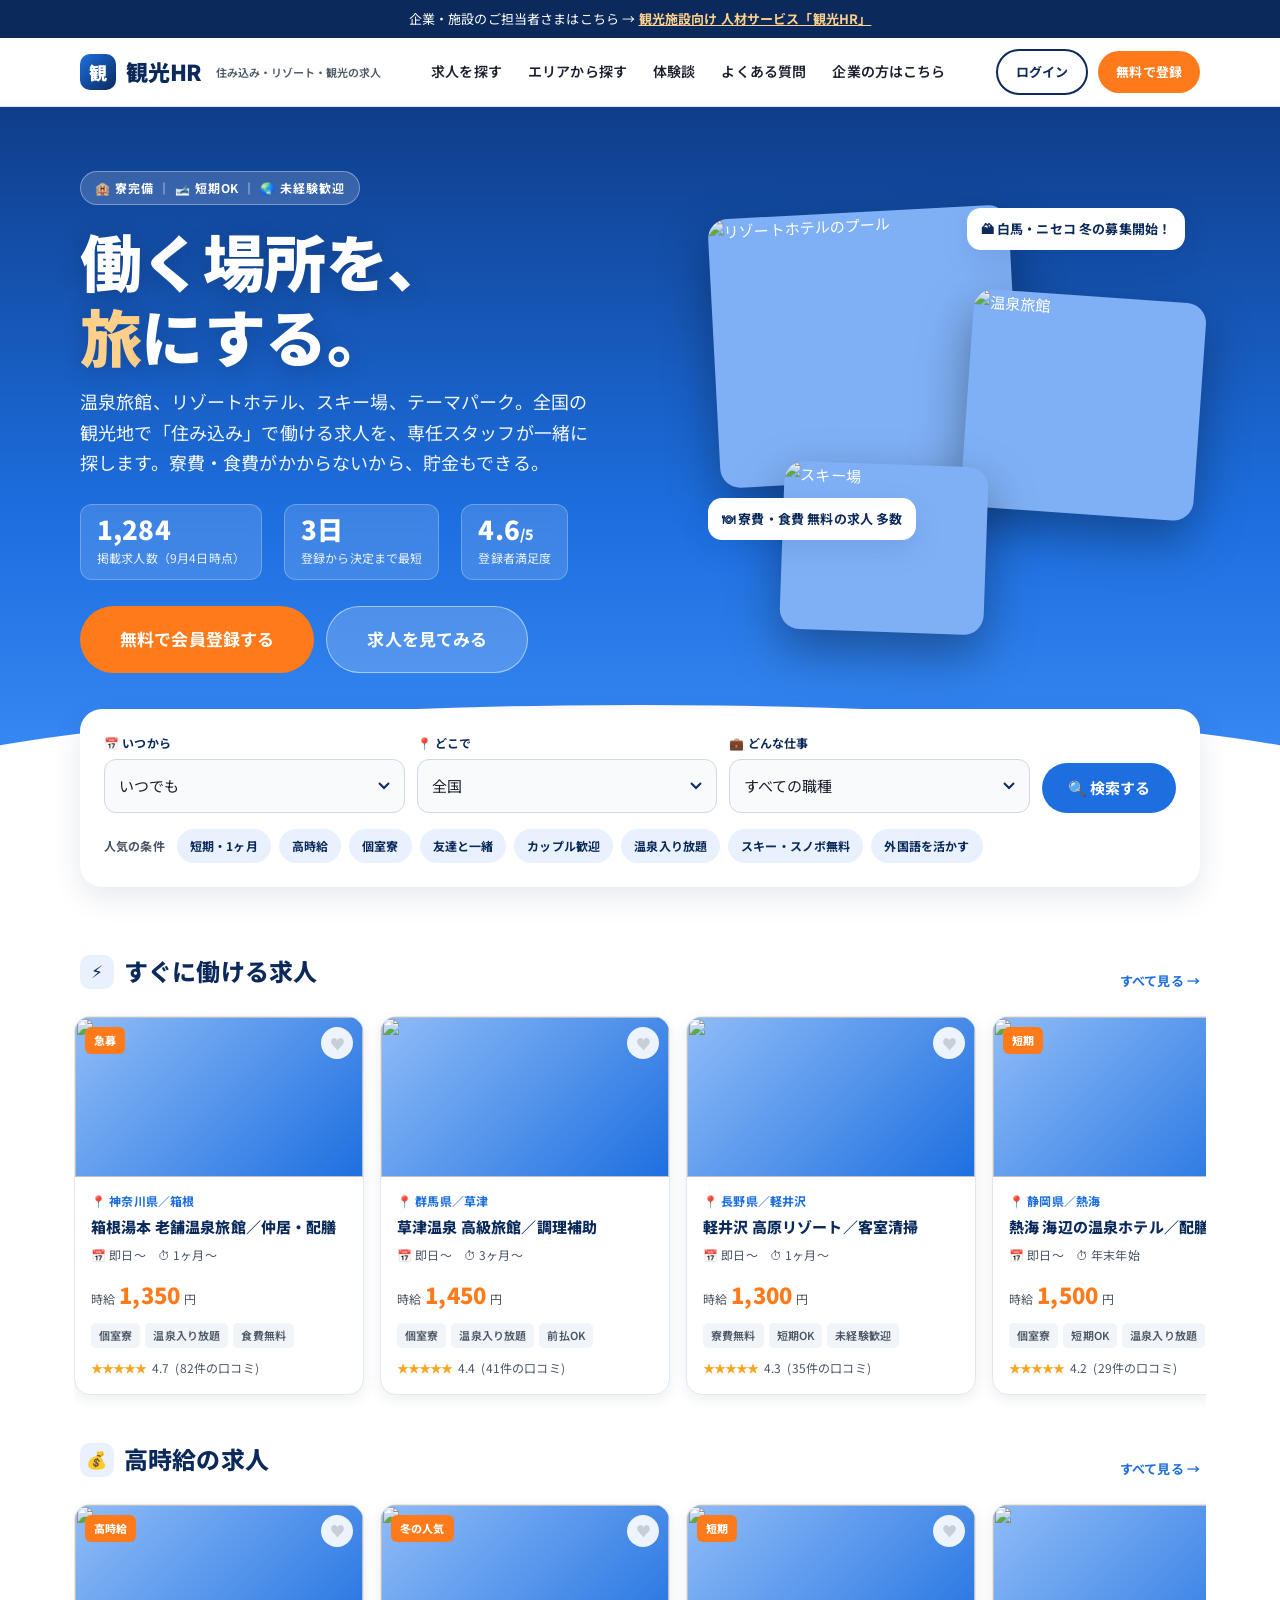
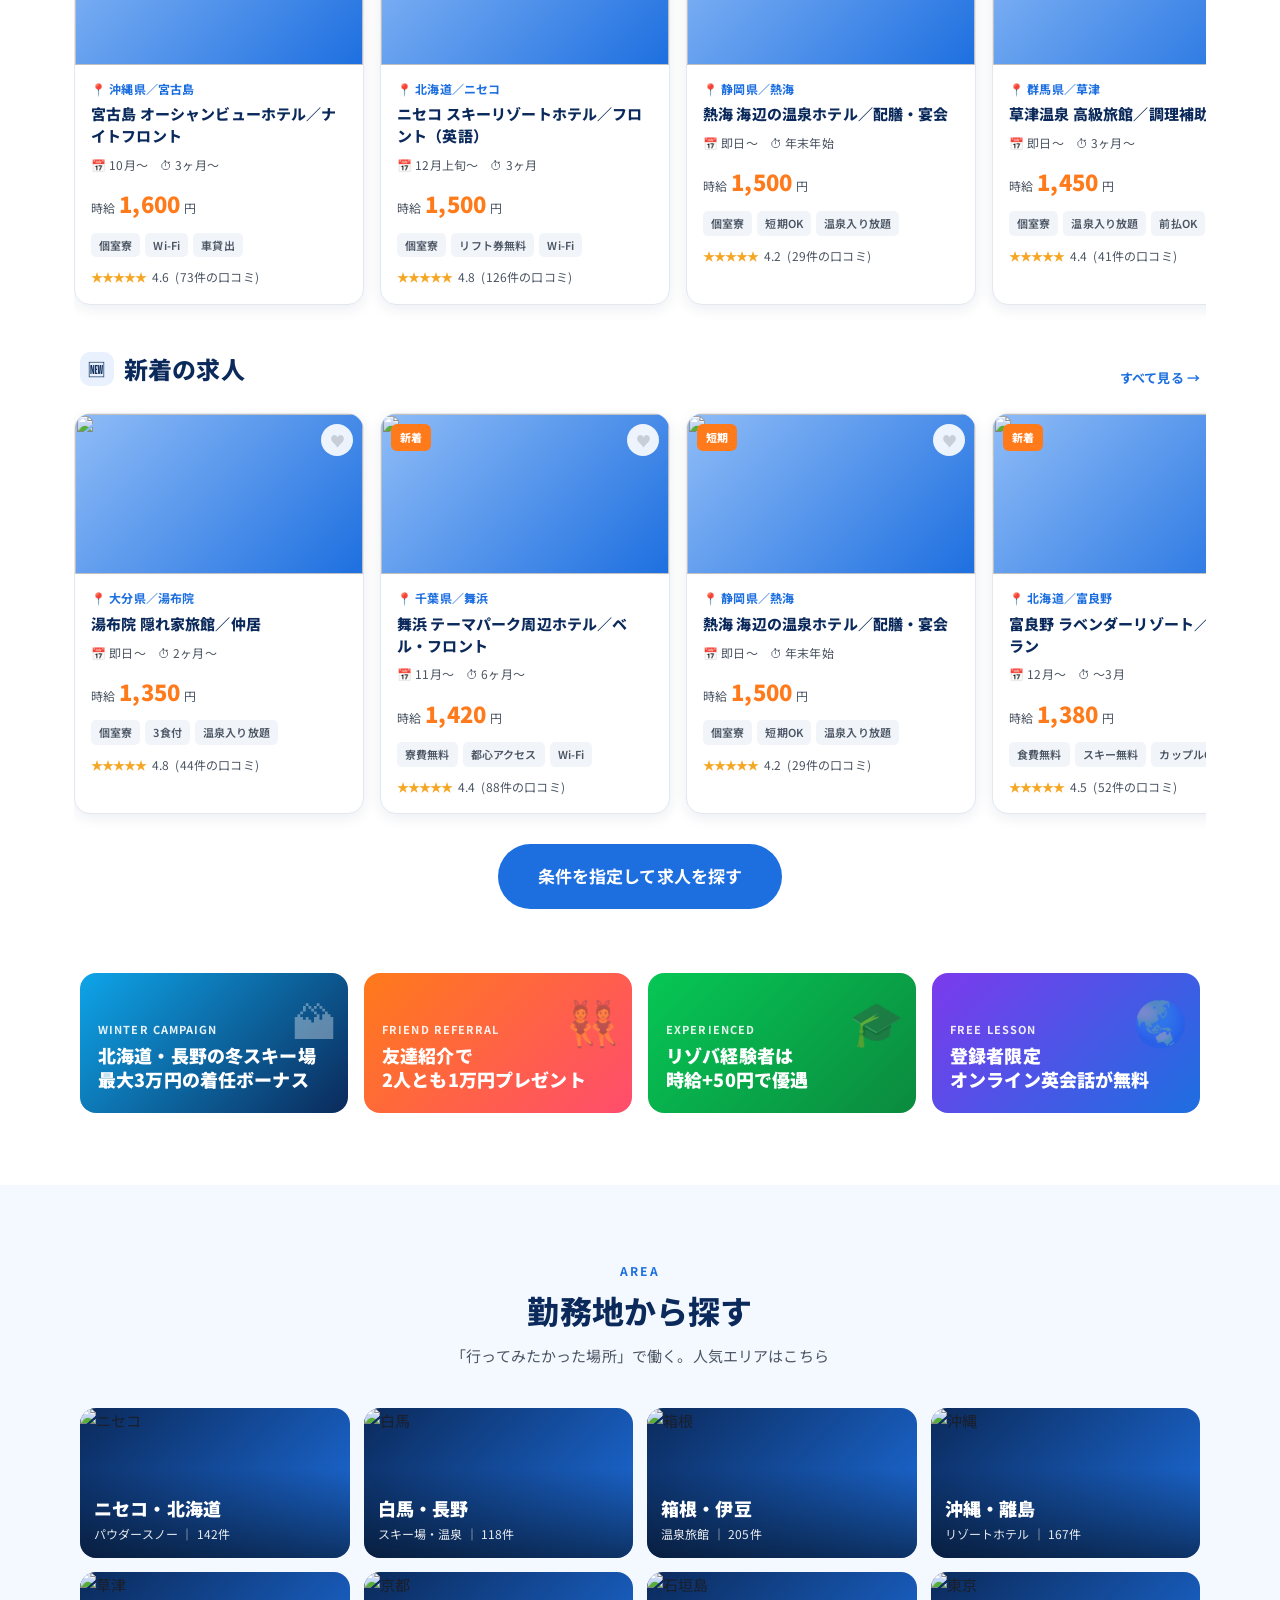
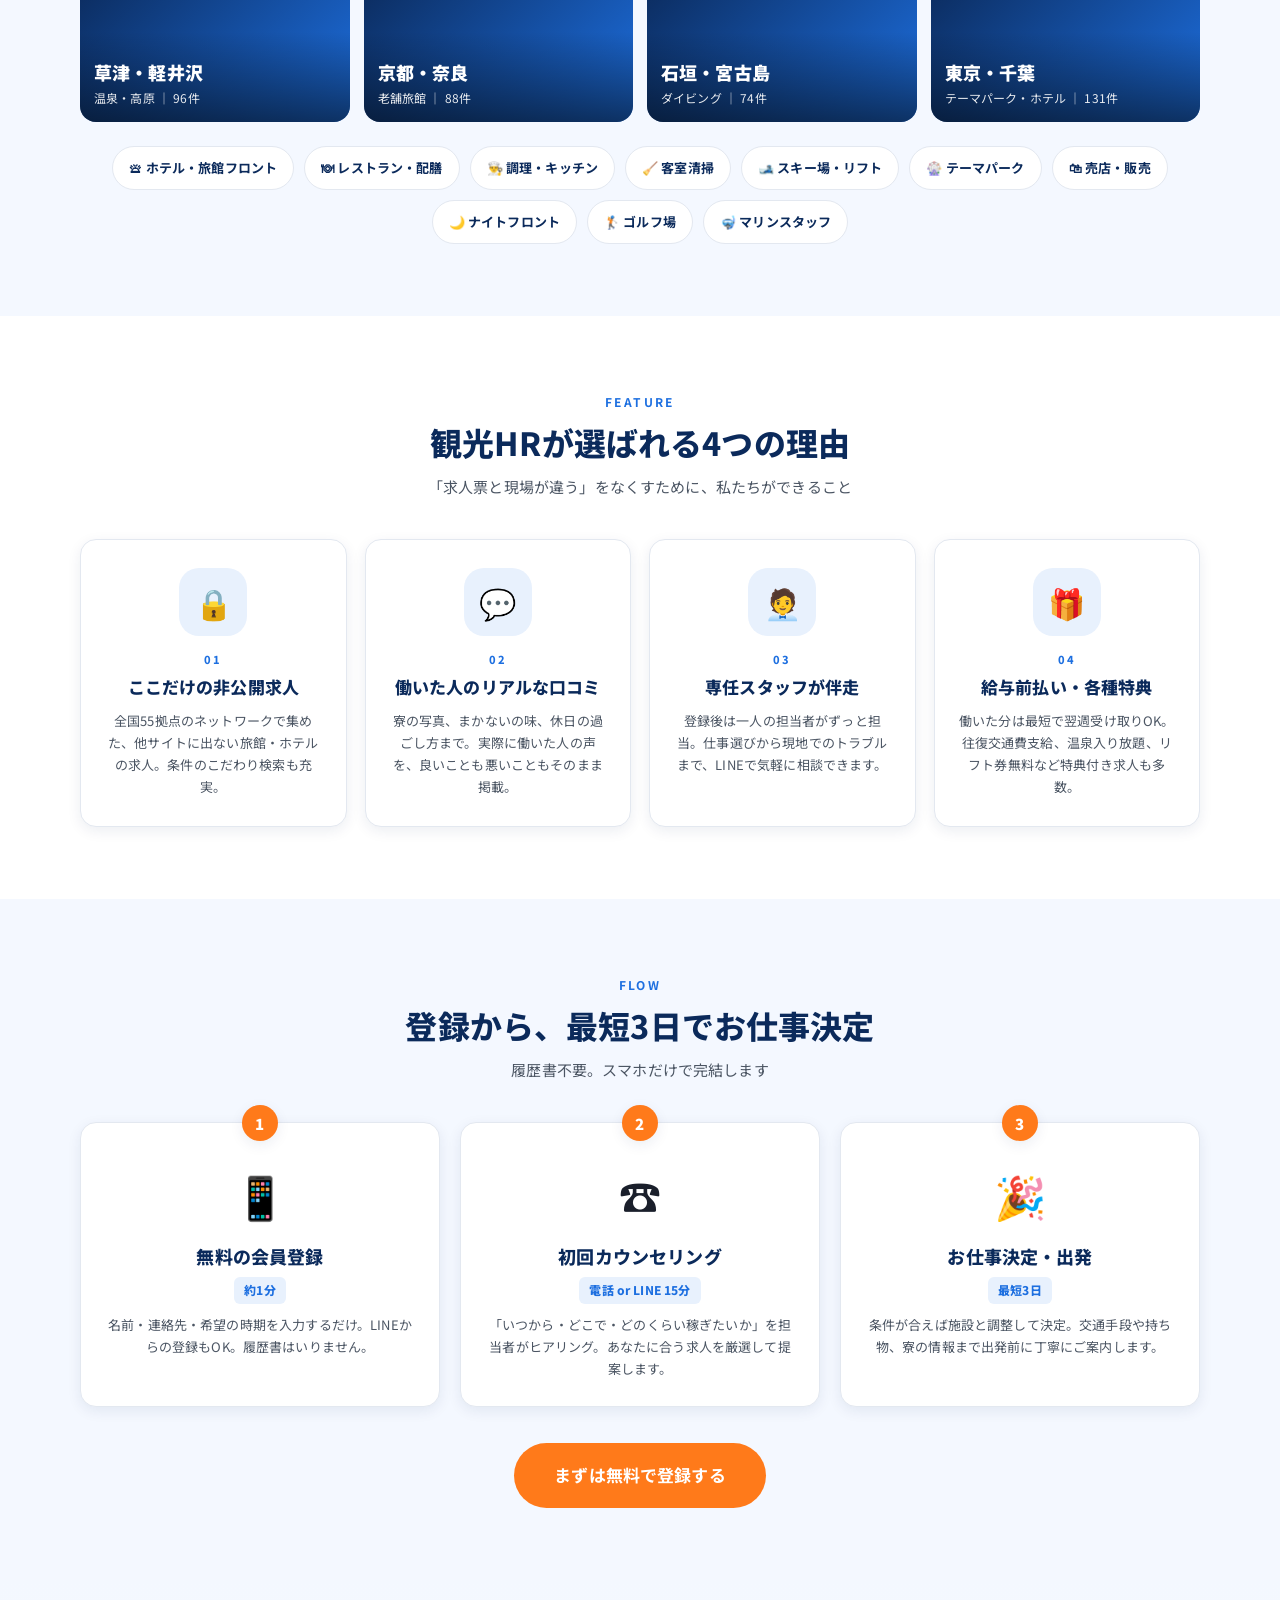
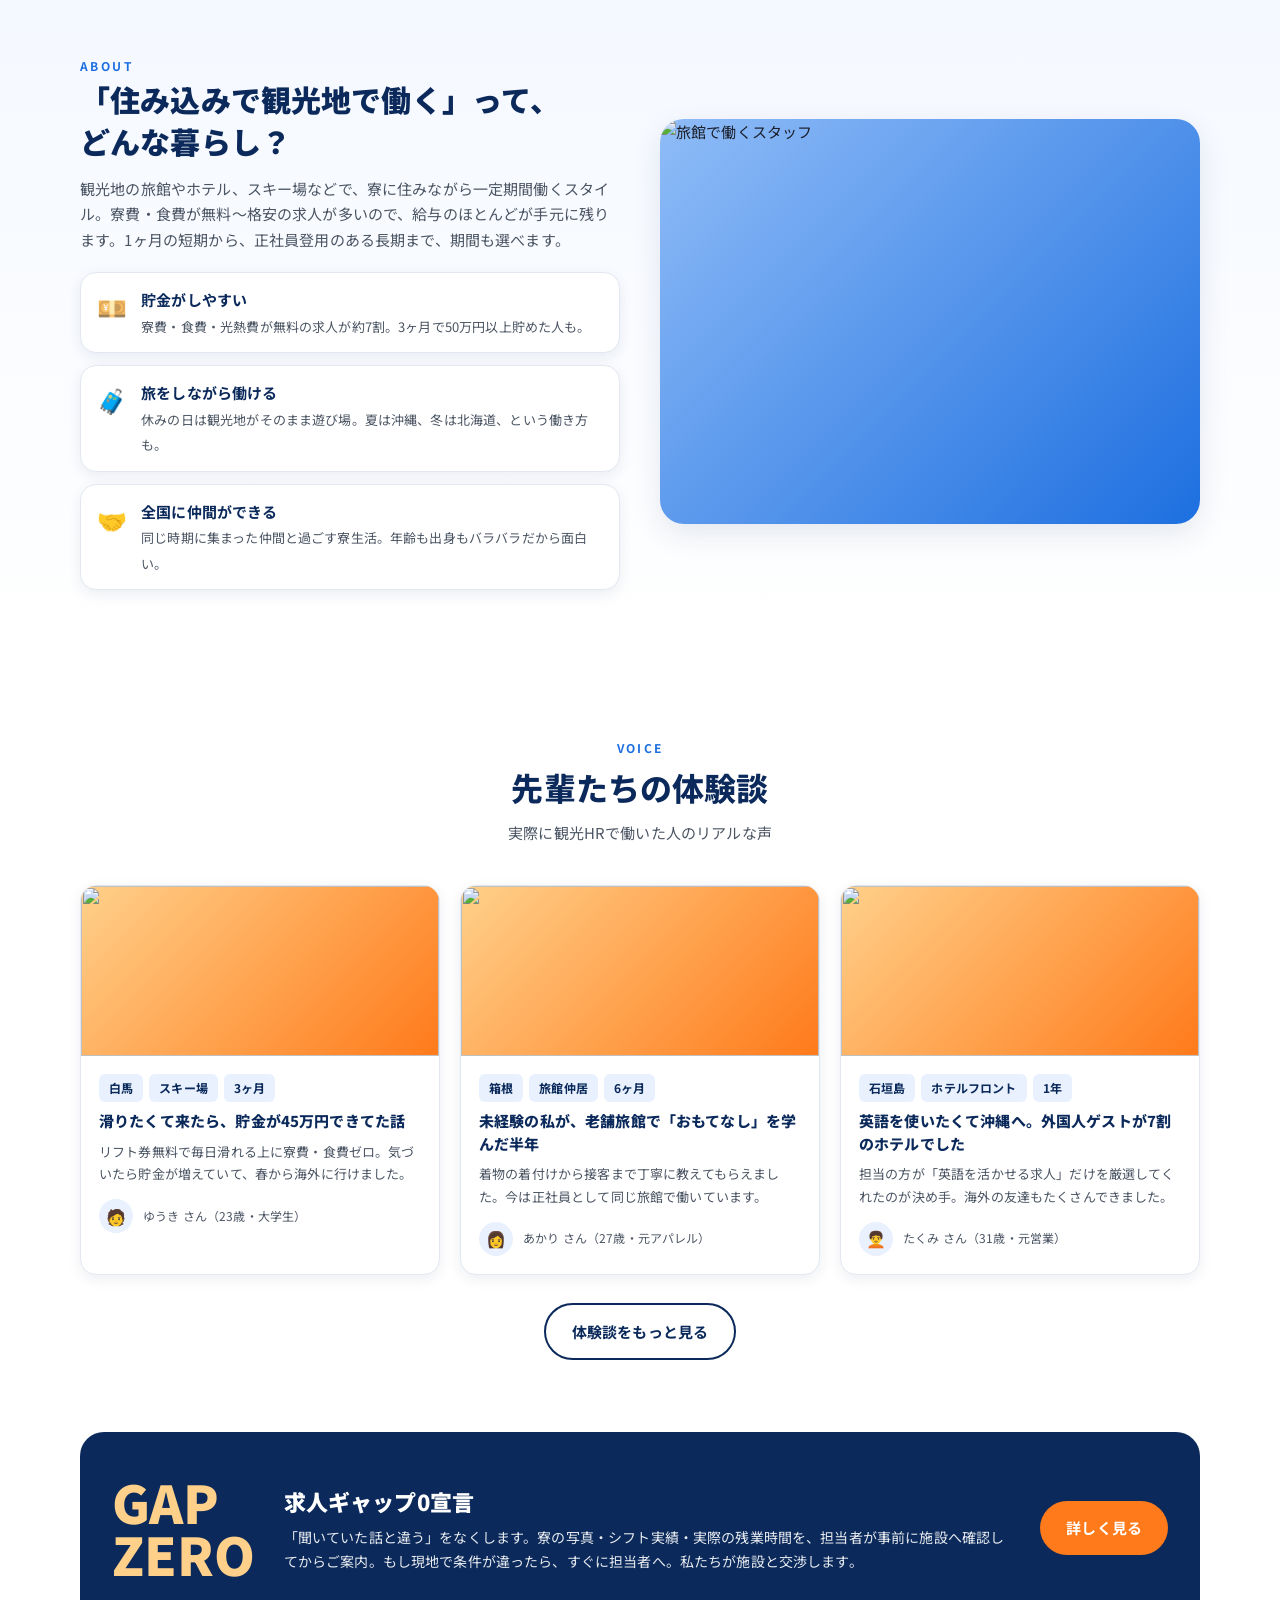
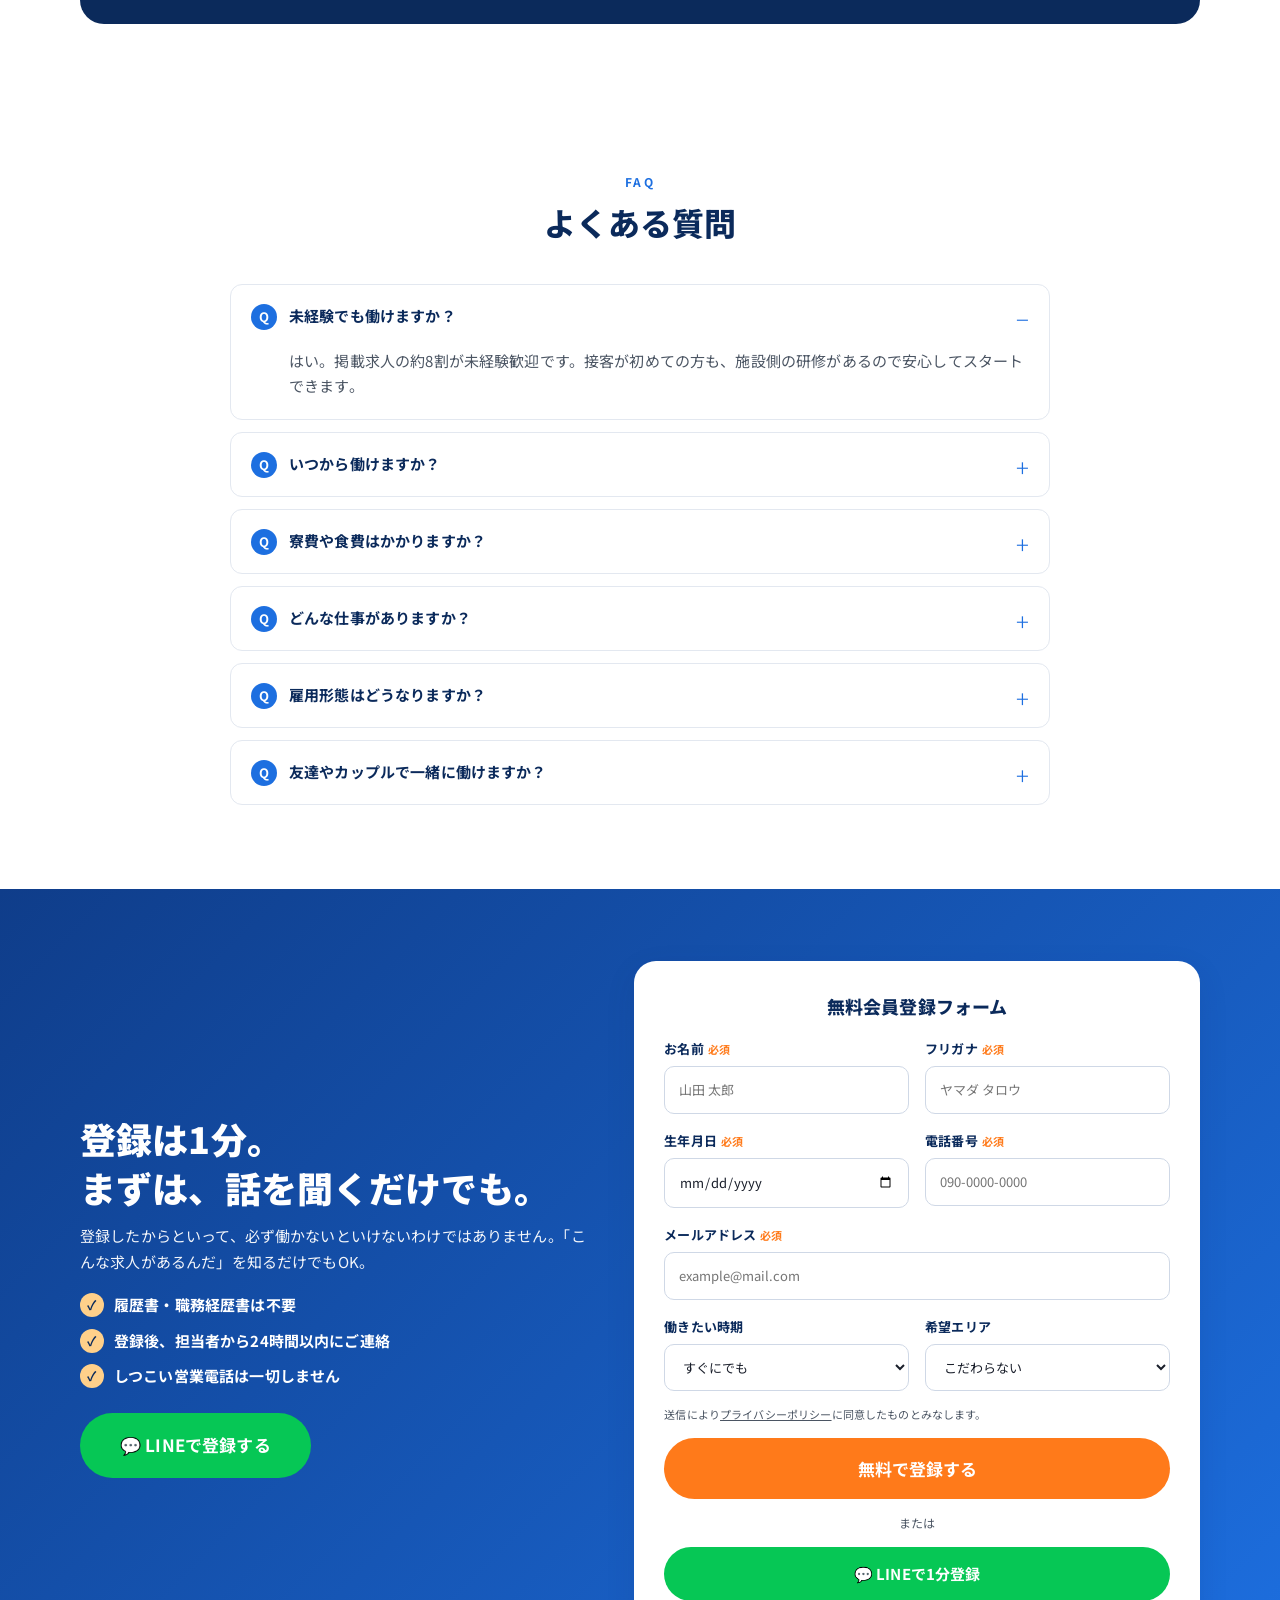
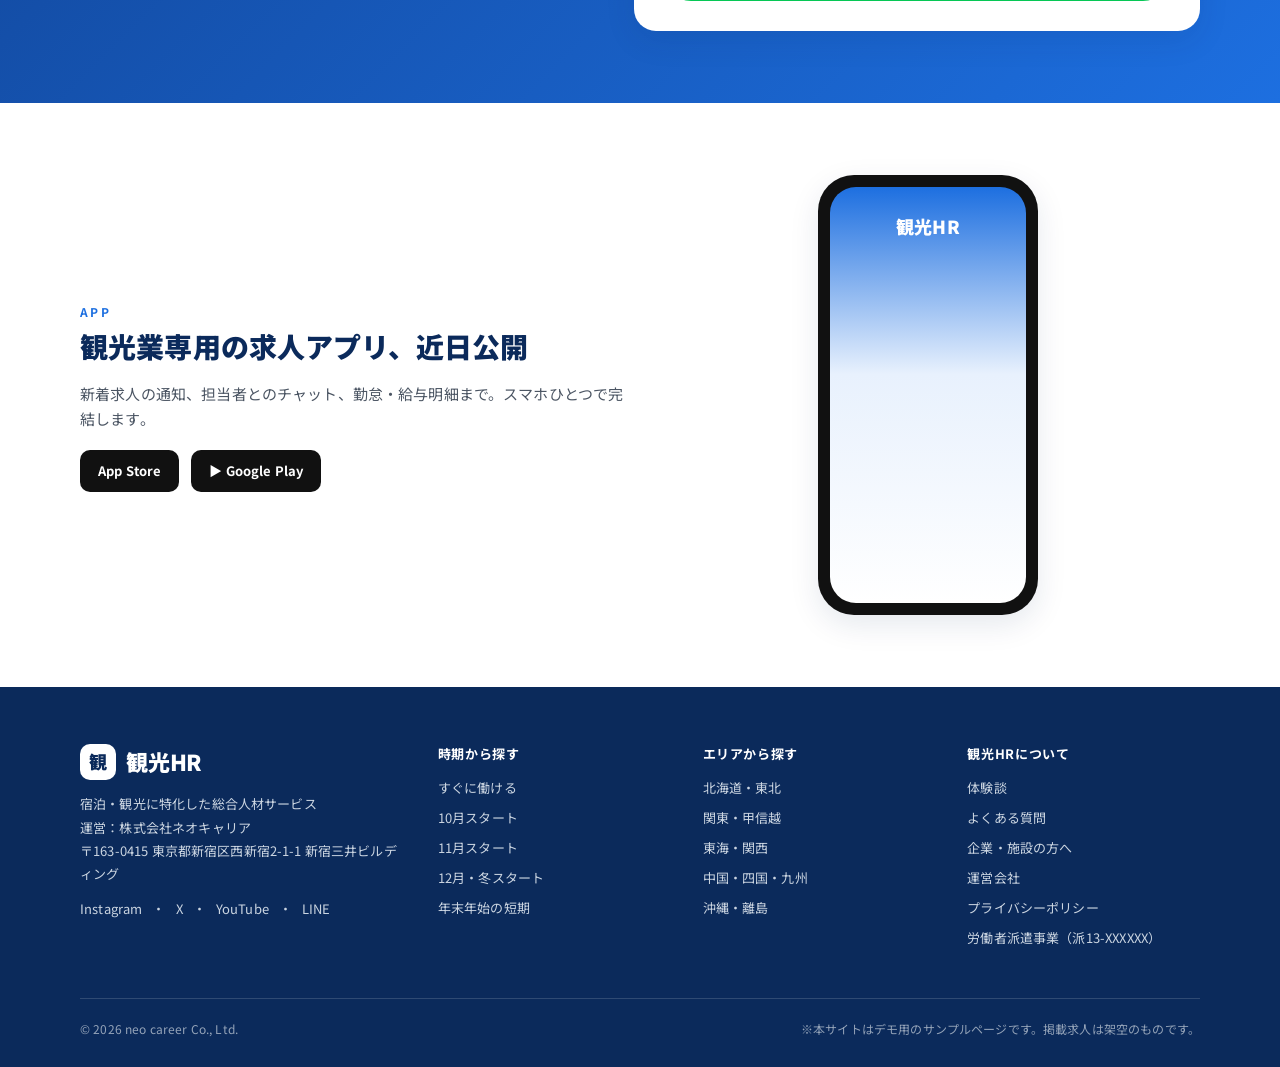
==== index.html @ 0face1d3 "観光HR デモサイト: 求職者向けトップ + 企業向けサービスLP" ====
<!DOCTYPE html>
<html lang="ja">
<head>
<meta charset="utf-8">
<meta name="viewport" content="width=device-width,initial-scale=1">
<title>観光HR｜住み込み・リゾート・観光業の求人サイト</title>
<meta name="description" content="温泉旅館・リゾートホテル・スキー場・テーマパークなど、全国の観光業の求人を掲載。寮完備・短期OK・未経験歓迎。登録から最短3日でお仕事決定。">
<meta property="og:title" content="観光HR｜住み込み・リゾート・観光業の求人サイト">
<meta property="og:description" content="働く場所を、旅にする。全国の温泉・リゾート・観光地の求人を寮付きで。">
<link rel="icon" href="data:image/svg+xml,%3Csvg xmlns='http://www.w3.org/2000/svg' viewBox='0 0 64 64'%3E%3Crect width='64' height='64' rx='14' fill='%231d6fe0'/%3E%3Ctext x='32' y='44' font-size='34' text-anchor='middle' fill='white' font-family='sans-serif' font-weight='700'%3E観%3C/text%3E%3C/svg%3E">
<link rel="preconnect" href="https://fonts.googleapis.com"><link rel="preconnect" href="https://fonts.gstatic.com" crossorigin>
<link href="https://fonts.googleapis.com/css2?family=Noto+Sans+JP:wght@400;500;700;900&display=swap" rel="stylesheet">
<link rel="stylesheet" href="assets/common.css">
<style>
/* hero */
.hero{position:relative;overflow:hidden;background:linear-gradient(180deg,#0f3d8a 0%,#1d6fe0 60%,#3b8cf5 100%);color:#fff;padding:64px 0 120px}
.hero::before{content:"";position:absolute;inset:0;background:url("https://images.unsplash.com/photo-1542640244-7e672d6cef4e?auto=format&fit=crop&w=1800&q=70") center/cover;opacity:.32;mix-blend-mode:luminosity}
.hero::after{content:"";position:absolute;left:0;right:0;bottom:-2px;height:90px;background:#fff;clip-path:ellipse(60% 100% at 50% 100%)}
.hero .wrap{position:relative;z-index:1;display:grid;grid-template-columns:1.1fr .9fr;gap:40px;align-items:center}
@media(max-width:900px){.hero .wrap{grid-template-columns:1fr}.hero{padding:40px 0 100px}}
@media(max-width:520px){.hero .kicker{font-size:11px;white-space:normal;line-height:1.5}.hero-stats{gap:10px}.hero-stats div{flex:1 1 auto;padding:8px 12px}.hero-stats b{font-size:20px}}
.hero .kicker{display:inline-flex;align-items:center;gap:8px;background:rgba(255,255,255,.16);border:1px solid rgba(255,255,255,.35);padding:6px 14px;border-radius:999px;font-size:12px;font-weight:700;letter-spacing:.08em}
.hero h1{font-size:clamp(34px,5.4vw,62px);font-weight:900;line-height:1.2;margin:18px 0 14px;letter-spacing:-.01em;text-shadow:0 4px 24px rgba(0,0,0,.2)}
.hero h1 em{font-style:normal;color:#ffd08a}
.hero .lead{font-size:clamp(15px,1.6vw,18px);opacity:.95;max-width:520px}
.hero-stats{display:flex;gap:22px;margin-top:26px;flex-wrap:wrap}
.hero-stats div{background:rgba(255,255,255,.14);backdrop-filter:blur(6px);border-radius:12px;padding:10px 16px;border:1px solid rgba(255,255,255,.25)}
.hero-stats b{font-size:26px;font-weight:900;display:block;line-height:1.1}
.hero-stats small{font-size:12px;opacity:.9}
.hero-photos{position:relative;height:420px}
@media(max-width:900px){.hero-photos{display:none}}
.hero-photos img{position:absolute;border-radius:20px;object-fit:cover;box-shadow:0 20px 50px rgba(0,0,0,.35);background:#7fb0f5}
.hero-photos .p1{width:62%;height:64%;left:0;top:0;transform:rotate(-3deg)}
.hero-photos .p2{width:48%;height:52%;right:0;top:20%;transform:rotate(4deg)}
.hero-photos .p3{width:42%;height:40%;left:14%;bottom:0;transform:rotate(2deg)}
.hero-photos .bubble{position:absolute;background:#fff;color:var(--navy);border-radius:14px;padding:10px 14px;font-weight:700;font-size:13px;box-shadow:var(--shadow)}
.hero-photos .b1{left:52%;top:-4px}.hero-photos .b2{left:-6px;bottom:22%}
/* search */
.search{position:relative;z-index:2;margin-top:-84px}
.search-box{background:#fff;border-radius:22px;box-shadow:var(--shadow);padding:24px}
.search-row{display:grid;grid-template-columns:1fr 1fr 1fr auto;gap:12px}
@media(max-width:800px){.search-row{grid-template-columns:1fr 1fr}}
@media(max-width:520px){.search-row{grid-template-columns:1fr}}
.sf{display:flex;flex-direction:column;gap:6px}
.sf label{font-size:12px;font-weight:700;color:var(--navy);display:flex;align-items:center;gap:6px}
.sf select{font:inherit;padding:13px 40px 13px 14px;border:1px solid #cfd8e6;border-radius:12px;background:#f8fafc url("data:image/svg+xml,%3Csvg xmlns='http://www.w3.org/2000/svg' width='12' height='8'%3E%3Cpath d='M1 1l5 5 5-5' stroke='%230b2a5b' stroke-width='2' fill='none'/%3E%3C/svg%3E") no-repeat right 14px center;appearance:none;color:var(--ink)}
.search-row .btn{align-self:end;height:50px}
.chips{display:flex;flex-wrap:wrap;gap:8px;margin-top:16px;align-items:center}
.chips span{font-size:12px;color:var(--ink-2);font-weight:700;margin-right:4px}
.chip{padding:7px 13px;border-radius:999px;background:var(--sky);color:var(--navy);font-size:12px;font-weight:700;transition:.15s}
.chip:hover{background:var(--blue);color:#fff}
/* job rows */
.jobs-sec{padding:64px 0 24px}
.row-head{display:flex;align-items:flex-end;justify-content:space-between;margin-bottom:18px;gap:12px}
.row-head h2{font-size:clamp(19px,2.4vw,24px);font-weight:800;color:var(--navy);display:flex;align-items:center;gap:10px}
.row-head h2 i{width:34px;height:34px;border-radius:10px;display:grid;place-items:center;font-style:normal;font-size:17px;background:var(--sky)}
.row-head a{font-size:13px;font-weight:700;color:var(--blue)}
.scroller{display:flex;gap:16px;overflow-x:auto;scroll-snap-type:x mandatory;padding:6px 6px 22px;margin:0 -6px;scrollbar-width:thin}
.job{flex:0 0 290px;scroll-snap-align:start;background:#fff;border-radius:16px;overflow:hidden;box-shadow:var(--shadow-sm);border:1px solid var(--line);transition:transform .2s,box-shadow .2s;position:relative}
.job:hover{transform:translateY(-4px);box-shadow:var(--shadow)}
.job .ph{height:160px;background:linear-gradient(135deg,#8fbcf7,#1d6fe0);position:relative}
.job .ph img{width:100%;height:100%;object-fit:cover}
.job .badge{position:absolute;left:10px;top:10px;background:var(--orange);color:#fff;font-size:11px;font-weight:800;padding:4px 9px;border-radius:6px}
.job .fav{position:absolute;right:10px;top:10px;width:32px;height:32px;border-radius:50%;background:rgba(255,255,255,.9);display:grid;place-items:center;font-size:15px;color:#c8ced8}
.job .fav.on{color:#ff4d6d}
.job .body{padding:14px 16px 16px}
.job .loc{font-size:12px;color:var(--blue);font-weight:700}
.job h3{font-size:15px;font-weight:800;line-height:1.45;margin:4px 0 8px;color:var(--navy);display:-webkit-box;-webkit-line-clamp:2;-webkit-box-orient:vertical;overflow:hidden}
.job .meta{display:flex;flex-wrap:wrap;gap:6px 12px;font-size:12px;color:var(--ink-2)}
.job .wage{display:flex;align-items:baseline;gap:4px;margin-top:10px}
.job .wage b{font-size:22px;color:var(--orange);font-weight:900}
.job .wage small{font-size:12px;color:var(--ink-2)}
.job .perks{display:flex;gap:5px;flex-wrap:wrap;margin-top:10px}
.job .perks span{font-size:11px;padding:3px 8px;border-radius:5px;background:#f1f5f9;color:var(--ink-2);font-weight:600}
.job .rate{display:flex;align-items:center;gap:6px;font-size:12px;margin-top:10px;color:var(--ink-2)}
.job .rate b{color:#f5a623;letter-spacing:-1px}
/* campaign */
.camps{display:grid;grid-template-columns:repeat(4,1fr);gap:16px}
@media(max-width:900px){.camps{grid-template-columns:repeat(2,1fr)}}
.camp{border-radius:16px;padding:22px 18px;color:#fff;min-height:140px;display:flex;flex-direction:column;justify-content:flex-end;position:relative;overflow:hidden}
.camp small{font-size:11px;font-weight:700;opacity:.9;letter-spacing:.1em}
.camp b{font-size:18px;font-weight:900;line-height:1.35;margin-top:4px}
.camp .ico{position:absolute;right:12px;top:10px;font-size:44px;opacity:.35}
/* areas */
.areas{display:grid;grid-template-columns:repeat(4,1fr);gap:14px}
@media(max-width:900px){.areas{grid-template-columns:repeat(2,1fr)}}
.area{position:relative;height:150px;border-radius:16px;overflow:hidden;background:linear-gradient(135deg,#0b2a5b,#1d6fe0)}
.area img{width:100%;height:100%;object-fit:cover;transition:transform .4s}
.area:hover img{transform:scale(1.06)}
.area div{position:absolute;inset:0;background:linear-gradient(0deg,rgba(0,0,0,.55),transparent 60%);color:#fff;padding:14px;display:flex;flex-direction:column;justify-content:flex-end}
.area b{font-size:18px;font-weight:900}
.area small{font-size:12px;opacity:.9}
.jobtypes{display:flex;flex-wrap:wrap;gap:10px;justify-content:center;margin-top:24px}
.jobtypes a{padding:10px 16px;border:1px solid var(--line);border-radius:999px;font-size:13px;font-weight:700;background:#fff;color:var(--navy)}
.jobtypes a:hover{border-color:var(--blue);color:var(--blue)}
/* features */
.features{display:grid;grid-template-columns:repeat(4,1fr);gap:18px}
@media(max-width:900px){.features{grid-template-columns:repeat(2,1fr)}}
@media(max-width:520px){.features{grid-template-columns:1fr}}
.feat{padding:28px 22px;text-align:center}
.feat .ic{width:68px;height:68px;border-radius:20px;background:var(--sky);display:grid;place-items:center;font-size:30px;margin:0 auto 14px}
.feat .num{font-size:11px;font-weight:800;color:var(--blue);letter-spacing:.2em}
.feat h3{font-size:17px;font-weight:800;color:var(--navy);margin:4px 0 8px}
.feat p{font-size:13px;color:var(--ink-2)}
/* flow */
.flow{display:grid;grid-template-columns:repeat(3,1fr);gap:20px;position:relative}
@media(max-width:800px){.flow{grid-template-columns:1fr}}
.step{padding:30px 24px 26px;position:relative;text-align:center}
.step .n{position:absolute;left:50%;top:-18px;transform:translateX(-50%);width:36px;height:36px;border-radius:50%;background:var(--orange);color:#fff;font-weight:900;display:grid;place-items:center;font-size:15px;box-shadow:var(--shadow-sm)}
.step .ic{font-size:42px;margin:6px 0 10px}
.step h3{font-size:18px;font-weight:800;color:var(--navy)}
.step .dur{display:inline-block;margin:6px 0 10px;background:var(--sky);color:var(--blue);font-size:12px;font-weight:800;padding:3px 10px;border-radius:6px}
.step p{font-size:13px;color:var(--ink-2)}
/* about */
.about{background:linear-gradient(180deg,var(--sky-2),#fff)}
.about-grid{display:grid;grid-template-columns:1fr 1fr;gap:40px;align-items:center}
@media(max-width:800px){.about-grid{grid-template-columns:1fr}}
.about-grid h2{font-size:clamp(22px,3vw,30px);font-weight:900;color:var(--navy);line-height:1.4}
.about-grid p{margin-top:14px;color:var(--ink-2)}
.merits{display:grid;gap:12px;margin-top:20px}
.merit{display:flex;gap:14px;align-items:flex-start;padding:14px 16px}
.merit .ic{font-size:24px;flex:0 0 auto}
.merit b{display:block;color:var(--navy);font-size:15px}
.merit span{font-size:13px;color:var(--ink-2)}
.about-img{border-radius:24px;overflow:hidden;box-shadow:var(--shadow);background:linear-gradient(135deg,#8fbcf7,#1d6fe0);aspect-ratio:4/3}
.about-img img{width:100%;height:100%;object-fit:cover}
/* voices */
.voices{display:grid;grid-template-columns:repeat(3,1fr);gap:20px}
@media(max-width:900px){.voices{grid-template-columns:1fr}}
.voice{overflow:hidden}
.voice .ph{height:170px;background:linear-gradient(135deg,#ffd08a,#ff7a1a)}
.voice .ph img{width:100%;height:100%;object-fit:cover}
.voice .body{padding:18px}
.voice .tags{display:flex;gap:6px;margin-bottom:8px}
.voice h3{font-size:15px;font-weight:800;color:var(--navy);line-height:1.5}
.voice p{font-size:13px;color:var(--ink-2);margin-top:8px}
.voice .who{display:flex;align-items:center;gap:10px;margin-top:14px;font-size:12px;color:var(--ink-2)}
.voice .who i{width:34px;height:34px;border-radius:50%;background:var(--sky);display:grid;place-items:center;font-style:normal;font-size:16px}
/* gap zero */
.pledge{background:var(--navy);color:#fff;border-radius:24px;padding:44px 32px;display:grid;grid-template-columns:auto 1fr auto;gap:28px;align-items:center}
@media(max-width:800px){.pledge{grid-template-columns:1fr;text-align:center}}
.pledge .big{font-size:52px;font-weight:900;line-height:1;color:#ffd08a}
.pledge h3{font-size:22px;font-weight:900}
.pledge p{opacity:.9;font-size:14px;margin-top:6px}
/* register */
.register{background:linear-gradient(135deg,#0f3d8a,#1d6fe0);color:#fff}
.reg-grid{display:grid;grid-template-columns:1fr 1.1fr;gap:40px;align-items:center}
@media(max-width:900px){.reg-grid{grid-template-columns:1fr}}
.reg-grid h2{font-size:clamp(24px,3.4vw,36px);font-weight:900;line-height:1.35}
.reg-grid .pts{margin-top:18px;display:grid;gap:10px}
.reg-grid .pts li{display:flex;gap:10px;align-items:center;font-weight:700}
.reg-grid .pts li::before{content:"✓";width:24px;height:24px;border-radius:50%;background:#ffd08a;color:var(--navy);display:grid;place-items:center;font-size:13px;flex:0 0 auto}
.reg-card{background:#fff;color:var(--ink);border-radius:22px;padding:30px;box-shadow:var(--shadow)}
.reg-card h3{color:var(--navy);font-size:18px;font-weight:800;margin-bottom:16px;text-align:center}
.reg-card .or{text-align:center;font-size:12px;color:var(--ink-2);margin:14px 0}
/* app */
.appdl{display:grid;grid-template-columns:1fr 1fr;gap:32px;align-items:center}
@media(max-width:800px){.appdl{grid-template-columns:1fr;text-align:center}}
.appdl h2{font-size:clamp(20px,2.6vw,28px);font-weight:900;color:var(--navy)}
.appdl .stores{display:flex;gap:12px;margin-top:18px;flex-wrap:wrap}
@media(max-width:800px){.appdl .stores{justify-content:center}}
.store{display:inline-flex;align-items:center;gap:8px;background:#111;color:#fff;padding:10px 18px;border-radius:10px;font-size:13px;font-weight:700}
.phone{width:220px;height:440px;border-radius:36px;background:#111;margin-inline:auto;padding:12px;box-shadow:var(--shadow)}
.phone div{height:100%;border-radius:26px;background:linear-gradient(180deg,#1d6fe0,#e8f1fd 45%,#fff);position:relative;overflow:hidden}
.phone div::after{content:"観光HR";position:absolute;top:24px;left:0;right:0;text-align:center;color:#fff;font-weight:900;font-size:18px}
/* fixed cta */
.fixed-cta{position:fixed;left:0;right:0;bottom:0;z-index:40;background:rgba(255,255,255,.95);backdrop-filter:blur(8px);border-top:1px solid var(--line);padding:10px 16px;display:none;gap:10px}
.fixed-cta .btn{flex:1;padding:12px}
@media(max-width:900px){.fixed-cta{display:flex}body{padding-bottom:64px}}
</style>
</head>
<body>

<div class="switch-bar">企業・施設のご担当者さまはこちら → <a href="business/">観光施設向け 人材サービス「観光HR」</a></div>

<header class="header">
  <div class="wrap">
    <a class="logo" href="./"><span class="mark">観</span>観光HR<small>住み込み・リゾート・観光の求人</small></a>
    <nav class="nav" id="nav">
      <a href="#jobs">求人を探す</a>
      <a href="#areas">エリアから探す</a>
      <a href="#voices">体験談</a>
      <a href="#faq">よくある質問</a>
      <a href="business/">企業の方はこちら</a>
    </nav>
    <div class="header-cta">
      <a class="btn btn-outline btn-sm hide-m" href="#register">ログイン</a>
      <a class="btn btn-primary btn-sm" href="#register">無料で登録</a>
      <button class="menu-btn" id="menuBtn" aria-label="メニュー"><span></span><span></span><span></span></button>
    </div>
  </div>
</header>

<section class="hero">
  <div class="wrap">
    <div>
      <span class="kicker">🏨 寮完備 ｜ 🎿 短期OK ｜ 🌏 未経験歓迎</span>
      <h1>働く場所を、<br><em>旅</em>にする。</h1>
      <p class="lead">温泉旅館、リゾートホテル、スキー場、テーマパーク。全国の観光地で「住み込み」で働ける求人を、専任スタッフが一緒に探します。寮費・食費がかからないから、貯金もできる。</p>
      <div class="hero-stats">
        <div><b id="jobCount">1,284</b><small>掲載求人数（9月4日時点）</small></div>
        <div><b>3日</b><small>登録から決定まで最短</small></div>
        <div><b>4.6<span style="font-size:14px">/5</span></b><small>登録者満足度</small></div>
      </div>
      <div style="margin-top:26px;display:flex;gap:12px;flex-wrap:wrap">
        <a class="btn btn-primary btn-lg" href="#register">無料で会員登録する</a>
        <a class="btn btn-lg" style="background:rgba(255,255,255,.18);color:#fff;border:1px solid rgba(255,255,255,.5)" href="#jobs">求人を見てみる</a>
      </div>
    </div>
    <div class="hero-photos">
      <img class="p1" src="https://images.unsplash.com/photo-1540541338287-41700207dee6?auto=format&fit=crop&w=800&q=70" alt="リゾートホテルのプール">
      <img class="p2" src="https://images.unsplash.com/photo-1545389336-cf090694435e?auto=format&fit=crop&w=600&q=70" alt="温泉旅館">
      <img class="p3" src="https://images.unsplash.com/photo-1551524559-8af4e6624178?auto=format&fit=crop&w=600&q=70" alt="スキー場">
      <div class="bubble b1">🏔 白馬・ニセコ 冬の募集開始！</div>
      <div class="bubble b2">🍽 寮費・食費 無料の求人 多数</div>
    </div>
  </div>
</section>

<section class="search" id="jobs">
  <div class="wrap">
    <div class="search-box">
      <div class="search-row">
        <div class="sf"><label>📅 いつから</label>
          <select id="qWhen"><option>いつでも</option><option>すぐに働きたい</option><option>10月スタート</option><option>11月スタート</option><option>12月スタート（冬）</option><option>年末年始だけ</option></select></div>
        <div class="sf"><label>📍 どこで</label>
          <select id="qWhere"><option>全国</option><option>北海道</option><option>東北</option><option>関東</option><option>甲信越・北陸</option><option>東海</option><option>関西</option><option>中国・四国</option><option>九州・沖縄</option></select></div>
        <div class="sf"><label>💼 どんな仕事</label>
          <select id="qType"><option>すべての職種</option><option>ホテル・旅館フロント</option><option>レストラン・配膳</option><option>調理・キッチン</option><option>客室清掃</option><option>スキー場・リフト</option><option>テーマパーク</option><option>売店・販売</option><option>ナイトフロント</option></select></div>
        <button class="btn btn-blue" id="searchBtn">🔍 検索する</button>
      </div>
      <div class="chips"><span>人気の条件</span>
        <a class="chip" href="#immediate">短期・1ヶ月</a><a class="chip" href="#highpay">高時給</a><a class="chip" href="#jobs">個室寮</a><a class="chip" href="#jobs">友達と一緒</a><a class="chip" href="#jobs">カップル歓迎</a><a class="chip" href="#jobs">温泉入り放題</a><a class="chip" href="#jobs">スキー・スノボ無料</a><a class="chip" href="#jobs">外国語を活かす</a>
      </div>
    </div>
  </div>
</section>

<section class="jobs-sec">
  <div class="wrap">
    <div id="immediate">
      <div class="row-head"><h2><i>⚡</i>すぐに働ける求人</h2><a href="#register">すべて見る →</a></div>
      <div class="scroller" data-row="soon"></div>
    </div>
    <div id="highpay" style="margin-top:22px">
      <div class="row-head"><h2><i>💰</i>高時給の求人</h2><a href="#register">すべて見る →</a></div>
      <div class="scroller" data-row="high"></div>
    </div>
    <div style="margin-top:22px">
      <div class="row-head"><h2><i>🆕</i>新着の求人</h2><a href="#register">すべて見る →</a></div>
      <div class="scroller" data-row="new"></div>
    </div>
    <p style="text-align:center;margin-top:8px"><a class="btn btn-blue btn-lg" href="#register">条件を指定して求人を探す</a></p>
  </div>
</section>

<section class="sec" style="padding-top:40px">
  <div class="wrap">
    <div class="camps">
      <a class="camp rv" href="#register" style="background:linear-gradient(135deg,#0ea5e9,#0b2a5b)"><span class="ico">🏔</span><small>WINTER CAMPAIGN</small><b>北海道・長野の冬スキー場<br>最大3万円の着任ボーナス</b></a>
      <a class="camp rv" href="#register" style="background:linear-gradient(135deg,#ff7a1a,#ff4d6d)"><span class="ico">👯</span><small>FRIEND REFERRAL</small><b>友達紹介で<br>2人とも1万円プレゼント</b></a>
      <a class="camp rv" href="#register" style="background:linear-gradient(135deg,#06c755,#0b8a3e)"><span class="ico">🎓</span><small>EXPERIENCED</small><b>リゾバ経験者は<br>時給+50円で優遇</b></a>
      <a class="camp rv" href="#register" style="background:linear-gradient(135deg,#7c3aed,#1d6fe0)"><span class="ico">🌏</span><small>FREE LESSON</small><b>登録者限定<br>オンライン英会話が無料</b></a>
    </div>
  </div>
</section>

<section class="sec" id="areas" style="background:var(--sky-2)">
  <div class="wrap">
    <div class="sec-head rv"><span class="en">Area</span><h2>勤務地から探す</h2><p>「行ってみたかった場所」で働く。人気エリアはこちら</p></div>
    <div class="areas">
      <a class="area rv" href="#register"><img src="https://images.unsplash.com/photo-1548783307-f63adc3f200b?auto=format&fit=crop&w=600&q=60" alt="ニセコ"><div><b>ニセコ・北海道</b><small>パウダースノー ｜ 142件</small></div></a>
      <a class="area rv" href="#register"><img src="https://images.unsplash.com/photo-1551524559-8af4e6624178?auto=format&fit=crop&w=600&q=60" alt="白馬"><div><b>白馬・長野</b><small>スキー場・温泉 ｜ 118件</small></div></a>
      <a class="area rv" href="#register"><img src="https://images.unsplash.com/photo-1490806843957-31f4c9a91c65?auto=format&fit=crop&w=600&q=60" alt="箱根"><div><b>箱根・伊豆</b><small>温泉旅館 ｜ 205件</small></div></a>
      <a class="area rv" href="#register"><img src="https://images.unsplash.com/photo-1542640244-7e672d6cef4e?auto=format&fit=crop&w=600&q=60" alt="沖縄"><div><b>沖縄・離島</b><small>リゾートホテル ｜ 167件</small></div></a>
      <a class="area rv" href="#register"><img src="https://images.unsplash.com/photo-1545389336-cf090694435e?auto=format&fit=crop&w=600&q=60" alt="草津"><div><b>草津・軽井沢</b><small>温泉・高原 ｜ 96件</small></div></a>
      <a class="area rv" href="#register"><img src="https://images.unsplash.com/photo-1493976040374-85c8e12f0c0e?auto=format&fit=crop&w=600&q=60" alt="京都"><div><b>京都・奈良</b><small>老舗旅館 ｜ 88件</small></div></a>
      <a class="area rv" href="#register"><img src="https://images.unsplash.com/photo-1526481280693-3bfa7568e0f3?auto=format&fit=crop&w=600&q=60" alt="石垣島"><div><b>石垣・宮古島</b><small>ダイビング ｜ 74件</small></div></a>
      <a class="area rv" href="#register"><img src="https://images.unsplash.com/photo-1480796927426-f609979314bd?auto=format&fit=crop&w=600&q=60" alt="東京"><div><b>東京・千葉</b><small>テーマパーク・ホテル ｜ 131件</small></div></a>
    </div>
    <div class="jobtypes rv">
      <a href="#register">🛎 ホテル・旅館フロント</a><a href="#register">🍽 レストラン・配膳</a><a href="#register">👨‍🍳 調理・キッチン</a><a href="#register">🧹 客室清掃</a><a href="#register">🎿 スキー場・リフト</a><a href="#register">🎡 テーマパーク</a><a href="#register">🛍 売店・販売</a><a href="#register">🌙 ナイトフロント</a><a href="#register">🏌️ ゴルフ場</a><a href="#register">🤿 マリンスタッフ</a>
    </div>
  </div>
</section>

<section class="sec">
  <div class="wrap">
    <div class="sec-head rv"><span class="en">Feature</span><h2>観光HRが選ばれる4つの理由</h2><p>「求人票と現場が違う」をなくすために、私たちができること</p></div>
    <div class="features">
      <div class="feat card rv"><div class="ic">🔒</div><div class="num">01</div><h3>ここだけの非公開求人</h3><p>全国55拠点のネットワークで集めた、他サイトに出ない旅館・ホテルの求人。条件のこだわり検索も充実。</p></div>
      <div class="feat card rv"><div class="ic">💬</div><div class="num">02</div><h3>働いた人のリアルな口コミ</h3><p>寮の写真、まかないの味、休日の過ごし方まで。実際に働いた人の声を、良いことも悪いこともそのまま掲載。</p></div>
      <div class="feat card rv"><div class="ic">🧑‍💼</div><div class="num">03</div><h3>専任スタッフが伴走</h3><p>登録後は一人の担当者がずっと担当。仕事選びから現地でのトラブルまで、LINEで気軽に相談できます。</p></div>
      <div class="feat card rv"><div class="ic">🎁</div><div class="num">04</div><h3>給与前払い・各種特典</h3><p>働いた分は最短で翌週受け取りOK。往復交通費支給、温泉入り放題、リフト券無料など特典付き求人も多数。</p></div>
    </div>
  </div>
</section>

<section class="sec" style="background:var(--sky-2)">
  <div class="wrap">
    <div class="sec-head rv"><span class="en">Flow</span><h2>登録から、最短3日でお仕事決定</h2><p>履歴書不要。スマホだけで完結します</p></div>
    <div class="flow">
      <div class="step card rv"><div class="n">1</div><div class="ic">📱</div><h3>無料の会員登録</h3><div class="dur">約1分</div><p>名前・連絡先・希望の時期を入力するだけ。LINEからの登録もOK。履歴書はいりません。</p></div>
      <div class="step card rv"><div class="n">2</div><div class="ic">☎️</div><h3>初回カウンセリング</h3><div class="dur">電話 or LINE 15分</div><p>「いつから・どこで・どのくらい稼ぎたいか」を担当者がヒアリング。あなたに合う求人を厳選して提案します。</p></div>
      <div class="step card rv"><div class="n">3</div><div class="ic">🎉</div><h3>お仕事決定・出発</h3><div class="dur">最短3日</div><p>条件が合えば施設と調整して決定。交通手段や持ち物、寮の情報まで出発前に丁寧にご案内します。</p></div>
    </div>
    <p style="text-align:center;margin-top:36px"><a class="btn btn-primary btn-lg" href="#register">まずは無料で登録する</a></p>
  </div>
</section>

<section class="sec about">
  <div class="wrap about-grid">
    <div class="rv">
      <span class="en" style="font-size:12px;font-weight:700;letter-spacing:.2em;color:var(--blue)">ABOUT</span>
      <h2>「住み込みで観光地で働く」って、<br>どんな暮らし？</h2>
      <p>観光地の旅館やホテル、スキー場などで、寮に住みながら一定期間働くスタイル。寮費・食費が無料〜格安の求人が多いので、給与のほとんどが手元に残ります。1ヶ月の短期から、正社員登用のある長期まで、期間も選べます。</p>
      <div class="merits">
        <div class="merit card"><span class="ic">💴</span><div><b>貯金がしやすい</b><span>寮費・食費・光熱費が無料の求人が約7割。3ヶ月で50万円以上貯めた人も。</span></div></div>
        <div class="merit card"><span class="ic">🧳</span><div><b>旅をしながら働ける</b><span>休みの日は観光地がそのまま遊び場。夏は沖縄、冬は北海道、という働き方も。</span></div></div>
        <div class="merit card"><span class="ic">🤝</span><div><b>全国に仲間ができる</b><span>同じ時期に集まった仲間と過ごす寮生活。年齢も出身もバラバラだから面白い。</span></div></div>
      </div>
    </div>
    <div class="about-img rv"><img src="https://images.unsplash.com/photo-1528360983277-13d401cdc186?auto=format&fit=crop&w=900&q=70" alt="旅館で働くスタッフ"></div>
  </div>
</section>

<section class="sec" id="voices">
  <div class="wrap">
    <div class="sec-head rv"><span class="en">Voice</span><h2>先輩たちの体験談</h2><p>実際に観光HRで働いた人のリアルな声</p></div>
    <div class="voices">
      <article class="voice card rv"><div class="ph"><img src="https://images.unsplash.com/photo-1551524559-8af4e6624178?auto=format&fit=crop&w=600&q=60" alt=""></div><div class="body"><div class="tags"><span class="tag">白馬</span><span class="tag">スキー場</span><span class="tag">3ヶ月</span></div><h3>滑りたくて来たら、貯金が45万円できてた話</h3><p>リフト券無料で毎日滑れる上に寮費・食費ゼロ。気づいたら貯金が増えていて、春から海外に行けました。</p><div class="who"><i>🧑</i>ゆうき さん（23歳・大学生）</div></div></article>
      <article class="voice card rv"><div class="ph"><img src="https://images.unsplash.com/photo-1545389336-cf090694435e?auto=format&fit=crop&w=600&q=60" alt=""></div><div class="body"><div class="tags"><span class="tag">箱根</span><span class="tag">旅館仲居</span><span class="tag">6ヶ月</span></div><h3>未経験の私が、老舗旅館で「おもてなし」を学んだ半年</h3><p>着物の着付けから接客まで丁寧に教えてもらえました。今は正社員として同じ旅館で働いています。</p><div class="who"><i>👩</i>あかり さん（27歳・元アパレル）</div></div></article>
      <article class="voice card rv"><div class="ph"><img src="https://images.unsplash.com/photo-1542640244-7e672d6cef4e?auto=format&fit=crop&w=600&q=60" alt=""></div><div class="body"><div class="tags"><span class="tag">石垣島</span><span class="tag">ホテルフロント</span><span class="tag">1年</span></div><h3>英語を使いたくて沖縄へ。外国人ゲストが7割のホテルでした</h3><p>担当の方が「英語を活かせる求人」だけを厳選してくれたのが決め手。海外の友達もたくさんできました。</p><div class="who"><i>🧑‍🦱</i>たくみ さん（31歳・元営業）</div></div></article>
    </div>
    <p style="text-align:center;margin-top:28px"><a class="btn btn-outline" href="#register">体験談をもっと見る</a></p>
  </div>
</section>

<section class="sec" style="padding-top:0">
  <div class="wrap">
    <div class="pledge rv">
      <div class="big">GAP<br>ZERO</div>
      <div><h3>求人ギャップ0宣言</h3><p>「聞いていた話と違う」をなくします。寮の写真・シフト実績・実際の残業時間を、担当者が事前に施設へ確認してからご案内。もし現地で条件が違ったら、すぐに担当者へ。私たちが施設と交渉します。</p></div>
      <a class="btn btn-primary" href="#register">詳しく見る</a>
    </div>
  </div>
</section>

<section class="sec" id="faq">
  <div class="wrap">
    <div class="sec-head rv"><span class="en">FAQ</span><h2>よくある質問</h2></div>
    <div class="faq rv">
      <details open><summary>未経験でも働けますか？</summary><div class="a">はい。掲載求人の約8割が未経験歓迎です。接客が初めての方も、施設側の研修があるので安心してスタートできます。</div></details>
      <details><summary>いつから働けますか？</summary><div class="a">最短で登録から3日後に出発した方もいます。「◯月から」「年末年始だけ」など、ご希望の時期に合わせて求人をご案内します。</div></details>
      <details><summary>寮費や食費はかかりますか？</summary><div class="a">求人によりますが、寮費・食費・光熱費すべて無料の求人が約7割です。個室・Wi-Fi付きなど、寮の条件も検索できます。</div></details>
      <details><summary>どんな仕事がありますか？</summary><div class="a">ホテル・旅館のフロント、レストランの配膳、調理補助、客室清掃、スキー場のリフト係、テーマパークのスタッフ、売店・販売など。体を動かす仕事から、外国語を活かす仕事まで幅広くあります。</div></details>
      <details><summary>雇用形態はどうなりますか？</summary><div class="a">多くは観光HR（株式会社ネオキャリア）との派遣契約です。給与は当社からお支払いし、社会保険・雇用保険も条件に応じて加入できます。施設への直接雇用（正社員・契約社員）の紹介も可能です。</div></details>
      <details><summary>友達やカップルで一緒に働けますか？</summary><div class="a">可能です。「友達と一緒OK」「カップル歓迎」の条件で検索できます。同じ施設・同じ寮で働ける求人をご案内します。</div></details>
    </div>
  </div>
</section>

<section class="sec register" id="register">
  <div class="wrap reg-grid">
    <div class="rv">
      <h2>登録は1分。<br>まずは、話を聞くだけでも。</h2>
      <p style="margin-top:12px;opacity:.95">登録したからといって、必ず働かないといけないわけではありません。「こんな求人があるんだ」を知るだけでもOK。</p>
      <ul class="pts">
        <li>履歴書・職務経歴書は不要</li>
        <li>登録後、担当者から24時間以内にご連絡</li>
        <li>しつこい営業電話は一切しません</li>
      </ul>
      <div style="margin-top:24px"><a class="btn btn-line btn-lg" href="#register">💬 LINEで登録する</a></div>
    </div>
    <div class="reg-card rv">
      <form id="regForm">
        <h3>無料会員登録フォーム</h3>
        <div class="form-grid">
          <label class="field"><span>お名前<span class="req">必須</span></span><input required placeholder="山田 太郎"></label>
          <label class="field"><span>フリガナ<span class="req">必須</span></span><input required placeholder="ヤマダ タロウ"></label>
          <label class="field"><span>生年月日<span class="req">必須</span></span><input type="date" required></label>
          <label class="field"><span>電話番号<span class="req">必須</span></span><input type="tel" required placeholder="090-0000-0000"></label>
          <label class="field full"><span>メールアドレス<span class="req">必須</span></span><input type="email" required placeholder="example@mail.com"></label>
          <label class="field"><span>働きたい時期</span><select><option>すぐにでも</option><option>1ヶ月以内</option><option>2〜3ヶ月以内</option><option>未定</option></select></label>
          <label class="field"><span>希望エリア</span><select><option>こだわらない</option><option>北海道・東北</option><option>関東・甲信越</option><option>東海・関西</option><option>中国・四国・九州</option><option>沖縄・離島</option></select></label>
        </div>
        <p style="font-size:11px;color:var(--ink-2);margin:14px 0">送信により<a href="#" style="text-decoration:underline">プライバシーポリシー</a>に同意したものとみなします。</p>
        <button class="btn btn-primary btn-lg" style="width:100%" type="submit">無料で登録する</button>
        <div class="or">または</div>
        <a class="btn btn-line" style="width:100%" href="#register">💬 LINEで1分登録</a>
      </form>
      <div class="thanks" id="thanks">🎉 ご登録ありがとうございます！<small>担当者より24時間以内にご連絡します。<br>※このページはデモです。実際の送信は行われていません。</small></div>
    </div>
  </div>
</section>

<section class="sec">
  <div class="wrap appdl">
    <div class="rv">
      <span class="en" style="font-size:12px;font-weight:700;letter-spacing:.2em;color:var(--blue)">APP</span>
      <h2>観光業専用の求人アプリ、近日公開</h2>
      <p style="color:var(--ink-2);margin-top:10px">新着求人の通知、担当者とのチャット、勤怠・給与明細まで。スマホひとつで完結します。</p>
      <div class="stores"><span class="store"> App Store</span><span class="store">▶ Google Play</span></div>
    </div>
    <div class="phone rv"><div></div></div>
  </div>
</section>

<footer class="footer">
  <div class="wrap">
    <div class="footer-grid">
      <div><a class="logo" href="./"><span class="mark">観</span>観光HR</a><p style="margin-top:12px;line-height:1.8">宿泊・観光に特化した総合人材サービス<br>運営：株式会社ネオキャリア<br>〒163-0415 東京都新宿区西新宿2-1-1 新宿三井ビルディング</p>
        <p style="margin-top:12px;display:flex;gap:10px"><a href="#">Instagram</a>・<a href="#">X</a>・<a href="#">YouTube</a>・<a href="#">LINE</a></p></div>
      <div><h4>時期から探す</h4><ul><li><a href="#jobs">すぐに働ける</a></li><li><a href="#jobs">10月スタート</a></li><li><a href="#jobs">11月スタート</a></li><li><a href="#jobs">12月・冬スタート</a></li><li><a href="#jobs">年末年始の短期</a></li></ul></div>
      <div><h4>エリアから探す</h4><ul><li><a href="#areas">北海道・東北</a></li><li><a href="#areas">関東・甲信越</a></li><li><a href="#areas">東海・関西</a></li><li><a href="#areas">中国・四国・九州</a></li><li><a href="#areas">沖縄・離島</a></li></ul></div>
      <div><h4>観光HRについて</h4><ul><li><a href="#voices">体験談</a></li><li><a href="#faq">よくある質問</a></li><li><a href="business/">企業・施設の方へ</a></li><li><a href="#">運営会社</a></li><li><a href="#">プライバシーポリシー</a></li><li><a href="#">労働者派遣事業（派13-XXXXXX）</a></li></ul></div>
    </div>
    <div class="footer-bottom"><span>© 2026 neo career Co., Ltd.</span><span>※本サイトはデモ用のサンプルページです。掲載求人は架空のものです。</span></div>
  </div>
</footer>

<div class="fixed-cta"><a class="btn btn-line" href="#register">LINEで登録</a><a class="btn btn-primary" href="#register">無料で登録</a></div>

<script>
const IMGS=[
"https://images.unsplash.com/photo-1540541338287-41700207dee6?auto=format&fit=crop&w=600&q=60",
"https://images.unsplash.com/photo-1545389336-cf090694435e?auto=format&fit=crop&w=600&q=60",
"https://images.unsplash.com/photo-1551524559-8af4e6624178?auto=format&fit=crop&w=600&q=60",
"https://images.unsplash.com/photo-1542640244-7e672d6cef4e?auto=format&fit=crop&w=600&q=60",
"https://images.unsplash.com/photo-1548783307-f63adc3f200b?auto=format&fit=crop&w=600&q=60",
"https://images.unsplash.com/photo-1490806843957-31f4c9a91c65?auto=format&fit=crop&w=600&q=60",
"https://images.unsplash.com/photo-1528360983277-13d401cdc186?auto=format&fit=crop&w=600&q=60",
"https://images.unsplash.com/photo-1526481280693-3bfa7568e0f3?auto=format&fit=crop&w=600&q=60"];
const JOBS=[
 {n:"箱根湯本 老舗温泉旅館",loc:"神奈川県／箱根",t:"仲居・配膳",start:"即日",term:"1ヶ月〜",w:1350,perks:["個室寮","温泉入り放題","食費無料"],r:4.7,rc:82,img:1,badge:"急募"},
 {n:"ニセコ スキーリゾートホテル",loc:"北海道／ニセコ",t:"フロント（英語）",start:"12月上旬",term:"3ヶ月",w:1500,perks:["個室寮","リフト券無料","Wi-Fi"],r:4.8,rc:126,img:4,badge:"冬の人気"},
 {n:"石垣島 ビーチリゾート",loc:"沖縄県／石垣島",t:"レストラン",start:"10月",term:"2ヶ月〜",w:1250,perks:["寮費無料","3食付","マリン割引"],r:4.5,rc:64,img:3},
 {n:"白馬 ゲレンデ直結ロッジ",loc:"長野県／白馬",t:"リフト係・レンタル",start:"12月中旬",term:"〜3月末",w:1400,perks:["リフト券無料","友達OK","食費無料"],r:4.6,rc:98,img:2,badge:"着任ボーナス"},
 {n:"草津温泉 高級旅館",loc:"群馬県／草津",t:"調理補助",start:"即日",term:"3ヶ月〜",w:1450,perks:["個室寮","温泉入り放題","前払OK"],r:4.4,rc:41,img:5},
 {n:"京都 町家旅館",loc:"京都府／東山",t:"フロント・接客",start:"11月",term:"6ヶ月〜",w:1300,perks:["個室寮","Wi-Fi","正社員登用あり"],r:4.7,rc:57,img:6,badge:"新着"},
 {n:"軽井沢 高原リゾート",loc:"長野県／軽井沢",t:"客室清掃",start:"即日",term:"1ヶ月〜",w:1300,perks:["寮費無料","短期OK","未経験歓迎"],r:4.3,rc:35,img:0},
 {n:"宮古島 オーシャンビューホテル",loc:"沖縄県／宮古島",t:"ナイトフロント",start:"10月",term:"3ヶ月〜",w:1600,perks:["個室寮","Wi-Fi","車貸出"],r:4.6,rc:73,img:7,badge:"高時給"},
 {n:"富良野 ラベンダーリゾート",loc:"北海道／富良野",t:"レストラン",start:"12月",term:"〜3月",w:1380,perks:["食費無料","スキー無料","カップルOK"],r:4.5,rc:52,img:4,badge:"新着"},
 {n:"熱海 海辺の温泉ホテル",loc:"静岡県／熱海",t:"配膳・宴会",start:"即日",term:"年末年始",w:1500,perks:["個室寮","短期OK","温泉入り放題"],r:4.2,rc:29,img:1,badge:"短期"},
 {n:"舞浜 テーマパーク周辺ホテル",loc:"千葉県／舞浜",t:"ベル・フロント",start:"11月",term:"6ヶ月〜",w:1420,perks:["寮費無料","都心アクセス","Wi-Fi"],r:4.4,rc:88,img:0,badge:"新着"},
 {n:"湯布院 隠れ家旅館",loc:"大分県／湯布院",t:"仲居",start:"即日",term:"2ヶ月〜",w:1350,perks:["個室寮","3食付","温泉入り放題"],r:4.8,rc:44,img:5},
];
const card=j=>`<article class="job"><div class="ph"><img src="${IMGS[j.img]}" alt="" loading="lazy">${j.badge?`<span class="badge">${j.badge}</span>`:""}<button class="fav" aria-label="お気に入り">♥</button></div>
<div class="body"><div class="loc">📍 ${j.loc}</div><h3>${j.n}／${j.t}</h3><div class="meta"><span>📅 ${j.start}〜</span><span>⏱ ${j.term}</span></div>
<div class="wage"><small>時給</small><b>${j.w.toLocaleString()}</b><small>円</small></div>
<div class="perks">${j.perks.map(p=>`<span>${p}</span>`).join("")}</div>
<div class="rate"><b>★★★★★</b>${j.r} <span>(${j.rc}件の口コミ)</span></div></div></article>`;
const rows={soon:JOBS.filter(j=>j.start==="即日"),high:[...JOBS].sort((a,b)=>b.w-a.w).slice(0,6),new:[...JOBS].reverse().slice(0,7)};
document.querySelectorAll("[data-row]").forEach(el=>el.innerHTML=rows[el.dataset.row].map(card).join(""));
document.addEventListener("click",e=>{const f=e.target.closest(".fav");if(f){f.classList.toggle("on");e.preventDefault();}});
document.getElementById("searchBtn").onclick=()=>{document.getElementById("immediate").scrollIntoView({behavior:"smooth"});};
document.getElementById("menuBtn").onclick=()=>document.getElementById("nav").classList.toggle("open");
document.getElementById("nav").addEventListener("click",()=>document.getElementById("nav").classList.remove("open"));
document.getElementById("regForm").addEventListener("submit",e=>{e.preventDefault();e.target.style.display="none";document.getElementById("thanks").style.display="block";});
const io=new IntersectionObserver(es=>es.forEach(x=>{if(x.isIntersecting){x.target.classList.add("in");io.unobserve(x.target);}}),{threshold:.12});
document.querySelectorAll(".rv").forEach(el=>io.observe(el));
</script>
</body>
</html>
---- assets/common.css ----
:root{
  --navy:#0b2a5b;--navy-2:#123a7a;--blue:#1d6fe0;--blue-2:#3b8cf5;--sky:#e8f1fd;--sky-2:#f4f8ff;
  --orange:#ff7a1a;--orange-2:#ff9a4d;--green:#06c755;--ink:#1a1f2b;--ink-2:#4b5563;--line:#e3e8f0;--bg:#ffffff;
  --radius:16px;--shadow:0 10px 30px rgba(11,42,91,.10);--shadow-sm:0 4px 14px rgba(11,42,91,.08);
  --font:"Noto Sans JP","Hiragino Sans","Hiragino Kaku Gothic ProN","Yu Gothic UI",Meiryo,system-ui,sans-serif;
}
*{box-sizing:border-box;margin:0;padding:0}
html{scroll-behavior:smooth;-webkit-text-size-adjust:100%}
body{font-family:var(--font);color:var(--ink);background:var(--bg);line-height:1.7;font-size:15px;letter-spacing:.01em;overflow-x:hidden}
img{max-width:100%;display:block}
a{color:inherit;text-decoration:none}
button{font-family:inherit;cursor:pointer;border:0;background:none}
ul{list-style:none}
.wrap{width:min(1120px,100% - 40px);margin-inline:auto}
@media(max-width:640px){.wrap{width:min(1120px,100% - 32px)}}
.sec{padding:72px 0}
@media(max-width:640px){.sec{padding:52px 0}.btn{white-space:normal;text-align:center}.btn-lg{padding:16px 24px;font-size:15px}}
.wrap>*{min-width:0}
.sec-head{text-align:center;margin-bottom:40px}
.sec-head .en{display:inline-block;font-size:12px;font-weight:700;letter-spacing:.2em;color:var(--blue);text-transform:uppercase;margin-bottom:8px}
.sec-head h2{font-size:clamp(22px,3.2vw,32px);font-weight:800;line-height:1.35;color:var(--navy)}
.sec-head p{color:var(--ink-2);margin-top:10px}
.btn{display:inline-flex;align-items:center;justify-content:center;gap:8px;padding:14px 26px;border-radius:999px;font-weight:700;font-size:15px;transition:transform .15s,box-shadow .15s,background .15s;white-space:nowrap}
.btn:hover{transform:translateY(-2px);box-shadow:var(--shadow-sm)}
.btn-primary{background:var(--orange);color:#fff}
.btn-primary:hover{background:#f56d0c}
.btn-blue{background:var(--blue);color:#fff}
.btn-blue:hover{background:#1660c8}
.btn-outline{border:2px solid var(--navy);color:var(--navy);background:#fff}
.btn-line{background:var(--green);color:#fff}
.btn-lg{padding:18px 40px;font-size:17px}
.btn-sm{padding:10px 18px;font-size:13px}
.tag{display:inline-block;padding:4px 10px;border-radius:6px;font-size:12px;font-weight:700;background:var(--sky);color:var(--navy)}
.card{background:#fff;border-radius:var(--radius);box-shadow:var(--shadow-sm);border:1px solid var(--line)}
/* header */
.header{position:sticky;top:0;z-index:50;background:rgba(255,255,255,.92);backdrop-filter:blur(10px);border-bottom:1px solid var(--line)}
.header .wrap{display:flex;align-items:center;justify-content:space-between;height:68px;gap:16px}
.logo{display:flex;align-items:center;gap:10px;white-space:nowrap;flex:0 0 auto;font-weight:900;font-size:22px;color:var(--navy);letter-spacing:-.01em}
.logo .mark{width:36px;height:36px;border-radius:10px;background:linear-gradient(135deg,var(--blue),var(--navy));display:grid;place-items:center;color:#fff;font-size:18px}
.logo small{font-size:11px;font-weight:600;color:var(--ink-2);margin-left:4px;letter-spacing:0}
.nav{display:flex;gap:26px;font-size:14px;font-weight:600}
.nav a:hover{color:var(--blue)}
.header-cta{display:flex;gap:10px;align-items:center}
.menu-btn{display:none;width:44px;height:44px;border-radius:10px;place-items:center}
.menu-btn span{display:block;width:22px;height:2px;background:var(--navy);margin:5px auto;transition:.2s}
@media(max-width:1180px){.logo small{display:none}}
.nav a{white-space:nowrap}
@media(max-width:900px){
  .nav,.header-cta .hide-m{display:none}
  .menu-btn{display:grid}
  .nav.open{display:flex;flex-direction:column;position:absolute;left:0;right:0;top:68px;background:#fff;padding:18px 24px 24px;border-bottom:1px solid var(--line);box-shadow:var(--shadow);gap:14px}
}
/* footer */
.footer{background:var(--navy);color:#cbd5e1;padding:56px 0 28px;font-size:13px}
.footer-grid{display:grid;grid-template-columns:1.4fr 1fr 1fr 1fr;gap:32px;margin-bottom:40px}
@media(max-width:800px){.footer-grid{grid-template-columns:1fr 1fr}}
@media(max-width:480px){.footer-grid{grid-template-columns:1fr}}
.footer h4{color:#fff;font-size:13px;margin-bottom:12px;letter-spacing:.05em}
.footer li{margin-bottom:8px}
.footer a:hover{color:#fff}
.footer .logo{color:#fff}
.footer .logo .mark{background:#fff;color:var(--navy)}
.footer-bottom{border-top:1px solid rgba(255,255,255,.15);padding-top:20px;display:flex;justify-content:space-between;gap:12px;flex-wrap:wrap;font-size:12px;color:#94a3b8}
/* reveal */
.rv{opacity:0;transform:translateY(18px);transition:opacity .6s ease,transform .6s ease}
.rv.in{opacity:1;transform:none}
/* switch banner */
.switch-bar{background:var(--navy);color:#fff;font-size:13px;text-align:center;padding:8px 12px}
.switch-bar a{text-decoration:underline;font-weight:700;color:#ffd08a}
/* FAQ */
.faq{max-width:820px;margin-inline:auto}
.faq details{background:#fff;border:1px solid var(--line);border-radius:12px;margin-bottom:12px;overflow:hidden}
.faq summary{list-style:none;cursor:pointer;padding:18px 52px 18px 20px;font-weight:700;position:relative;color:var(--navy)}
.faq summary::-webkit-details-marker{display:none}
.faq summary::before{content:"Q";display:inline-grid;place-items:center;width:26px;height:26px;border-radius:50%;background:var(--blue);color:#fff;font-size:13px;margin-right:12px}
.faq summary::after{content:"+";position:absolute;right:20px;top:14px;font-size:24px;color:var(--blue);font-weight:300}
.faq details[open] summary::after{content:"−"}
.faq .a{padding:0 20px 20px 58px;color:var(--ink-2)}
/* form */
.form-grid{display:grid;grid-template-columns:1fr 1fr;gap:16px}
@media(max-width:640px){.form-grid{grid-template-columns:1fr}}
.field{display:flex;flex-direction:column;gap:6px;font-size:13px;font-weight:700;color:var(--navy)}
.field.full{grid-column:1/-1}
.field input,.field select,.field textarea{font:inherit;font-weight:400;padding:12px 14px;border:1px solid #cfd8e6;border-radius:10px;background:#fff;color:var(--ink);width:100%}
.field input:focus,.field select:focus,.field textarea:focus{outline:2px solid var(--blue);border-color:transparent}
.req{color:var(--orange);font-size:11px;margin-left:4px}
.thanks{display:none;text-align:center;padding:40px 20px;color:var(--navy);font-weight:700;font-size:18px}
.thanks small{display:block;font-weight:400;color:var(--ink-2);font-size:14px;margin-top:8px}
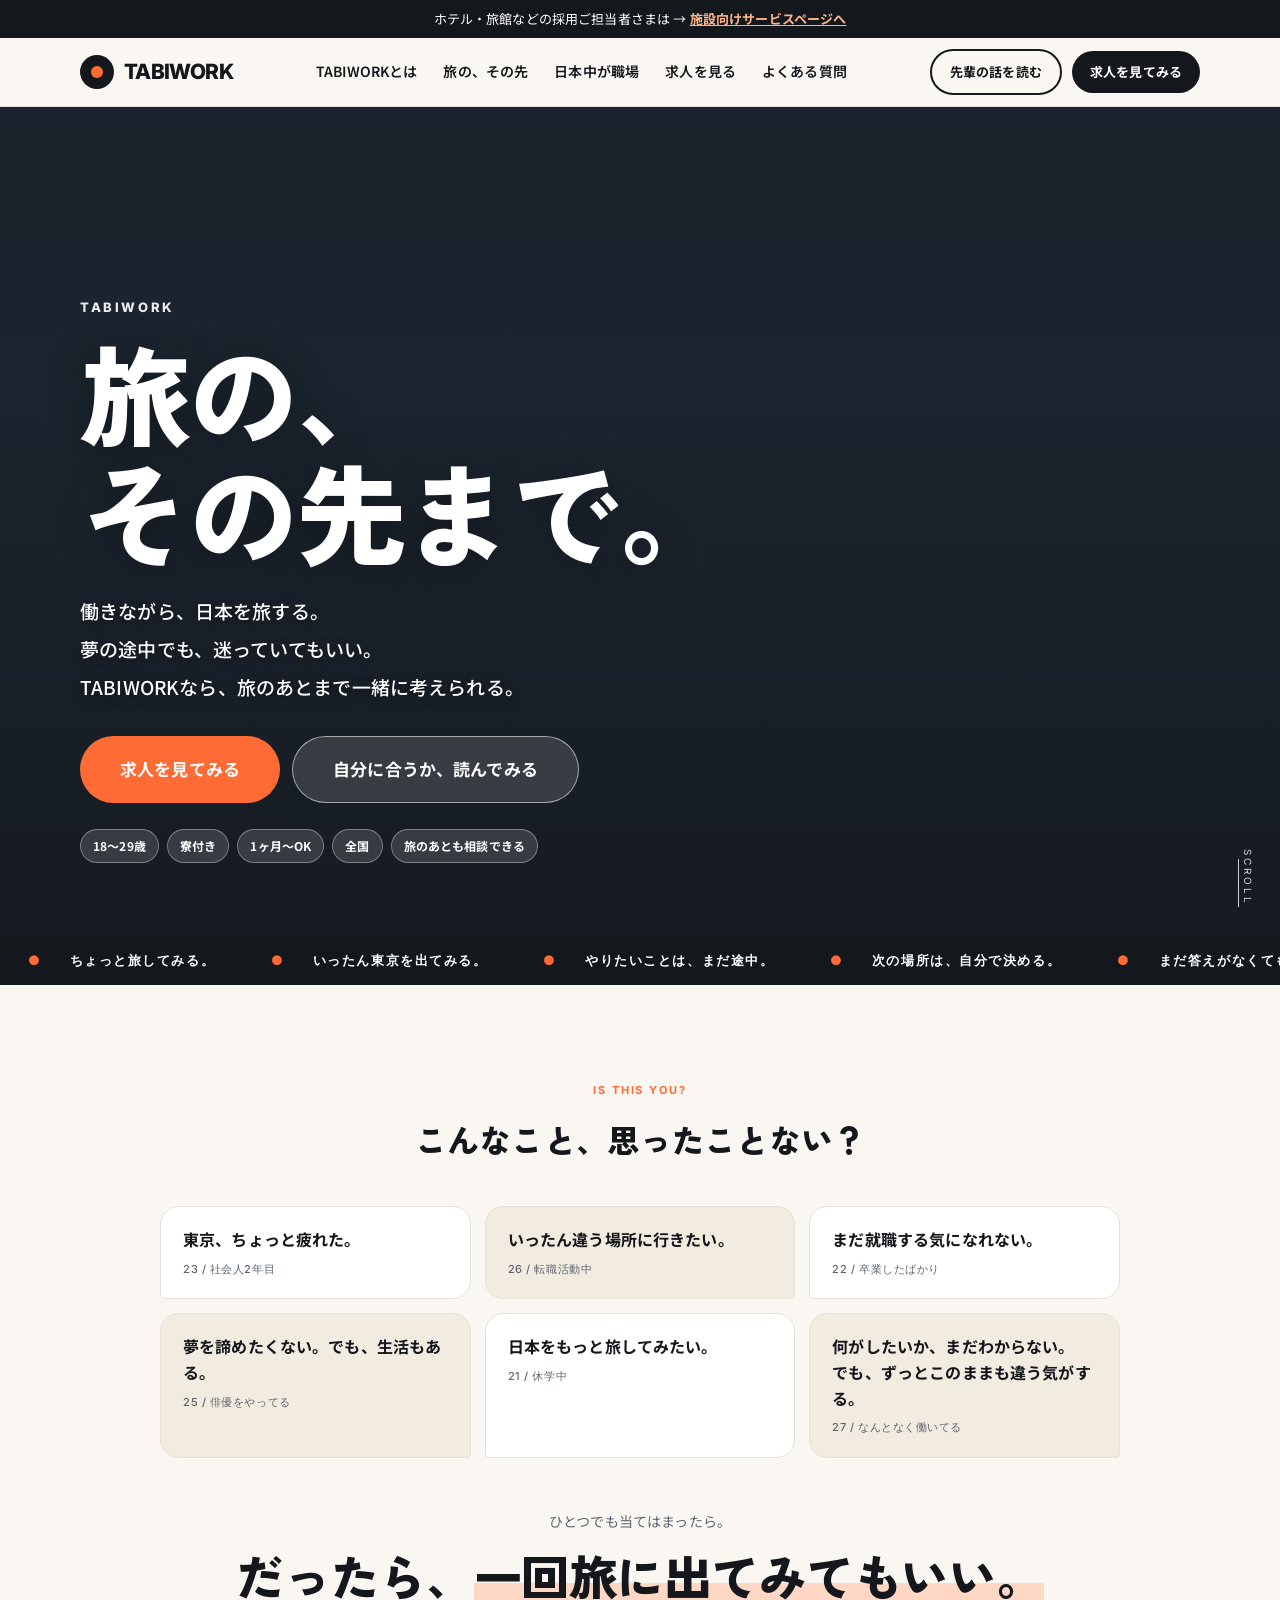
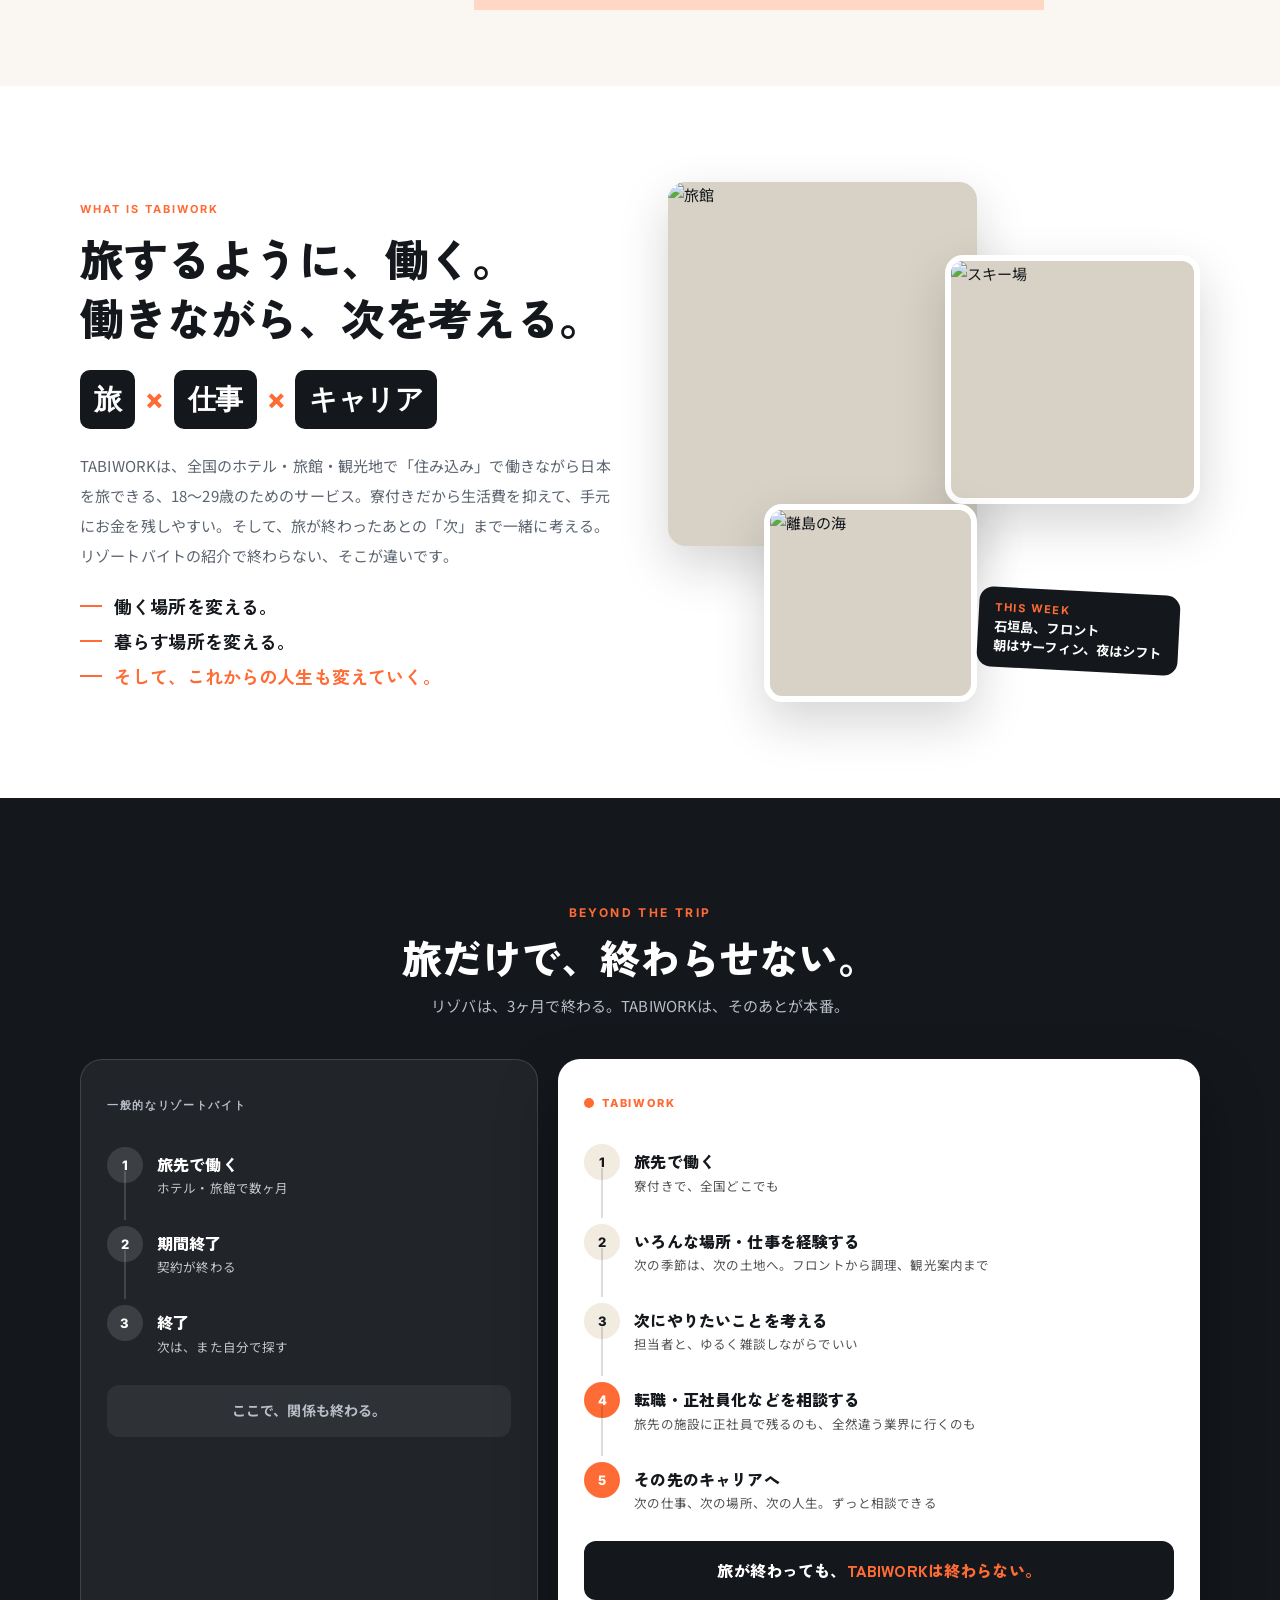
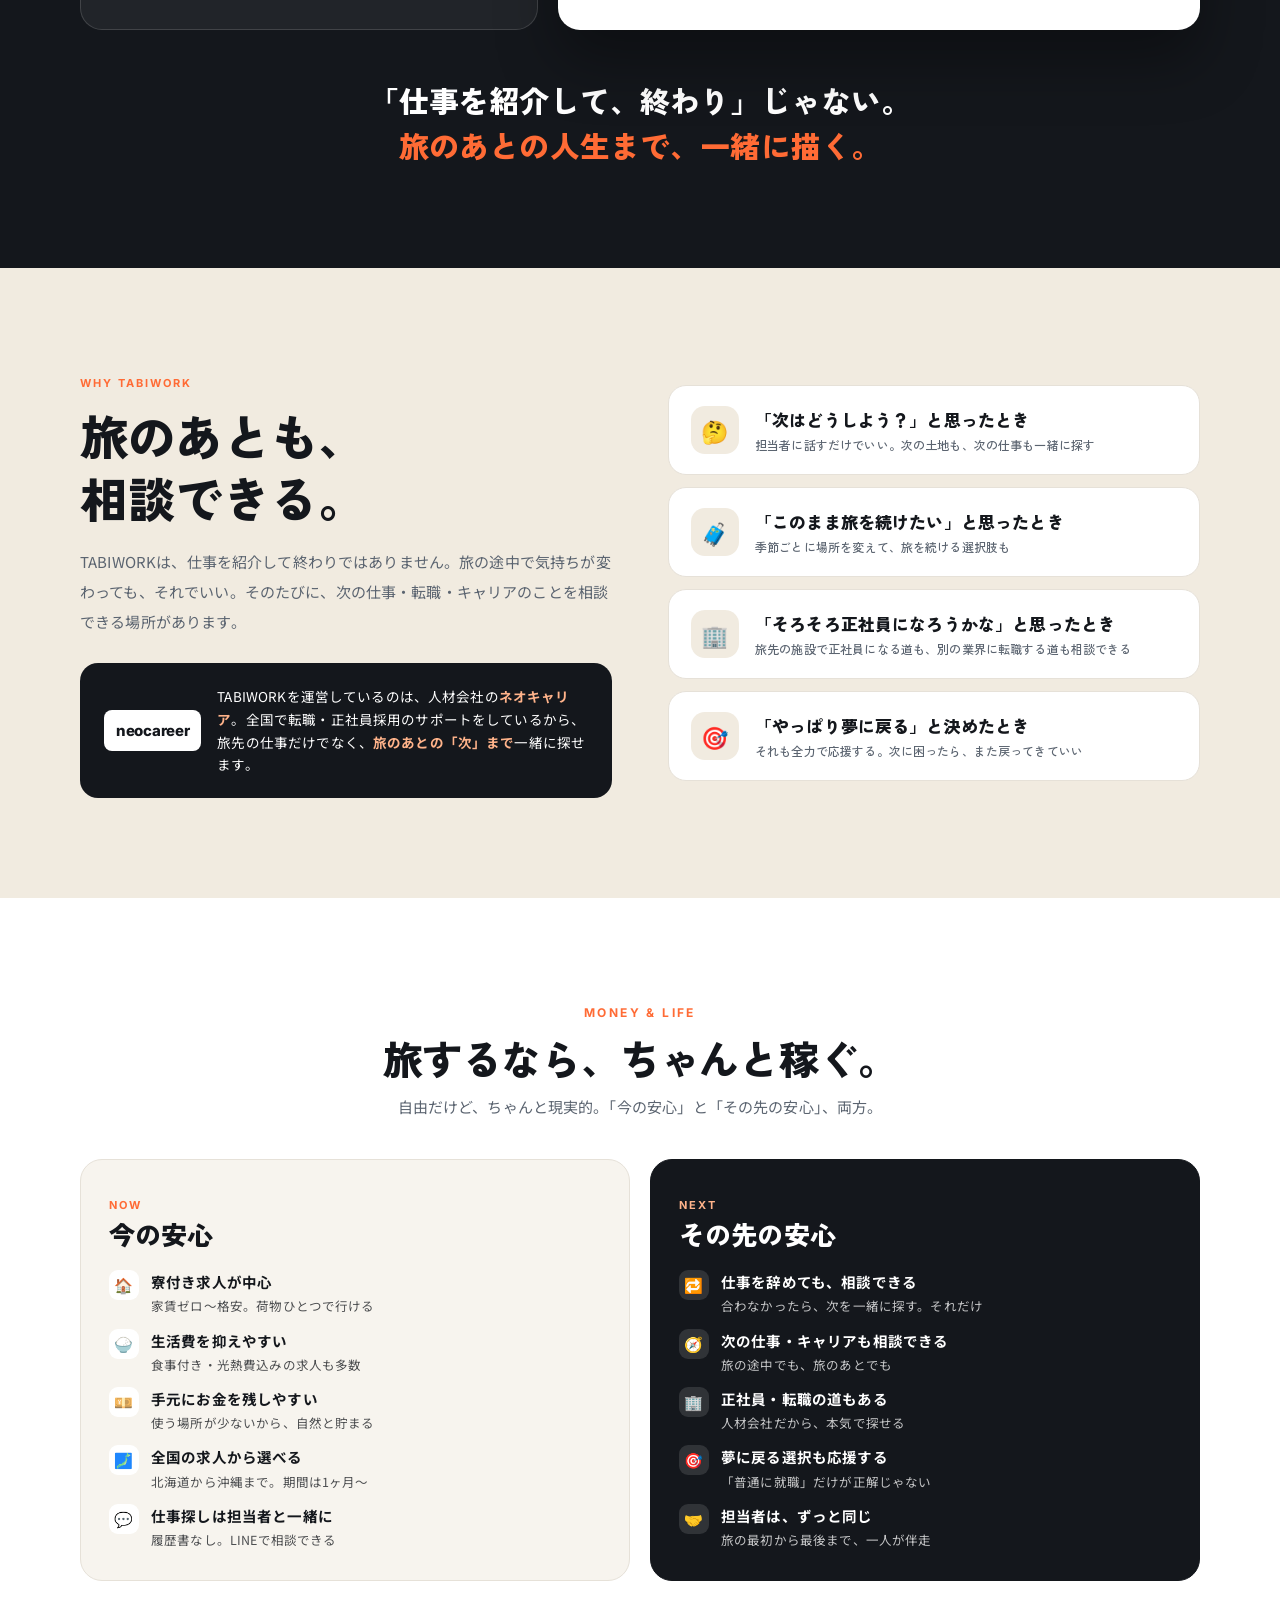
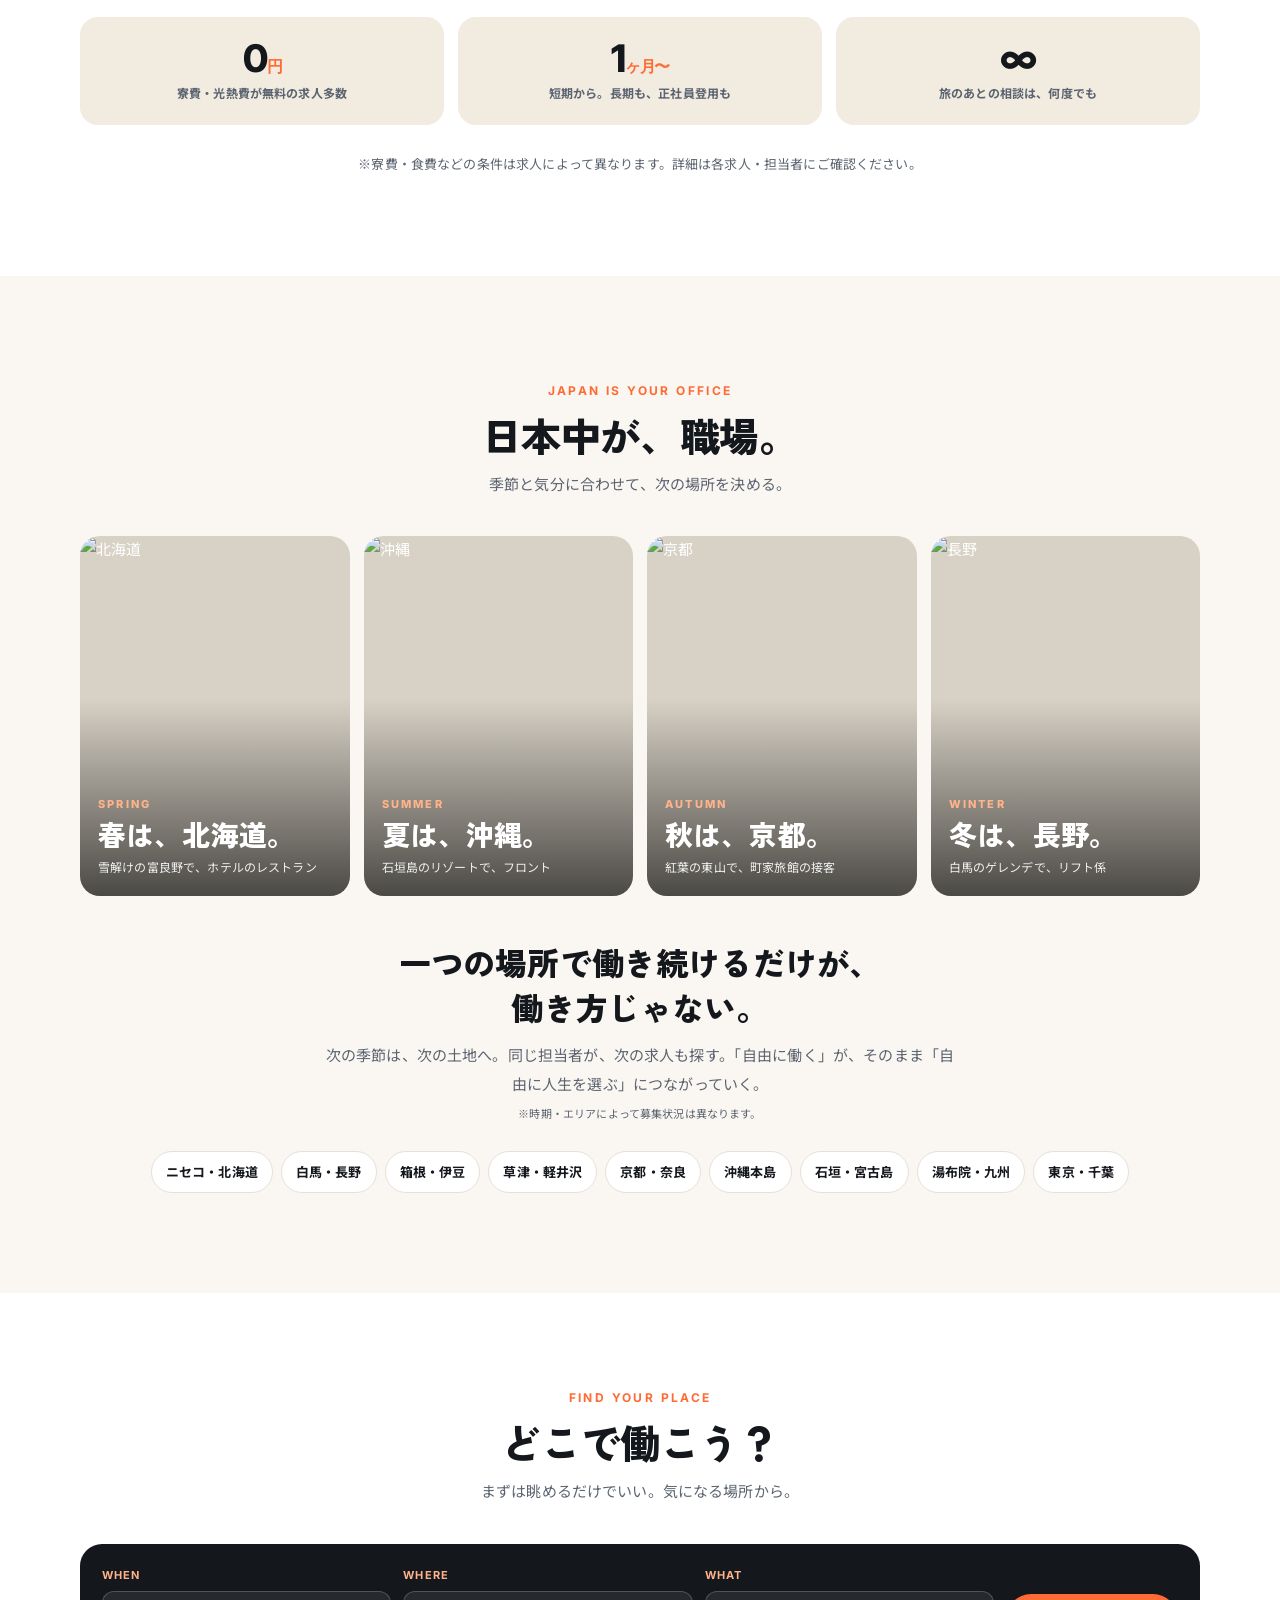
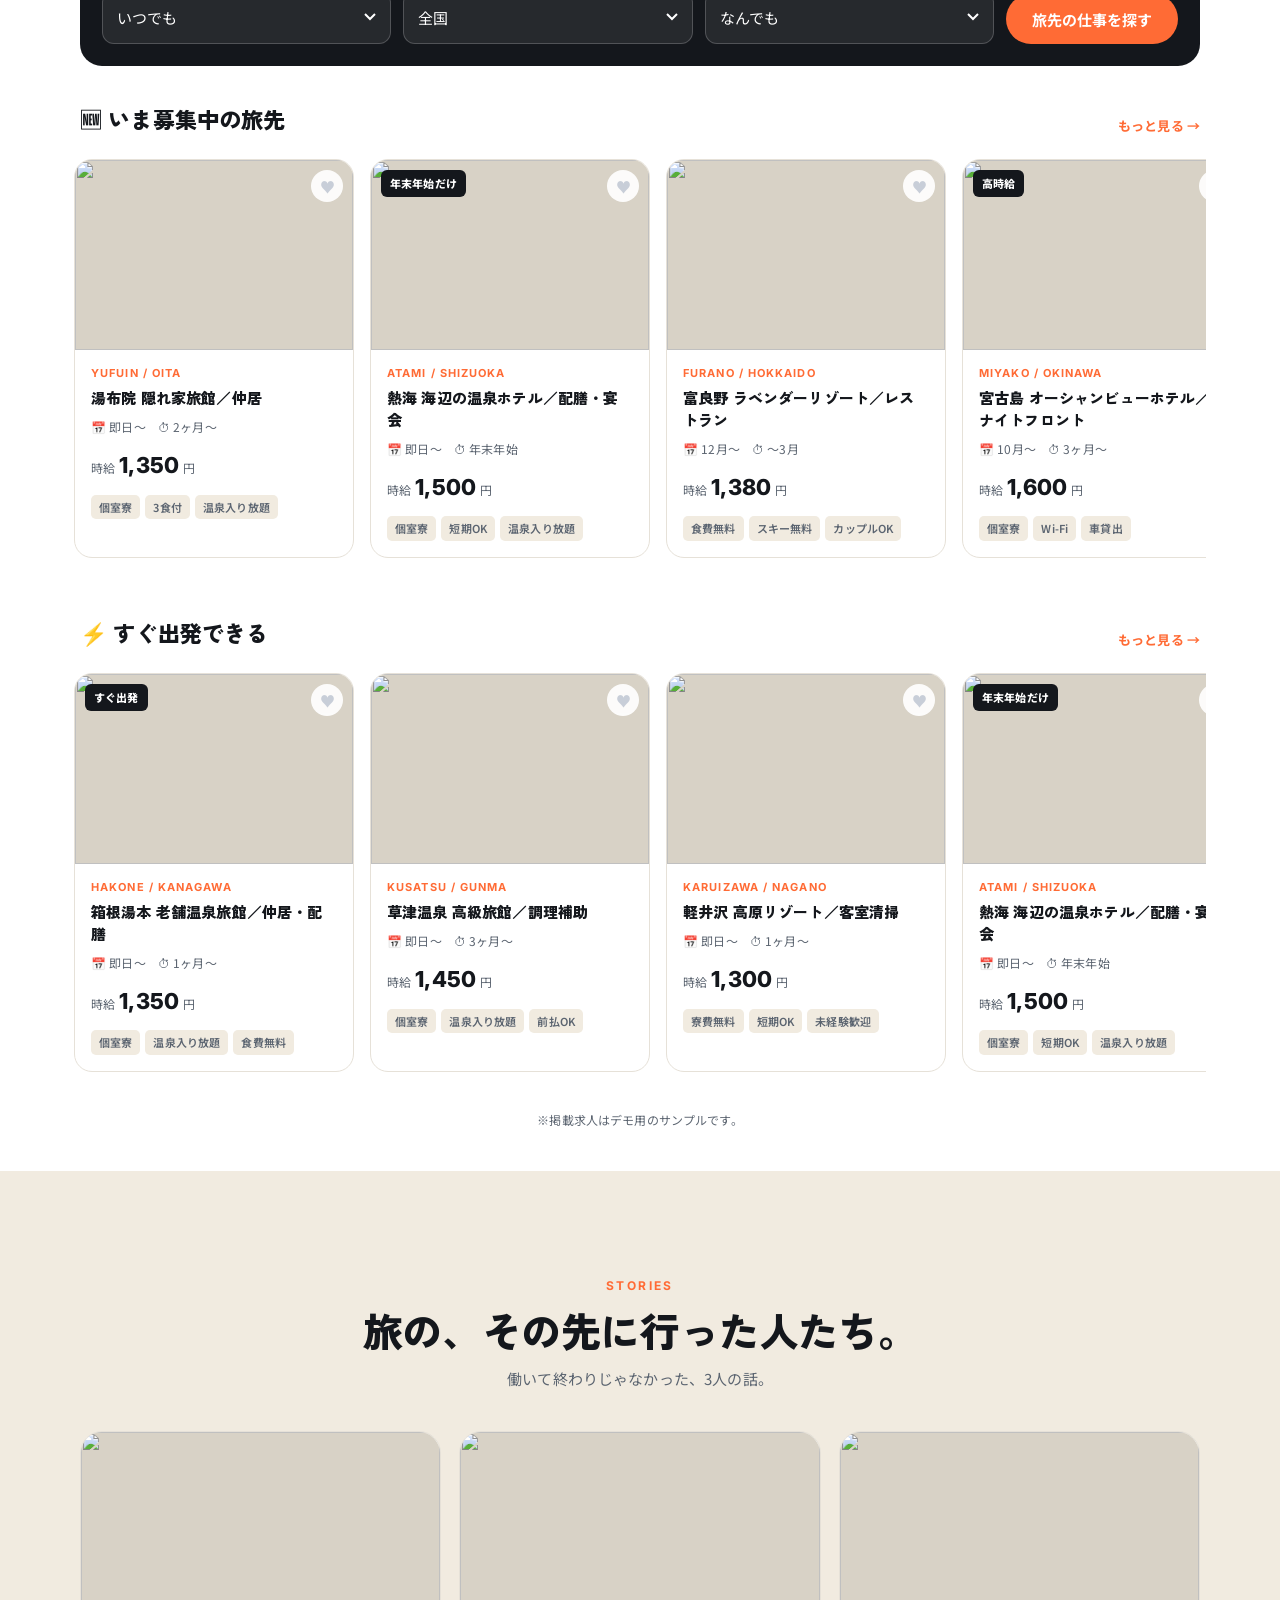
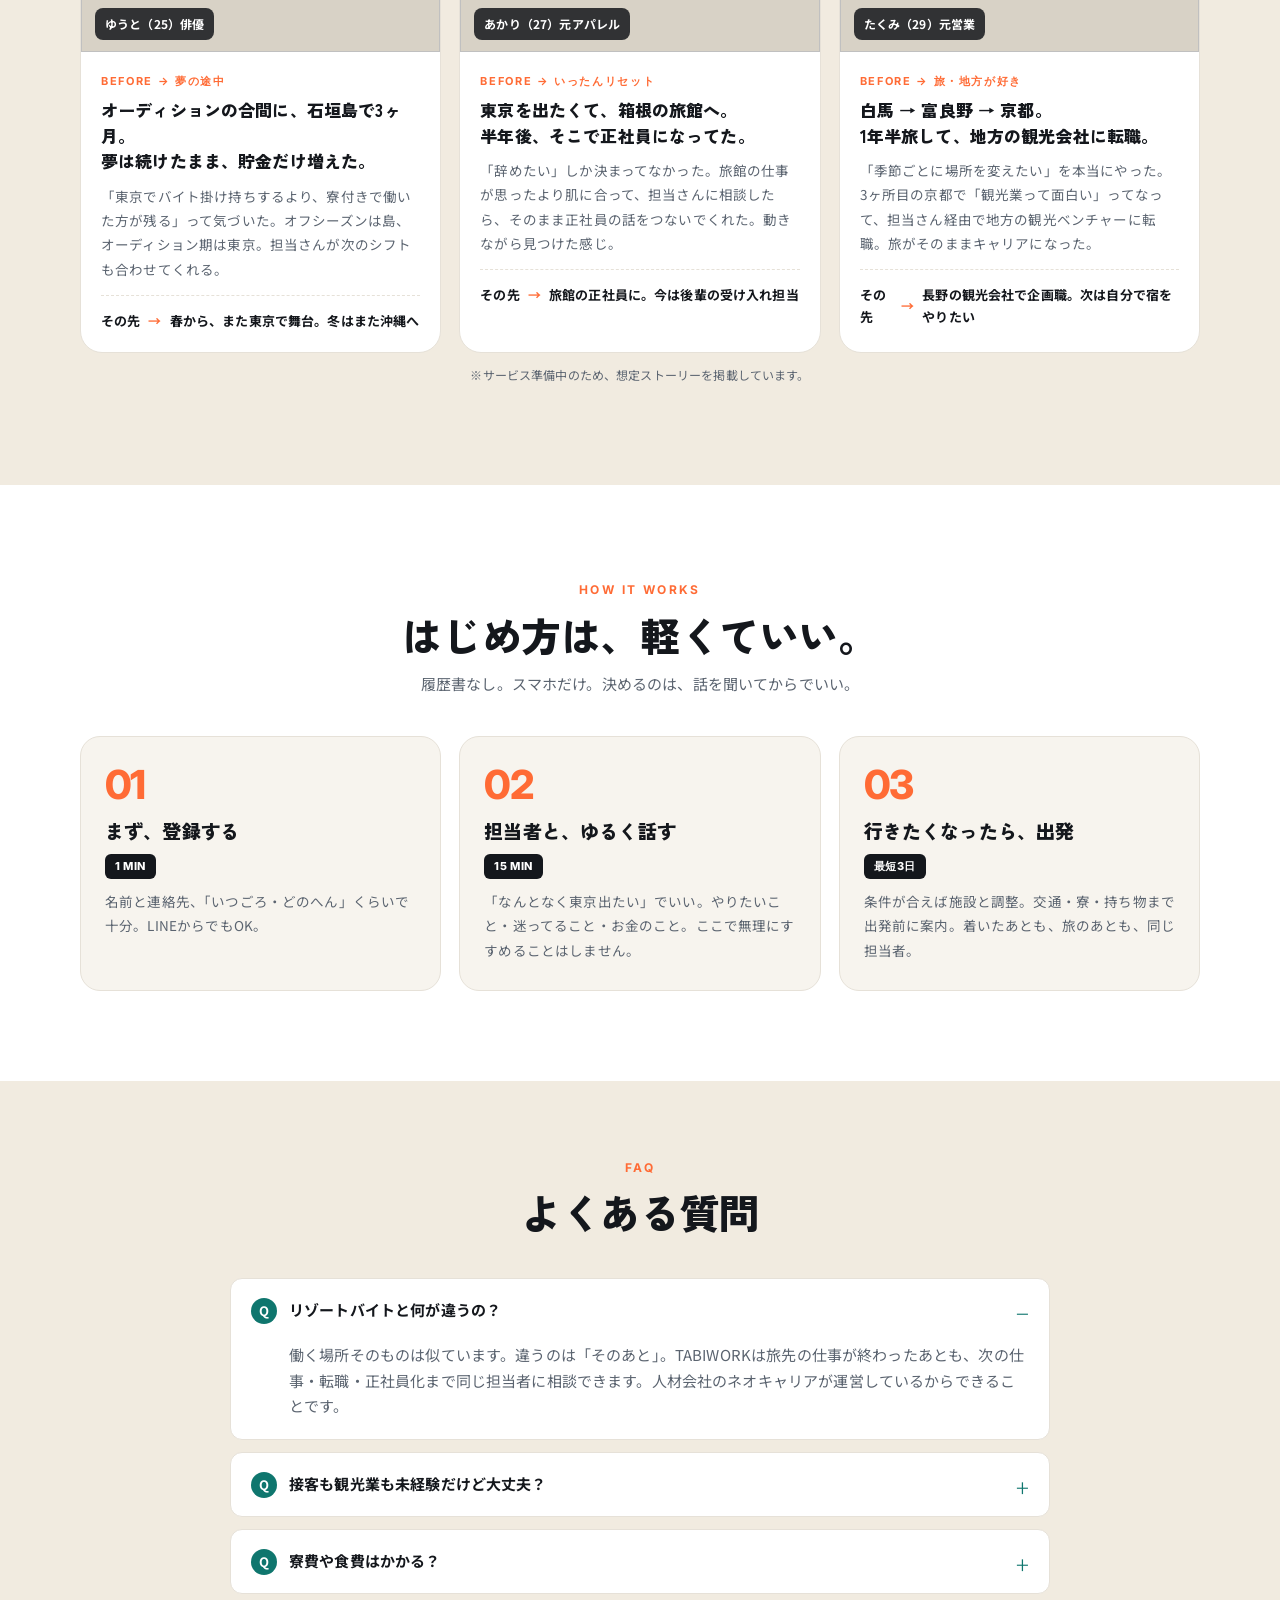
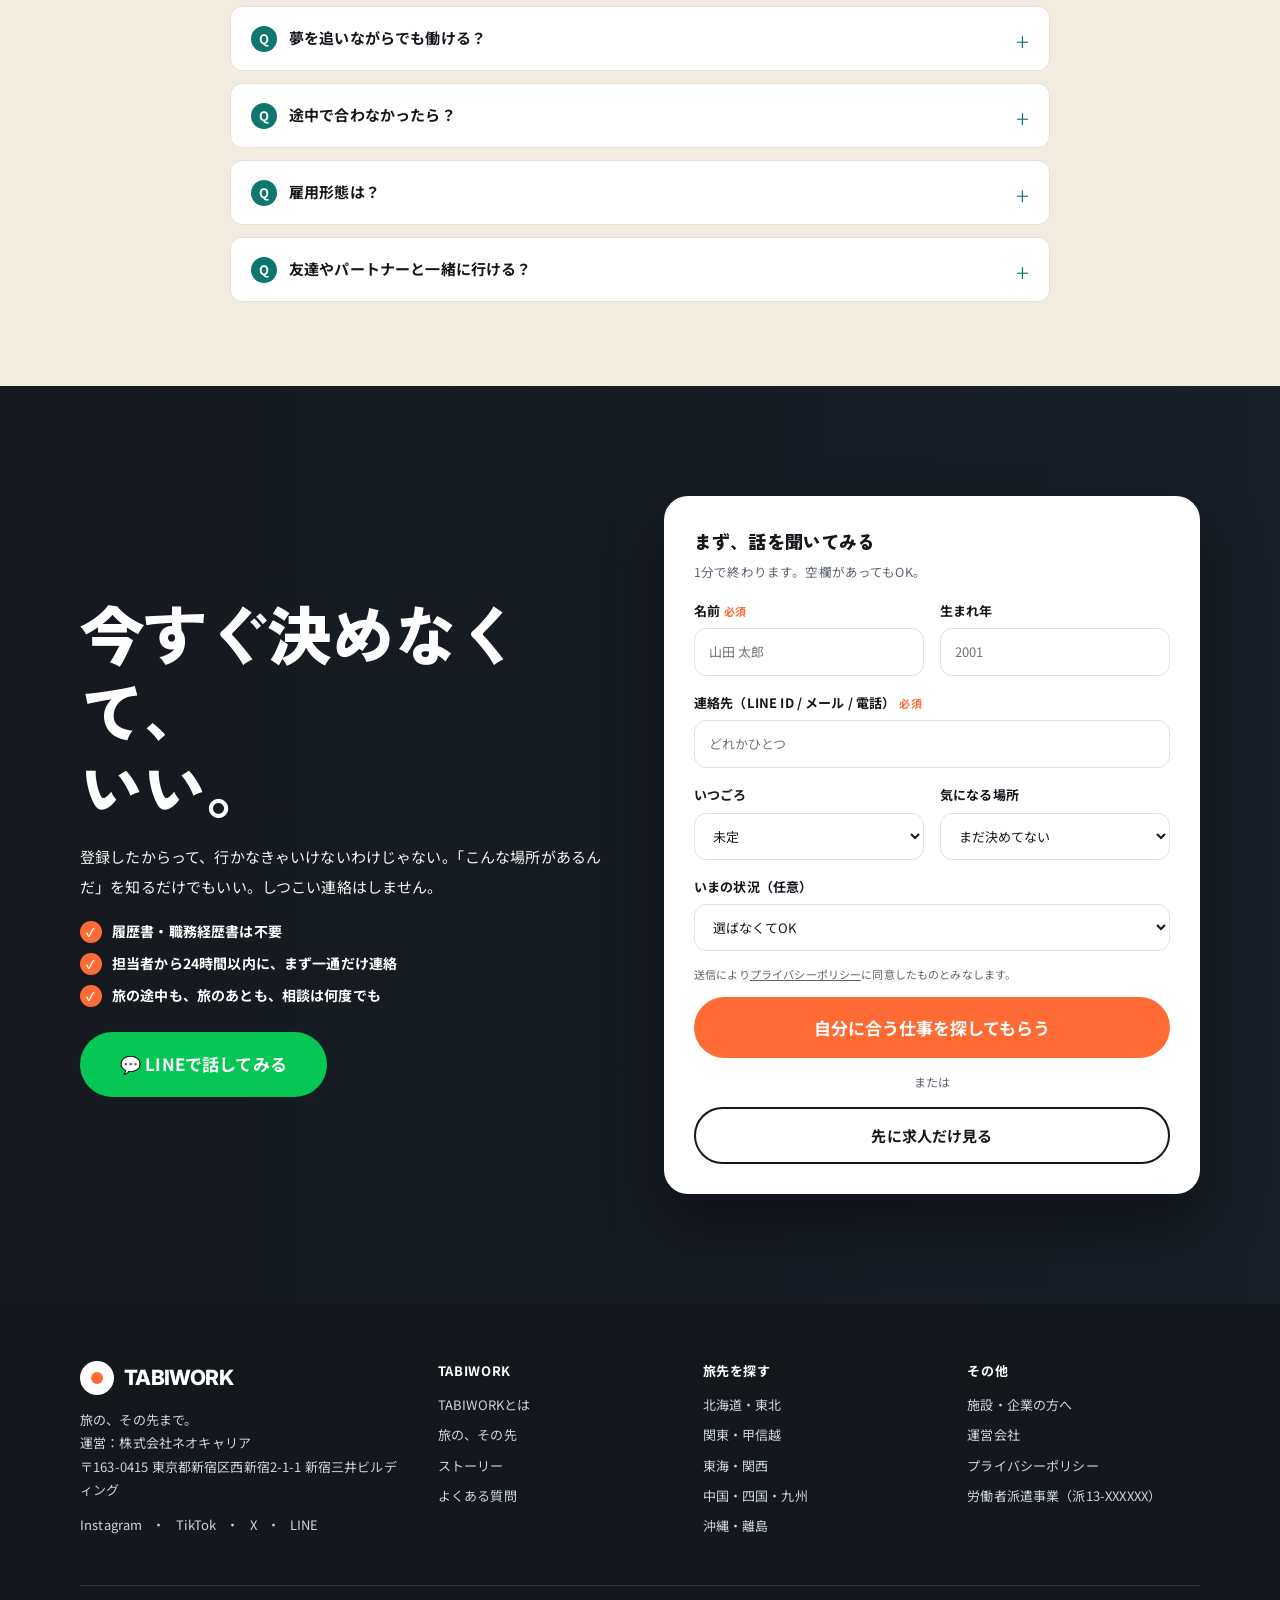
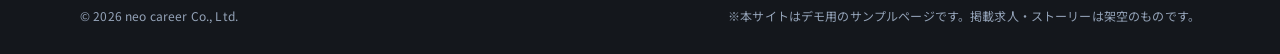
==== commit 71a5c436: "求職者向けLPをTABIWORKコンセプトで全面再設計 - タグライン「旅の、その先まで。」を中心にFV再設計 - 共感 / TABIWORKとは / リゾバ比較（旅だけで終わらせない）/ ネオキャリ" ====
--- a/index.html
+++ b/index.html
@@ -3,423 +3,574 @@
 <head>
 <meta charset="utf-8">
 <meta name="viewport" content="width=device-width,initial-scale=1">
-<title>観光HR｜住み込み・リゾート・観光業の求人サイト</title>
-<meta name="description" content="温泉旅館・リゾートホテル・スキー場・テーマパークなど、全国の観光業の求人を掲載。寮完備・短期OK・未経験歓迎。登録から最短3日でお仕事決定。">
-<meta property="og:title" content="観光HR｜住み込み・リゾート・観光業の求人サイト">
-<meta property="og:description" content="働く場所を、旅にする。全国の温泉・リゾート・観光地の求人を寮付きで。">
-<link rel="icon" href="data:image/svg+xml,%3Csvg xmlns='http://www.w3.org/2000/svg' viewBox='0 0 64 64'%3E%3Crect width='64' height='64' rx='14' fill='%231d6fe0'/%3E%3Ctext x='32' y='44' font-size='34' text-anchor='middle' fill='white' font-family='sans-serif' font-weight='700'%3E観%3C/text%3E%3C/svg%3E">
+<title>TABIWORK｜旅の、その先まで。</title>
+<meta name="description" content="働きながら、日本を旅する。夢の途中でも、迷っていてもいい。TABIWORKは、旅先の仕事から、その後のキャリアまで一緒に考える若者向けの旅×仕事サービス。寮付き求人・全国対応。">
+<meta property="og:title" content="TABIWORK｜旅の、その先まで。">
+<meta property="og:description" content="働きながら、日本を旅する。旅が終わったあとも、相談できる場所がある。">
+<meta property="og:type" content="website">
+<link rel="icon" href="data:image/svg+xml,%3Csvg xmlns='http://www.w3.org/2000/svg' viewBox='0 0 64 64'%3E%3Crect width='64' height='64' rx='14' fill='%2314171c'/%3E%3Ccircle cx='32' cy='30' r='12' fill='%23ff6b35'/%3E%3Crect x='14' y='44' width='36' height='6' rx='3' fill='white'/%3E%3C/svg%3E">
 <link rel="preconnect" href="https://fonts.googleapis.com"><link rel="preconnect" href="https://fonts.gstatic.com" crossorigin>
-<link href="https://fonts.googleapis.com/css2?family=Noto+Sans+JP:wght@400;500;700;900&display=swap" rel="stylesheet">
+<link href="https://fonts.googleapis.com/css2?family=Noto+Sans+JP:wght@400;500;700;900&family=Zen+Kaku+Gothic+New:wght@500;700;900&family=Inter:wght@500;700;800&display=swap" rel="stylesheet">
 <link rel="stylesheet" href="assets/common.css">
 <style>
-/* hero */
-.hero{position:relative;overflow:hidden;background:linear-gradient(180deg,#0f3d8a 0%,#1d6fe0 60%,#3b8cf5 100%);color:#fff;padding:64px 0 120px}
-.hero::before{content:"";position:absolute;inset:0;background:url("https://images.unsplash.com/photo-1542640244-7e672d6cef4e?auto=format&fit=crop&w=1800&q=70") center/cover;opacity:.32;mix-blend-mode:luminosity}
-.hero::after{content:"";position:absolute;left:0;right:0;bottom:-2px;height:90px;background:#fff;clip-path:ellipse(60% 100% at 50% 100%)}
-.hero .wrap{position:relative;z-index:1;display:grid;grid-template-columns:1.1fr .9fr;gap:40px;align-items:center}
-@media(max-width:900px){.hero .wrap{grid-template-columns:1fr}.hero{padding:40px 0 100px}}
-@media(max-width:520px){.hero .kicker{font-size:11px;white-space:normal;line-height:1.5}.hero-stats{gap:10px}.hero-stats div{flex:1 1 auto;padding:8px 12px}.hero-stats b{font-size:20px}}
-.hero .kicker{display:inline-flex;align-items:center;gap:8px;background:rgba(255,255,255,.16);border:1px solid rgba(255,255,255,.35);padding:6px 14px;border-radius:999px;font-size:12px;font-weight:700;letter-spacing:.08em}
-.hero h1{font-size:clamp(34px,5.4vw,62px);font-weight:900;line-height:1.2;margin:18px 0 14px;letter-spacing:-.01em;text-shadow:0 4px 24px rgba(0,0,0,.2)}
-.hero h1 em{font-style:normal;color:#ffd08a}
-.hero .lead{font-size:clamp(15px,1.6vw,18px);opacity:.95;max-width:520px}
-.hero-stats{display:flex;gap:22px;margin-top:26px;flex-wrap:wrap}
-.hero-stats div{background:rgba(255,255,255,.14);backdrop-filter:blur(6px);border-radius:12px;padding:10px 16px;border:1px solid rgba(255,255,255,.25)}
-.hero-stats b{font-size:26px;font-weight:900;display:block;line-height:1.1}
-.hero-stats small{font-size:12px;opacity:.9}
-.hero-photos{position:relative;height:420px}
-@media(max-width:900px){.hero-photos{display:none}}
-.hero-photos img{position:absolute;border-radius:20px;object-fit:cover;box-shadow:0 20px 50px rgba(0,0,0,.35);background:#7fb0f5}
-.hero-photos .p1{width:62%;height:64%;left:0;top:0;transform:rotate(-3deg)}
-.hero-photos .p2{width:48%;height:52%;right:0;top:20%;transform:rotate(4deg)}
-.hero-photos .p3{width:42%;height:40%;left:14%;bottom:0;transform:rotate(2deg)}
-.hero-photos .bubble{position:absolute;background:#fff;color:var(--navy);border-radius:14px;padding:10px 14px;font-weight:700;font-size:13px;box-shadow:var(--shadow)}
-.hero-photos .b1{left:52%;top:-4px}.hero-photos .b2{left:-6px;bottom:22%}
-/* search */
-.search{position:relative;z-index:2;margin-top:-84px}
-.search-box{background:#fff;border-radius:22px;box-shadow:var(--shadow);padding:24px}
-.search-row{display:grid;grid-template-columns:1fr 1fr 1fr auto;gap:12px}
-@media(max-width:800px){.search-row{grid-template-columns:1fr 1fr}}
-@media(max-width:520px){.search-row{grid-template-columns:1fr}}
-.sf{display:flex;flex-direction:column;gap:6px}
-.sf label{font-size:12px;font-weight:700;color:var(--navy);display:flex;align-items:center;gap:6px}
-.sf select{font:inherit;padding:13px 40px 13px 14px;border:1px solid #cfd8e6;border-radius:12px;background:#f8fafc url("data:image/svg+xml,%3Csvg xmlns='http://www.w3.org/2000/svg' width='12' height='8'%3E%3Cpath d='M1 1l5 5 5-5' stroke='%230b2a5b' stroke-width='2' fill='none'/%3E%3C/svg%3E") no-repeat right 14px center;appearance:none;color:var(--ink)}
-.search-row .btn{align-self:end;height:50px}
-.chips{display:flex;flex-wrap:wrap;gap:8px;margin-top:16px;align-items:center}
-.chips span{font-size:12px;color:var(--ink-2);font-weight:700;margin-right:4px}
-.chip{padding:7px 13px;border-radius:999px;background:var(--sky);color:var(--navy);font-size:12px;font-weight:700;transition:.15s}
-.chip:hover{background:var(--blue);color:#fff}
-/* job rows */
-.jobs-sec{padding:64px 0 24px}
-.row-head{display:flex;align-items:flex-end;justify-content:space-between;margin-bottom:18px;gap:12px}
-.row-head h2{font-size:clamp(19px,2.4vw,24px);font-weight:800;color:var(--navy);display:flex;align-items:center;gap:10px}
-.row-head h2 i{width:34px;height:34px;border-radius:10px;display:grid;place-items:center;font-style:normal;font-size:17px;background:var(--sky)}
-.row-head a{font-size:13px;font-weight:700;color:var(--blue)}
+/* ===== TABIWORK theme override ===== */
+:root{
+  --navy:#14171c;--blue:#0f766e;--sky:#eef3ef;--sky-2:#f7f4ee;--orange:#ff6b35;--green:#06c755;
+  --ink:#14171c;--ink-2:#5b6470;--line:#e6e1d8;--bg:#faf7f2;--paper:#faf7f2;--sun:#ff6b35;--teal:#0f766e;--sand:#f1ebe0;
+  --font:"Noto Sans JP","Hiragino Sans","Hiragino Kaku Gothic ProN","Yu Gothic UI",Meiryo,system-ui,sans-serif;
+  --disp:"Zen Kaku Gothic New","Noto Sans JP",sans-serif;--en:"Inter",system-ui,sans-serif;
+}
+body{background:var(--paper)}
+.header{background:rgba(250,247,242,.9)}
+.logo{font-family:var(--en);font-weight:800;letter-spacing:-.03em;font-size:21px}
+.logo .mark{background:var(--ink);border-radius:50%;width:34px;height:34px}
+.logo .mark i{width:12px;height:12px;border-radius:50%;background:var(--sun);display:block}
+.btn-primary{background:var(--ink);color:#fff}
+.btn-primary:hover{background:#000}
+.btn-sun{background:var(--sun);color:#fff}
+.btn-sun:hover{background:#f05a22}
+.btn-outline{border-color:var(--ink);color:var(--ink);background:transparent}
+.en{font-family:var(--en);letter-spacing:.18em;font-size:11px;font-weight:700;text-transform:uppercase;color:var(--sun)}
+.sec-head .en{color:var(--sun)}
+.sec-head h2{font-family:var(--disp);font-weight:900;font-size:clamp(26px,4vw,40px);letter-spacing:-.01em;line-height:1.3}
+h1,h2,h3{font-family:var(--disp)}
+.card{border-color:var(--line);box-shadow:0 6px 24px rgba(20,23,28,.06)}
+.footer{background:var(--ink)}
+.switch-bar{background:var(--ink)}
+.switch-bar a{color:#ffb38a}
+.fixed-cta{position:fixed;left:0;right:0;bottom:0;z-index:40;background:rgba(250,247,242,.95);backdrop-filter:blur(8px);border-top:1px solid var(--line);padding:10px 16px;display:none;gap:10px}
+.fixed-cta .btn{flex:1;padding:12px}
+@media(max-width:900px){.fixed-cta{display:flex}body{padding-bottom:64px}}
+
+/* ===== FV ===== */
+.fv{position:relative;min-height:92vh;display:flex;align-items:flex-end;color:#fff;overflow:hidden;background:#1c2530}
+.fv .bg{position:absolute;inset:0;background:url("https://images.unsplash.com/photo-1528360983277-13d401cdc186?auto=format&fit=crop&w=2000&q=75") center/cover;transform:scale(1.04);animation:kb 18s ease-in-out infinite alternate}
+@keyframes kb{to{transform:scale(1.12) translateY(-1.5%)}}
+.fv::after{content:"";position:absolute;inset:0;background:linear-gradient(180deg,rgba(20,23,28,.15) 0%,rgba(20,23,28,.05) 35%,rgba(20,23,28,.72) 100%)}
+.fv .wrap{position:relative;z-index:1;padding:120px 0 72px}
+.fv .brand{font-family:var(--en);font-weight:800;letter-spacing:.2em;font-size:13px;opacity:.9}
+.fv h1{font-size:clamp(46px,8.6vw,120px);font-weight:900;line-height:1.08;letter-spacing:-.02em;margin:14px 0 22px;text-shadow:0 6px 40px rgba(0,0,0,.35)}
+.fv .lead{font-size:clamp(15px,1.7vw,19px);line-height:2;max-width:560px;font-weight:500;text-shadow:0 2px 12px rgba(0,0,0,.4)}
+.fv .ctas{display:flex;gap:12px;margin-top:30px;flex-wrap:wrap}
+.fv .ctas .ghost{background:rgba(255,255,255,.14);color:#fff;border:1px solid rgba(255,255,255,.55);backdrop-filter:blur(6px)}
+.fv .scroll{position:absolute;right:24px;bottom:28px;z-index:1;font-family:var(--en);font-size:10px;letter-spacing:.3em;writing-mode:vertical-rl;opacity:.8}
+.fv .scroll::after{content:"";display:block;width:1px;height:48px;background:#fff;margin:10px auto 0;animation:dn 1.8s infinite}
+@keyframes dn{0%{transform:scaleY(0);transform-origin:top}50%{transform:scaleY(1);transform-origin:top}51%{transform-origin:bottom}100%{transform:scaleY(0);transform-origin:bottom}}
+.fv .tags{display:flex;gap:8px;flex-wrap:wrap;margin-top:26px}
+.fv .tags span{font-size:12px;font-weight:700;padding:6px 12px;border-radius:999px;background:rgba(255,255,255,.14);border:1px solid rgba(255,255,255,.35);backdrop-filter:blur(6px)}
+@media(max-width:640px){.diff .after br,.empathy .answer h2 br{display:none}.fv{min-height:88vh}.fv .wrap{padding:100px 0 64px}.fv .ctas .btn{width:100%}.fv .scroll{display:none}}
+
+/* ===== ticker ===== */
+.ticker{background:var(--ink);color:#fff;overflow:hidden;padding:14px 0;font-family:var(--en);font-weight:700;letter-spacing:.12em;font-size:13px;white-space:nowrap}
+.ticker div{display:inline-block;animation:tk 40s linear infinite}
+.ticker span{margin:0 28px}
+.ticker span i{color:var(--sun);font-style:normal;margin-right:28px}
+@keyframes tk{to{transform:translateX(-50%)}}
+
+/* ===== 共感 ===== */
+.empathy{padding:96px 0 80px}
+.empathy .lead-q{font-family:var(--disp);font-size:clamp(22px,3.2vw,32px);font-weight:900;text-align:center;margin-bottom:40px}
+.thoughts{display:grid;grid-template-columns:repeat(3,1fr);gap:14px;max-width:960px;margin-inline:auto}
+@media(max-width:800px){.thoughts{grid-template-columns:1fr 1fr}}
+@media(max-width:520px){.thoughts{grid-template-columns:1fr}}
+.thought{background:#fff;border:1px solid var(--line);border-radius:18px 18px 18px 4px;padding:20px 22px;font-size:16px;font-weight:700;line-height:1.6;position:relative;transition:transform .2s}
+.thought:nth-child(even){border-radius:18px 18px 4px 18px;background:var(--sand)}
+.thought:hover{transform:translateY(-3px) rotate(-.5deg)}
+.thought small{display:block;font-size:11px;color:var(--ink-2);font-weight:500;margin-top:8px;font-family:var(--en);letter-spacing:.05em}
+.empathy .answer{text-align:center;margin-top:52px}
+.empathy .answer p{font-size:14px;color:var(--ink-2);margin-bottom:10px}
+.empathy .answer h2{font-size:clamp(28px,4.6vw,48px);font-weight:900;line-height:1.3;letter-spacing:-.01em}
+.empathy .answer h2 em{font-style:normal;background:linear-gradient(transparent 62%,#ffd7c4 62%)}
+
+/* ===== TABIWORKとは ===== */
+.about{background:#fff;padding:96px 0}
+.about-grid{display:grid;grid-template-columns:1fr 1fr;gap:56px;align-items:center}
+@media(max-width:860px){.about-grid{grid-template-columns:1fr;gap:32px}}
+.about h2{font-size:clamp(28px,4vw,44px);font-weight:900;line-height:1.35;letter-spacing:-.01em}
+.about .three{display:flex;gap:10px;align-items:center;font-family:var(--en);font-weight:800;font-size:clamp(20px,2.6vw,28px);margin:22px 0;letter-spacing:-.02em}
+.about .three b{padding:6px 14px;border-radius:10px;background:var(--ink);color:#fff}
+.about .three span{color:var(--sun)}
+.about p{color:var(--ink-2);line-height:2;font-size:15px}
+.about .lines{margin-top:22px;display:grid;gap:8px;font-family:var(--disp);font-weight:700;font-size:18px}
+.about .lines div{display:flex;gap:12px;align-items:flex-start;line-height:1.5}
+.about .lines div::before{margin-top:12px;flex:0 0 auto}
+.about .lines div::before{content:"";width:22px;height:2px;background:var(--sun)}
+.about .lines div:last-child{color:var(--sun)}
+.collage{position:relative;height:520px}
+@media(max-width:860px){.collage{height:380px}}
+.collage img{position:absolute;object-fit:cover;border-radius:18px;box-shadow:0 20px 50px rgba(20,23,28,.18);background:#d8d2c6}
+.collage .c1{width:58%;height:70%;left:0;top:0}
+.collage .c2{width:48%;height:48%;right:0;top:14%;border:6px solid #fff}
+.collage .c3{width:40%;height:38%;left:18%;bottom:0;border:6px solid #fff}
+.collage .note{position:absolute;right:4%;bottom:6%;background:var(--ink);color:#fff;border-radius:14px;padding:12px 16px;font-size:13px;font-weight:700;line-height:1.5;transform:rotate(3deg)}
+.collage .note b{color:var(--sun);font-family:var(--en);display:block;font-size:11px;letter-spacing:.15em}
+
+/* ===== 差別化 ===== */
+.diff{background:var(--ink);color:#fff;padding:100px 0}
+.diff .sec-head h2{color:#fff}
+.diff .sec-head p{color:#b8bec8}
+.compare{display:grid;grid-template-columns:1fr 1.4fr;gap:20px;align-items:stretch}
+@media(max-width:860px){.compare{grid-template-columns:1fr}}
+.col{border-radius:22px;padding:30px 26px;position:relative}
+.col.rz{background:rgba(255,255,255,.06);border:1px solid rgba(255,255,255,.14)}
+.col.tw{background:#fff;color:var(--ink);box-shadow:0 30px 60px rgba(0,0,0,.35)}
+.col .label{font-family:var(--en);font-weight:800;letter-spacing:.15em;font-size:11px;margin-bottom:18px;display:inline-flex;align-items:center;gap:8px}
+.col.rz .label{color:#b8bec8}
+.col.tw .label{color:var(--sun)}
+.col.tw .label::before{content:"";width:10px;height:10px;border-radius:50%;background:var(--sun)}
+.steps{display:grid;gap:0}
+.stp{display:grid;grid-template-columns:36px 1fr;gap:14px;align-items:start;padding:14px 0;position:relative}
+.stp::before{content:"";position:absolute;left:17px;top:38px;bottom:-8px;width:2px;background:currentColor;opacity:.15}
+.stp:last-child::before{display:none}
+.stp .n{width:36px;height:36px;border-radius:50%;display:grid;place-items:center;font-family:var(--en);font-weight:800;font-size:13px}
+.col.rz .stp .n{background:rgba(255,255,255,.12)}
+.col.tw .stp .n{background:var(--sand);color:var(--ink)}
+.col.tw .stp.hi .n{background:var(--sun);color:#fff}
+.stp b{display:block;font-size:16px;font-family:var(--disp);font-weight:900;line-height:1.4;padding-top:6px}
+.stp small{display:block;font-size:12.5px;opacity:.75;margin-top:3px;line-height:1.6}
+.col.rz .end{margin-top:14px;padding:14px;border-radius:12px;background:rgba(255,255,255,.06);text-align:center;font-weight:700;color:#b8bec8;font-size:14px}
+.col.tw .end{margin-top:14px;padding:16px;border-radius:12px;background:var(--ink);color:#fff;text-align:center;font-weight:900;font-family:var(--disp);font-size:16px}
+.col.tw .end span{color:var(--sun)}
+.diff .after{text-align:center;margin-top:48px;font-family:var(--disp);font-size:clamp(20px,3vw,30px);font-weight:900;line-height:1.5}
+.diff .after em{font-style:normal;color:var(--sun)}
+
+/* ===== ネオキャリア ===== */
+.neo{padding:100px 0;background:var(--sand)}
+.neo-grid{display:grid;grid-template-columns:1fr 1fr;gap:56px;align-items:center}
+@media(max-width:860px){.neo-grid{grid-template-columns:1fr;gap:36px}}
+.neo h2{font-size:clamp(30px,4.4vw,48px);font-weight:900;line-height:1.3;letter-spacing:-.01em}
+.neo .p{color:var(--ink-2);line-height:2;margin-top:18px;font-size:15px}
+.moments{display:grid;gap:12px}
+.moment{background:#fff;border-radius:18px;padding:20px 22px;display:grid;grid-template-columns:auto 1fr;gap:16px;align-items:center;border:1px solid var(--line)}
+.moment .q{font-family:var(--disp);font-weight:900;font-size:17px;line-height:1.5}
+.moment .q small{display:block;font-size:12px;color:var(--ink-2);font-weight:500;margin-top:4px}
+.moment .ic{width:48px;height:48px;border-radius:14px;background:var(--sand);display:grid;place-items:center;font-size:22px}
+.neo .why{margin-top:26px;background:var(--ink);color:#fff;border-radius:18px;padding:22px 24px;display:flex;gap:16px;align-items:center}
+.neo .why .lg{font-family:var(--en);font-weight:800;font-size:15px;letter-spacing:-.02em;background:#fff;color:var(--ink);padding:8px 12px;border-radius:8px;white-space:nowrap}
+.neo .why p{font-size:13.5px;line-height:1.7}
+.neo .why p b{color:#ffb38a}
+@media(max-width:520px){.neo .why{flex-direction:column;align-items:flex-start}}
+
+/* ===== 安心 ===== */
+.safe{padding:100px 0;background:#fff}
+.safe-cols{display:grid;grid-template-columns:1fr 1fr;gap:20px}
+@media(max-width:860px){.safe-cols{grid-template-columns:1fr}}
+.safe-col{border-radius:22px;padding:30px 28px;border:1px solid var(--line)}
+.safe-col.now{background:var(--sky-2)}
+.safe-col.next{background:var(--ink);color:#fff;border-color:var(--ink)}
+.safe-col .en{margin-bottom:8px}
+.safe-col.next .en{color:#ffb38a}
+.safe-col h3{font-size:clamp(20px,2.4vw,26px);font-weight:900;line-height:1.4}
+.safe-col ul{margin-top:18px;display:grid;gap:12px}
+.safe-col li{display:grid;grid-template-columns:auto 1fr;gap:12px;align-items:start;font-size:14.5px;line-height:1.6}
+.safe-col li i{font-style:normal;width:30px;height:30px;border-radius:9px;display:grid;place-items:center;font-size:15px;background:#fff}
+.safe-col.next li i{background:rgba(255,255,255,.12)}
+.safe-col li b{display:block}
+.safe-col li span{font-size:12.5px;opacity:.75}
+.safe .note{text-align:center;margin-top:28px;font-size:13px;color:var(--ink-2)}
+.stats{display:grid;grid-template-columns:repeat(3,1fr);gap:14px;margin-top:36px}
+@media(max-width:600px){.stats{grid-template-columns:1fr}}
+.stat{text-align:center;padding:22px 16px;border-radius:18px;background:var(--sand)}
+.stat b{display:block;font-family:var(--en);font-size:38px;font-weight:800;letter-spacing:-.03em;line-height:1}
+.stat b i{font-style:normal;font-size:16px;color:var(--sun)}
+.stat small{display:block;margin-top:6px;font-size:12px;color:var(--ink-2);font-weight:700}
+
+/* ===== 自由 ===== */
+.free{padding:100px 0;overflow:hidden}
+.seasons{display:grid;grid-template-columns:repeat(4,1fr);gap:14px}
+@media(max-width:900px){.seasons{grid-template-columns:1fr 1fr}}
+.season{position:relative;aspect-ratio:3/4;border-radius:20px;overflow:hidden;background:#d8d2c6;color:#fff}
+.season img{width:100%;height:100%;object-fit:cover;transition:transform .6s}
+.season:hover img{transform:scale(1.06)}
+.season div{position:absolute;inset:0;padding:18px;display:flex;flex-direction:column;justify-content:flex-end;background:linear-gradient(0deg,rgba(0,0,0,.65),transparent 55%)}
+.season .s{font-family:var(--en);font-weight:800;letter-spacing:.2em;font-size:11px;color:#ffb38a}
+.season b{font-family:var(--disp);font-size:clamp(20px,2.4vw,28px);font-weight:900;line-height:1.2;margin-top:4px}
+.season small{font-size:12px;opacity:.9;margin-top:6px}
+.free .copy{text-align:center;margin:44px auto 0;max-width:640px}
+.free .copy h3{font-family:var(--disp);font-size:clamp(22px,3vw,32px);font-weight:900;line-height:1.4}
+.free .copy p{color:var(--ink-2);margin-top:12px;line-height:1.9}
+.areachips{display:flex;flex-wrap:wrap;gap:8px;justify-content:center;margin-top:24px}
+.areachips a{padding:9px 14px;border-radius:999px;border:1px solid var(--line);background:#fff;font-size:13px;font-weight:700}
+.areachips a:hover{border-color:var(--ink);background:var(--ink);color:#fff}
+
+/* ===== 求人 ===== */
+.jobs{padding:90px 0 40px;background:#fff}
+.row-head{display:flex;align-items:flex-end;justify-content:space-between;margin:34px 0 16px;gap:12px}
+.row-head h3{font-size:clamp(18px,2.2vw,22px);font-weight:900}
+.row-head a{font-size:13px;font-weight:700;color:var(--sun)}
 .scroller{display:flex;gap:16px;overflow-x:auto;scroll-snap-type:x mandatory;padding:6px 6px 22px;margin:0 -6px;scrollbar-width:thin}
-.job{flex:0 0 290px;scroll-snap-align:start;background:#fff;border-radius:16px;overflow:hidden;box-shadow:var(--shadow-sm);border:1px solid var(--line);transition:transform .2s,box-shadow .2s;position:relative}
-.job:hover{transform:translateY(-4px);box-shadow:var(--shadow)}
-.job .ph{height:160px;background:linear-gradient(135deg,#8fbcf7,#1d6fe0);position:relative}
+.job{flex:0 0 280px;scroll-snap-align:start;background:#fff;border-radius:18px;overflow:hidden;border:1px solid var(--line);transition:transform .2s,box-shadow .2s;position:relative}
+.job:hover{transform:translateY(-4px);box-shadow:0 14px 34px rgba(20,23,28,.12)}
+.job .ph{height:190px;background:#d8d2c6;position:relative}
 .job .ph img{width:100%;height:100%;object-fit:cover}
-.job .badge{position:absolute;left:10px;top:10px;background:var(--orange);color:#fff;font-size:11px;font-weight:800;padding:4px 9px;border-radius:6px}
-.job .fav{position:absolute;right:10px;top:10px;width:32px;height:32px;border-radius:50%;background:rgba(255,255,255,.9);display:grid;place-items:center;font-size:15px;color:#c8ced8}
+.job .badge{position:absolute;left:10px;top:10px;background:var(--ink);color:#fff;font-size:11px;font-weight:800;padding:4px 9px;border-radius:6px}
+.job .fav{position:absolute;right:10px;top:10px;width:32px;height:32px;border-radius:50%;background:rgba(255,255,255,.92);display:grid;place-items:center;font-size:15px;color:#c8ced8}
 .job .fav.on{color:#ff4d6d}
 .job .body{padding:14px 16px 16px}
-.job .loc{font-size:12px;color:var(--blue);font-weight:700}
-.job h3{font-size:15px;font-weight:800;line-height:1.45;margin:4px 0 8px;color:var(--navy);display:-webkit-box;-webkit-line-clamp:2;-webkit-box-orient:vertical;overflow:hidden}
+.job .loc{font-family:var(--en);font-size:11px;letter-spacing:.1em;color:var(--sun);font-weight:700}
+.job h4{font-family:var(--disp);font-size:15px;font-weight:900;line-height:1.45;margin:4px 0 8px}
 .job .meta{display:flex;flex-wrap:wrap;gap:6px 12px;font-size:12px;color:var(--ink-2)}
 .job .wage{display:flex;align-items:baseline;gap:4px;margin-top:10px}
-.job .wage b{font-size:22px;color:var(--orange);font-weight:900}
+.job .wage b{font-family:var(--en);font-size:22px;font-weight:800}
 .job .wage small{font-size:12px;color:var(--ink-2)}
 .job .perks{display:flex;gap:5px;flex-wrap:wrap;margin-top:10px}
-.job .perks span{font-size:11px;padding:3px 8px;border-radius:5px;background:#f1f5f9;color:var(--ink-2);font-weight:600}
-.job .rate{display:flex;align-items:center;gap:6px;font-size:12px;margin-top:10px;color:var(--ink-2)}
-.job .rate b{color:#f5a623;letter-spacing:-1px}
-/* campaign */
-.camps{display:grid;grid-template-columns:repeat(4,1fr);gap:16px}
-@media(max-width:900px){.camps{grid-template-columns:repeat(2,1fr)}}
-.camp{border-radius:16px;padding:22px 18px;color:#fff;min-height:140px;display:flex;flex-direction:column;justify-content:flex-end;position:relative;overflow:hidden}
-.camp small{font-size:11px;font-weight:700;opacity:.9;letter-spacing:.1em}
-.camp b{font-size:18px;font-weight:900;line-height:1.35;margin-top:4px}
-.camp .ico{position:absolute;right:12px;top:10px;font-size:44px;opacity:.35}
-/* areas */
-.areas{display:grid;grid-template-columns:repeat(4,1fr);gap:14px}
-@media(max-width:900px){.areas{grid-template-columns:repeat(2,1fr)}}
-.area{position:relative;height:150px;border-radius:16px;overflow:hidden;background:linear-gradient(135deg,#0b2a5b,#1d6fe0)}
-.area img{width:100%;height:100%;object-fit:cover;transition:transform .4s}
-.area:hover img{transform:scale(1.06)}
-.area div{position:absolute;inset:0;background:linear-gradient(0deg,rgba(0,0,0,.55),transparent 60%);color:#fff;padding:14px;display:flex;flex-direction:column;justify-content:flex-end}
-.area b{font-size:18px;font-weight:900}
-.area small{font-size:12px;opacity:.9}
-.jobtypes{display:flex;flex-wrap:wrap;gap:10px;justify-content:center;margin-top:24px}
-.jobtypes a{padding:10px 16px;border:1px solid var(--line);border-radius:999px;font-size:13px;font-weight:700;background:#fff;color:var(--navy)}
-.jobtypes a:hover{border-color:var(--blue);color:var(--blue)}
-/* features */
-.features{display:grid;grid-template-columns:repeat(4,1fr);gap:18px}
-@media(max-width:900px){.features{grid-template-columns:repeat(2,1fr)}}
-@media(max-width:520px){.features{grid-template-columns:1fr}}
-.feat{padding:28px 22px;text-align:center}
-.feat .ic{width:68px;height:68px;border-radius:20px;background:var(--sky);display:grid;place-items:center;font-size:30px;margin:0 auto 14px}
-.feat .num{font-size:11px;font-weight:800;color:var(--blue);letter-spacing:.2em}
-.feat h3{font-size:17px;font-weight:800;color:var(--navy);margin:4px 0 8px}
-.feat p{font-size:13px;color:var(--ink-2)}
-/* flow */
-.flow{display:grid;grid-template-columns:repeat(3,1fr);gap:20px;position:relative}
+.job .perks span{font-size:11px;padding:3px 8px;border-radius:5px;background:var(--sand);color:var(--ink-2);font-weight:600}
+.searchbar{background:var(--ink);color:#fff;border-radius:22px;padding:22px;display:grid;grid-template-columns:1fr 1fr 1fr auto;gap:12px;align-items:end}
+@media(max-width:800px){.searchbar{grid-template-columns:1fr 1fr}}
+@media(max-width:520px){.searchbar{grid-template-columns:1fr}}
+.sf label{font-size:11px;font-weight:700;letter-spacing:.1em;font-family:var(--en);color:#ffb38a;display:block;margin-bottom:6px}
+.sf select{width:100%;font:inherit;padding:13px 40px 13px 14px;border:1px solid rgba(255,255,255,.2);border-radius:12px;background:rgba(255,255,255,.08) url("data:image/svg+xml,%3Csvg xmlns='http://www.w3.org/2000/svg' width='12' height='8'%3E%3Cpath d='M1 1l5 5 5-5' stroke='white' stroke-width='2' fill='none'/%3E%3C/svg%3E") no-repeat right 14px center;appearance:none;color:#fff}
+.sf select option{color:var(--ink)}
+
+/* ===== 声 ===== */
+.voices{padding:100px 0;background:var(--sand)}
+.vgrid{display:grid;grid-template-columns:repeat(3,1fr);gap:18px}
+@media(max-width:900px){.vgrid{grid-template-columns:1fr}}
+.voice{background:#fff;border-radius:22px;overflow:hidden;border:1px solid var(--line)}
+.voice .ph{height:220px;background:#d8d2c6;position:relative}
+.voice .ph img{width:100%;height:100%;object-fit:cover}
+.voice .ph .who{position:absolute;left:14px;bottom:12px;background:rgba(20,23,28,.85);color:#fff;font-size:12px;font-weight:700;padding:6px 10px;border-radius:8px}
+.voice .body{padding:20px}
+.voice .before{font-family:var(--en);font-size:11px;letter-spacing:.15em;color:var(--sun);font-weight:700}
+.voice h3{font-size:17px;font-weight:900;line-height:1.5;margin:6px 0 10px}
+.voice p{font-size:13.5px;color:var(--ink-2);line-height:1.8}
+.voice .arrow{margin-top:14px;padding-top:14px;border-top:1px dashed var(--line);font-size:13px;font-weight:700;display:flex;gap:8px;align-items:center}
+.voice .arrow span{color:var(--sun)}
+
+/* ===== flow ===== */
+.flow-sec{padding:90px 0;background:#fff}
+.flow{display:grid;grid-template-columns:repeat(3,1fr);gap:18px}
 @media(max-width:800px){.flow{grid-template-columns:1fr}}
-.step{padding:30px 24px 26px;position:relative;text-align:center}
-.step .n{position:absolute;left:50%;top:-18px;transform:translateX(-50%);width:36px;height:36px;border-radius:50%;background:var(--orange);color:#fff;font-weight:900;display:grid;place-items:center;font-size:15px;box-shadow:var(--shadow-sm)}
-.step .ic{font-size:42px;margin:6px 0 10px}
-.step h3{font-size:18px;font-weight:800;color:var(--navy)}
-.step .dur{display:inline-block;margin:6px 0 10px;background:var(--sky);color:var(--blue);font-size:12px;font-weight:800;padding:3px 10px;border-radius:6px}
-.step p{font-size:13px;color:var(--ink-2)}
-/* about */
-.about{background:linear-gradient(180deg,var(--sky-2),#fff)}
-.about-grid{display:grid;grid-template-columns:1fr 1fr;gap:40px;align-items:center}
-@media(max-width:800px){.about-grid{grid-template-columns:1fr}}
-.about-grid h2{font-size:clamp(22px,3vw,30px);font-weight:900;color:var(--navy);line-height:1.4}
-.about-grid p{margin-top:14px;color:var(--ink-2)}
-.merits{display:grid;gap:12px;margin-top:20px}
-.merit{display:flex;gap:14px;align-items:flex-start;padding:14px 16px}
-.merit .ic{font-size:24px;flex:0 0 auto}
-.merit b{display:block;color:var(--navy);font-size:15px}
-.merit span{font-size:13px;color:var(--ink-2)}
-.about-img{border-radius:24px;overflow:hidden;box-shadow:var(--shadow);background:linear-gradient(135deg,#8fbcf7,#1d6fe0);aspect-ratio:4/3}
-.about-img img{width:100%;height:100%;object-fit:cover}
-/* voices */
-.voices{display:grid;grid-template-columns:repeat(3,1fr);gap:20px}
-@media(max-width:900px){.voices{grid-template-columns:1fr}}
-.voice{overflow:hidden}
-.voice .ph{height:170px;background:linear-gradient(135deg,#ffd08a,#ff7a1a)}
-.voice .ph img{width:100%;height:100%;object-fit:cover}
-.voice .body{padding:18px}
-.voice .tags{display:flex;gap:6px;margin-bottom:8px}
-.voice h3{font-size:15px;font-weight:800;color:var(--navy);line-height:1.5}
-.voice p{font-size:13px;color:var(--ink-2);margin-top:8px}
-.voice .who{display:flex;align-items:center;gap:10px;margin-top:14px;font-size:12px;color:var(--ink-2)}
-.voice .who i{width:34px;height:34px;border-radius:50%;background:var(--sky);display:grid;place-items:center;font-style:normal;font-size:16px}
-/* gap zero */
-.pledge{background:var(--navy);color:#fff;border-radius:24px;padding:44px 32px;display:grid;grid-template-columns:auto 1fr auto;gap:28px;align-items:center}
-@media(max-width:800px){.pledge{grid-template-columns:1fr;text-align:center}}
-.pledge .big{font-size:52px;font-weight:900;line-height:1;color:#ffd08a}
-.pledge h3{font-size:22px;font-weight:900}
-.pledge p{opacity:.9;font-size:14px;margin-top:6px}
-/* register */
-.register{background:linear-gradient(135deg,#0f3d8a,#1d6fe0);color:#fff}
-.reg-grid{display:grid;grid-template-columns:1fr 1.1fr;gap:40px;align-items:center}
-@media(max-width:900px){.reg-grid{grid-template-columns:1fr}}
-.reg-grid h2{font-size:clamp(24px,3.4vw,36px);font-weight:900;line-height:1.35}
-.reg-grid .pts{margin-top:18px;display:grid;gap:10px}
-.reg-grid .pts li{display:flex;gap:10px;align-items:center;font-weight:700}
-.reg-grid .pts li::before{content:"✓";width:24px;height:24px;border-radius:50%;background:#ffd08a;color:var(--navy);display:grid;place-items:center;font-size:13px;flex:0 0 auto}
-.reg-card{background:#fff;color:var(--ink);border-radius:22px;padding:30px;box-shadow:var(--shadow)}
-.reg-card h3{color:var(--navy);font-size:18px;font-weight:800;margin-bottom:16px;text-align:center}
+.step{padding:28px 24px;border-radius:20px;border:1px solid var(--line);background:var(--sky-2);position:relative}
+.step .n{font-family:var(--en);font-weight:800;font-size:40px;letter-spacing:-.04em;color:var(--sun);line-height:1}
+.step h3{font-size:19px;font-weight:900;margin:10px 0 4px}
+.step .dur{display:inline-block;font-size:11px;font-weight:800;padding:3px 10px;border-radius:6px;background:var(--ink);color:#fff;margin-bottom:10px;font-family:var(--en);letter-spacing:.05em}
+.step p{font-size:13.5px;color:var(--ink-2);line-height:1.8}
+
+/* ===== CTA ===== */
+.cta{padding:110px 0;position:relative;color:#fff;background:#1c2530;overflow:hidden}
+.cta .bg{position:absolute;inset:0;background:url("https://images.unsplash.com/photo-1542640244-7e672d6cef4e?auto=format&fit=crop&w=2000&q=70") center/cover}
+.cta::after{content:"";position:absolute;inset:0;background:linear-gradient(90deg,rgba(20,23,28,.85),rgba(20,23,28,.45))}
+.cta .wrap{position:relative;z-index:1;display:grid;grid-template-columns:1fr 1fr;gap:48px;align-items:center}
+@media(max-width:900px){.cta .wrap{grid-template-columns:1fr}}
+.cta h2{font-size:clamp(34px,5.4vw,64px);font-weight:900;line-height:1.2;letter-spacing:-.02em}
+.cta .p{margin-top:18px;line-height:2;font-size:15px;opacity:.95}
+.cta ul{margin-top:18px;display:grid;gap:8px;font-weight:700;font-size:14px}
+.cta li{display:flex;gap:10px;align-items:center}
+.cta li::before{content:"✓";width:22px;height:22px;border-radius:50%;background:var(--sun);display:grid;place-items:center;font-size:12px;flex:0 0 auto}
+.reg-card{background:#fff;color:var(--ink);border-radius:24px;padding:30px;box-shadow:0 30px 60px rgba(0,0,0,.35)}
+.reg-card h3{font-size:18px;font-weight:900;margin-bottom:4px}
+.reg-card .sub{font-size:12.5px;color:var(--ink-2);margin-bottom:18px}
 .reg-card .or{text-align:center;font-size:12px;color:var(--ink-2);margin:14px 0}
-/* app */
-.appdl{display:grid;grid-template-columns:1fr 1fr;gap:32px;align-items:center}
-@media(max-width:800px){.appdl{grid-template-columns:1fr;text-align:center}}
-.appdl h2{font-size:clamp(20px,2.6vw,28px);font-weight:900;color:var(--navy)}
-.appdl .stores{display:flex;gap:12px;margin-top:18px;flex-wrap:wrap}
-@media(max-width:800px){.appdl .stores{justify-content:center}}
-.store{display:inline-flex;align-items:center;gap:8px;background:#111;color:#fff;padding:10px 18px;border-radius:10px;font-size:13px;font-weight:700}
-.phone{width:220px;height:440px;border-radius:36px;background:#111;margin-inline:auto;padding:12px;box-shadow:var(--shadow)}
-.phone div{height:100%;border-radius:26px;background:linear-gradient(180deg,#1d6fe0,#e8f1fd 45%,#fff);position:relative;overflow:hidden}
-.phone div::after{content:"観光HR";position:absolute;top:24px;left:0;right:0;text-align:center;color:#fff;font-weight:900;font-size:18px}
-/* fixed cta */
-.fixed-cta{position:fixed;left:0;right:0;bottom:0;z-index:40;background:rgba(255,255,255,.95);backdrop-filter:blur(8px);border-top:1px solid var(--line);padding:10px 16px;display:none;gap:10px}
-.fixed-cta .btn{flex:1;padding:12px}
-@media(max-width:900px){.fixed-cta{display:flex}body{padding-bottom:64px}}
+.field input,.field select,.field textarea{border-color:var(--line);border-radius:12px}
+.field input:focus,.field select:focus{outline-color:var(--ink)}
+.field{color:var(--ink)}
+.req{color:var(--sun)}
 </style>
 </head>
 <body>
 
-<div class="switch-bar">企業・施設のご担当者さまはこちら → <a href="business/">観光施設向け 人材サービス「観光HR」</a></div>
+<div class="switch-bar">ホテル・旅館などの採用ご担当者さまは → <a href="business/">施設向けサービスページへ</a></div>
 
 <header class="header">
   <div class="wrap">
-    <a class="logo" href="./"><span class="mark">観</span>観光HR<small>住み込み・リゾート・観光の求人</small></a>
+    <a class="logo" href="./"><span class="mark"><i></i></span>TABIWORK</a>
     <nav class="nav" id="nav">
-      <a href="#jobs">求人を探す</a>
-      <a href="#areas">エリアから探す</a>
-      <a href="#voices">体験談</a>
+      <a href="#about">TABIWORKとは</a>
+      <a href="#beyond">旅の、その先</a>
+      <a href="#free">日本中が職場</a>
+      <a href="#jobs">求人を見る</a>
       <a href="#faq">よくある質問</a>
-      <a href="business/">企業の方はこちら</a>
     </nav>
     <div class="header-cta">
-      <a class="btn btn-outline btn-sm hide-m" href="#register">ログイン</a>
-      <a class="btn btn-primary btn-sm" href="#register">無料で登録</a>
+      <a class="btn btn-outline btn-sm hide-m" href="#voices">先輩の話を読む</a>
+      <a class="btn btn-primary btn-sm" href="#jobs">求人を見てみる</a>
       <button class="menu-btn" id="menuBtn" aria-label="メニュー"><span></span><span></span><span></span></button>
     </div>
   </div>
 </header>
 
-<section class="hero">
-  <div class="wrap">
-    <div>
-      <span class="kicker">🏨 寮完備 ｜ 🎿 短期OK ｜ 🌏 未経験歓迎</span>
-      <h1>働く場所を、<br><em>旅</em>にする。</h1>
-      <p class="lead">温泉旅館、リゾートホテル、スキー場、テーマパーク。全国の観光地で「住み込み」で働ける求人を、専任スタッフが一緒に探します。寮費・食費がかからないから、貯金もできる。</p>
-      <div class="hero-stats">
-        <div><b id="jobCount">1,284</b><small>掲載求人数（9月4日時点）</small></div>
-        <div><b>3日</b><small>登録から決定まで最短</small></div>
-        <div><b>4.6<span style="font-size:14px">/5</span></b><small>登録者満足度</small></div>
-      </div>
-      <div style="margin-top:26px;display:flex;gap:12px;flex-wrap:wrap">
-        <a class="btn btn-primary btn-lg" href="#register">無料で会員登録する</a>
-        <a class="btn btn-lg" style="background:rgba(255,255,255,.18);color:#fff;border:1px solid rgba(255,255,255,.5)" href="#jobs">求人を見てみる</a>
-      </div>
-    </div>
-    <div class="hero-photos">
-      <img class="p1" src="https://images.unsplash.com/photo-1540541338287-41700207dee6?auto=format&fit=crop&w=800&q=70" alt="リゾートホテルのプール">
-      <img class="p2" src="https://images.unsplash.com/photo-1545389336-cf090694435e?auto=format&fit=crop&w=600&q=70" alt="温泉旅館">
-      <img class="p3" src="https://images.unsplash.com/photo-1551524559-8af4e6624178?auto=format&fit=crop&w=600&q=70" alt="スキー場">
-      <div class="bubble b1">🏔 白馬・ニセコ 冬の募集開始！</div>
-      <div class="bubble b2">🍽 寮費・食費 無料の求人 多数</div>
-    </div>
-  </div>
-</section>
-
-<section class="search" id="jobs">
-  <div class="wrap">
-    <div class="search-box">
-      <div class="search-row">
-        <div class="sf"><label>📅 いつから</label>
-          <select id="qWhen"><option>いつでも</option><option>すぐに働きたい</option><option>10月スタート</option><option>11月スタート</option><option>12月スタート（冬）</option><option>年末年始だけ</option></select></div>
-        <div class="sf"><label>📍 どこで</label>
-          <select id="qWhere"><option>全国</option><option>北海道</option><option>東北</option><option>関東</option><option>甲信越・北陸</option><option>東海</option><option>関西</option><option>中国・四国</option><option>九州・沖縄</option></select></div>
-        <div class="sf"><label>💼 どんな仕事</label>
-          <select id="qType"><option>すべての職種</option><option>ホテル・旅館フロント</option><option>レストラン・配膳</option><option>調理・キッチン</option><option>客室清掃</option><option>スキー場・リフト</option><option>テーマパーク</option><option>売店・販売</option><option>ナイトフロント</option></select></div>
-        <button class="btn btn-blue" id="searchBtn">🔍 検索する</button>
-      </div>
-      <div class="chips"><span>人気の条件</span>
-        <a class="chip" href="#immediate">短期・1ヶ月</a><a class="chip" href="#highpay">高時給</a><a class="chip" href="#jobs">個室寮</a><a class="chip" href="#jobs">友達と一緒</a><a class="chip" href="#jobs">カップル歓迎</a><a class="chip" href="#jobs">温泉入り放題</a><a class="chip" href="#jobs">スキー・スノボ無料</a><a class="chip" href="#jobs">外国語を活かす</a>
-      </div>
-    </div>
-  </div>
-</section>
-
-<section class="jobs-sec">
-  <div class="wrap">
-    <div id="immediate">
-      <div class="row-head"><h2><i>⚡</i>すぐに働ける求人</h2><a href="#register">すべて見る →</a></div>
-      <div class="scroller" data-row="soon"></div>
-    </div>
-    <div id="highpay" style="margin-top:22px">
-      <div class="row-head"><h2><i>💰</i>高時給の求人</h2><a href="#register">すべて見る →</a></div>
-      <div class="scroller" data-row="high"></div>
-    </div>
-    <div style="margin-top:22px">
-      <div class="row-head"><h2><i>🆕</i>新着の求人</h2><a href="#register">すべて見る →</a></div>
-      <div class="scroller" data-row="new"></div>
-    </div>
-    <p style="text-align:center;margin-top:8px"><a class="btn btn-blue btn-lg" href="#register">条件を指定して求人を探す</a></p>
-  </div>
-</section>
-
-<section class="sec" style="padding-top:40px">
-  <div class="wrap">
-    <div class="camps">
-      <a class="camp rv" href="#register" style="background:linear-gradient(135deg,#0ea5e9,#0b2a5b)"><span class="ico">🏔</span><small>WINTER CAMPAIGN</small><b>北海道・長野の冬スキー場<br>最大3万円の着任ボーナス</b></a>
-      <a class="camp rv" href="#register" style="background:linear-gradient(135deg,#ff7a1a,#ff4d6d)"><span class="ico">👯</span><small>FRIEND REFERRAL</small><b>友達紹介で<br>2人とも1万円プレゼント</b></a>
-      <a class="camp rv" href="#register" style="background:linear-gradient(135deg,#06c755,#0b8a3e)"><span class="ico">🎓</span><small>EXPERIENCED</small><b>リゾバ経験者は<br>時給+50円で優遇</b></a>
-      <a class="camp rv" href="#register" style="background:linear-gradient(135deg,#7c3aed,#1d6fe0)"><span class="ico">🌏</span><small>FREE LESSON</small><b>登録者限定<br>オンライン英会話が無料</b></a>
-    </div>
-  </div>
-</section>
-
-<section class="sec" id="areas" style="background:var(--sky-2)">
-  <div class="wrap">
-    <div class="sec-head rv"><span class="en">Area</span><h2>勤務地から探す</h2><p>「行ってみたかった場所」で働く。人気エリアはこちら</p></div>
-    <div class="areas">
-      <a class="area rv" href="#register"><img src="https://images.unsplash.com/photo-1548783307-f63adc3f200b?auto=format&fit=crop&w=600&q=60" alt="ニセコ"><div><b>ニセコ・北海道</b><small>パウダースノー ｜ 142件</small></div></a>
-      <a class="area rv" href="#register"><img src="https://images.unsplash.com/photo-1551524559-8af4e6624178?auto=format&fit=crop&w=600&q=60" alt="白馬"><div><b>白馬・長野</b><small>スキー場・温泉 ｜ 118件</small></div></a>
-      <a class="area rv" href="#register"><img src="https://images.unsplash.com/photo-1490806843957-31f4c9a91c65?auto=format&fit=crop&w=600&q=60" alt="箱根"><div><b>箱根・伊豆</b><small>温泉旅館 ｜ 205件</small></div></a>
-      <a class="area rv" href="#register"><img src="https://images.unsplash.com/photo-1542640244-7e672d6cef4e?auto=format&fit=crop&w=600&q=60" alt="沖縄"><div><b>沖縄・離島</b><small>リゾートホテル ｜ 167件</small></div></a>
-      <a class="area rv" href="#register"><img src="https://images.unsplash.com/photo-1545389336-cf090694435e?auto=format&fit=crop&w=600&q=60" alt="草津"><div><b>草津・軽井沢</b><small>温泉・高原 ｜ 96件</small></div></a>
-      <a class="area rv" href="#register"><img src="https://images.unsplash.com/photo-1493976040374-85c8e12f0c0e?auto=format&fit=crop&w=600&q=60" alt="京都"><div><b>京都・奈良</b><small>老舗旅館 ｜ 88件</small></div></a>
-      <a class="area rv" href="#register"><img src="https://images.unsplash.com/photo-1526481280693-3bfa7568e0f3?auto=format&fit=crop&w=600&q=60" alt="石垣島"><div><b>石垣・宮古島</b><small>ダイビング ｜ 74件</small></div></a>
-      <a class="area rv" href="#register"><img src="https://images.unsplash.com/photo-1480796927426-f609979314bd?auto=format&fit=crop&w=600&q=60" alt="東京"><div><b>東京・千葉</b><small>テーマパーク・ホテル ｜ 131件</small></div></a>
-    </div>
-    <div class="jobtypes rv">
-      <a href="#register">🛎 ホテル・旅館フロント</a><a href="#register">🍽 レストラン・配膳</a><a href="#register">👨‍🍳 調理・キッチン</a><a href="#register">🧹 客室清掃</a><a href="#register">🎿 スキー場・リフト</a><a href="#register">🎡 テーマパーク</a><a href="#register">🛍 売店・販売</a><a href="#register">🌙 ナイトフロント</a><a href="#register">🏌️ ゴルフ場</a><a href="#register">🤿 マリンスタッフ</a>
-    </div>
-  </div>
-</section>
-
-<section class="sec">
-  <div class="wrap">
-    <div class="sec-head rv"><span class="en">Feature</span><h2>観光HRが選ばれる4つの理由</h2><p>「求人票と現場が違う」をなくすために、私たちができること</p></div>
-    <div class="features">
-      <div class="feat card rv"><div class="ic">🔒</div><div class="num">01</div><h3>ここだけの非公開求人</h3><p>全国55拠点のネットワークで集めた、他サイトに出ない旅館・ホテルの求人。条件のこだわり検索も充実。</p></div>
-      <div class="feat card rv"><div class="ic">💬</div><div class="num">02</div><h3>働いた人のリアルな口コミ</h3><p>寮の写真、まかないの味、休日の過ごし方まで。実際に働いた人の声を、良いことも悪いこともそのまま掲載。</p></div>
-      <div class="feat card rv"><div class="ic">🧑‍💼</div><div class="num">03</div><h3>専任スタッフが伴走</h3><p>登録後は一人の担当者がずっと担当。仕事選びから現地でのトラブルまで、LINEで気軽に相談できます。</p></div>
-      <div class="feat card rv"><div class="ic">🎁</div><div class="num">04</div><h3>給与前払い・各種特典</h3><p>働いた分は最短で翌週受け取りOK。往復交通費支給、温泉入り放題、リフト券無料など特典付き求人も多数。</p></div>
-    </div>
-  </div>
-</section>
-
-<section class="sec" style="background:var(--sky-2)">
-  <div class="wrap">
-    <div class="sec-head rv"><span class="en">Flow</span><h2>登録から、最短3日でお仕事決定</h2><p>履歴書不要。スマホだけで完結します</p></div>
-    <div class="flow">
-      <div class="step card rv"><div class="n">1</div><div class="ic">📱</div><h3>無料の会員登録</h3><div class="dur">約1分</div><p>名前・連絡先・希望の時期を入力するだけ。LINEからの登録もOK。履歴書はいりません。</p></div>
-      <div class="step card rv"><div class="n">2</div><div class="ic">☎️</div><h3>初回カウンセリング</h3><div class="dur">電話 or LINE 15分</div><p>「いつから・どこで・どのくらい稼ぎたいか」を担当者がヒアリング。あなたに合う求人を厳選して提案します。</p></div>
-      <div class="step card rv"><div class="n">3</div><div class="ic">🎉</div><h3>お仕事決定・出発</h3><div class="dur">最短3日</div><p>条件が合えば施設と調整して決定。交通手段や持ち物、寮の情報まで出発前に丁寧にご案内します。</p></div>
-    </div>
-    <p style="text-align:center;margin-top:36px"><a class="btn btn-primary btn-lg" href="#register">まずは無料で登録する</a></p>
-  </div>
-</section>
-
-<section class="sec about">
+<!-- FV -->
+<section class="fv">
+  <div class="bg"></div>
+  <div class="wrap">
+    <div class="brand">TABIWORK</div>
+    <h1>旅の、<br>その先まで。</h1>
+    <p class="lead">働きながら、日本を旅する。<br>夢の途中でも、迷っていてもいい。<br>TABIWORKなら、旅のあとまで一緒に考えられる。</p>
+    <div class="ctas">
+      <a class="btn btn-sun btn-lg" href="#jobs">求人を見てみる</a>
+      <a class="btn btn-lg ghost" href="#empathy">自分に合うか、読んでみる</a>
+    </div>
+    <div class="tags"><span>18〜29歳</span><span>寮付き</span><span>1ヶ月〜OK</span><span>全国</span><span>旅のあとも相談できる</span></div>
+  </div>
+  <div class="scroll">SCROLL</div>
+</section>
+
+<div class="ticker"><div>
+  <span><i>●</i>ちょっと旅してみる。</span><span><i>●</i>いったん東京を出てみる。</span><span><i>●</i>やりたいことは、まだ途中。</span><span><i>●</i>次の場所は、自分で決める。</span><span><i>●</i>まだ答えがなくてもいい。</span><span><i>●</i>人生、寄り道したっていい。</span>
+  <span><i>●</i>ちょっと旅してみる。</span><span><i>●</i>いったん東京を出てみる。</span><span><i>●</i>やりたいことは、まだ途中。</span><span><i>●</i>次の場所は、自分で決める。</span><span><i>●</i>まだ答えがなくてもいい。</span><span><i>●</i>人生、寄り道したっていい。</span>
+</div></div>
+
+<!-- 共感 -->
+<section class="empathy" id="empathy">
+  <div class="wrap">
+    <p class="en rv" style="text-align:center;margin-bottom:12px">Is this you?</p>
+    <h2 class="lead-q rv">こんなこと、思ったことない？</h2>
+    <div class="thoughts">
+      <div class="thought rv">東京、ちょっと疲れた。<small>23 / 社会人2年目</small></div>
+      <div class="thought rv">いったん違う場所に行きたい。<small>26 / 転職活動中</small></div>
+      <div class="thought rv">まだ就職する気になれない。<small>22 / 卒業したばかり</small></div>
+      <div class="thought rv">夢を諦めたくない。でも、生活もある。<small>25 / 俳優をやってる</small></div>
+      <div class="thought rv">日本をもっと旅してみたい。<small>21 / 休学中</small></div>
+      <div class="thought rv">何がしたいか、まだわからない。<br>でも、ずっとこのままも違う気がする。<small>27 / なんとなく働いてる</small></div>
+    </div>
+    <div class="answer rv">
+      <p>ひとつでも当てはまったら。</p>
+      <h2>だったら、<em>一回旅に出てみてもいい。</em></h2>
+    </div>
+  </div>
+</section>
+
+<!-- TABIWORKとは -->
+<section class="about" id="about">
   <div class="wrap about-grid">
     <div class="rv">
-      <span class="en" style="font-size:12px;font-weight:700;letter-spacing:.2em;color:var(--blue)">ABOUT</span>
-      <h2>「住み込みで観光地で働く」って、<br>どんな暮らし？</h2>
-      <p>観光地の旅館やホテル、スキー場などで、寮に住みながら一定期間働くスタイル。寮費・食費が無料〜格安の求人が多いので、給与のほとんどが手元に残ります。1ヶ月の短期から、正社員登用のある長期まで、期間も選べます。</p>
-      <div class="merits">
-        <div class="merit card"><span class="ic">💴</span><div><b>貯金がしやすい</b><span>寮費・食費・光熱費が無料の求人が約7割。3ヶ月で50万円以上貯めた人も。</span></div></div>
-        <div class="merit card"><span class="ic">🧳</span><div><b>旅をしながら働ける</b><span>休みの日は観光地がそのまま遊び場。夏は沖縄、冬は北海道、という働き方も。</span></div></div>
-        <div class="merit card"><span class="ic">🤝</span><div><b>全国に仲間ができる</b><span>同じ時期に集まった仲間と過ごす寮生活。年齢も出身もバラバラだから面白い。</span></div></div>
+      <span class="en">What is TABIWORK</span>
+      <h2 style="margin-top:10px">旅するように、働く。<br>働きながら、次を考える。</h2>
+      <div class="three"><b>旅</b><span>×</span><b>仕事</b><span>×</span><b>キャリア</b></div>
+      <p>TABIWORKは、全国のホテル・旅館・観光地で「住み込み」で働きながら日本を旅できる、18〜29歳のためのサービス。寮付きだから生活費を抑えて、手元にお金を残しやすい。そして、旅が終わったあとの「次」まで一緒に考える。リゾートバイトの紹介で終わらない、そこが違いです。</p>
+      <div class="lines">
+        <div>働く場所を変える。</div>
+        <div>暮らす場所を変える。</div>
+        <div>そして、これからの人生も変えていく。</div>
       </div>
     </div>
-    <div class="about-img rv"><img src="https://images.unsplash.com/photo-1528360983277-13d401cdc186?auto=format&fit=crop&w=900&q=70" alt="旅館で働くスタッフ"></div>
-  </div>
-</section>
-
-<section class="sec" id="voices">
-  <div class="wrap">
-    <div class="sec-head rv"><span class="en">Voice</span><h2>先輩たちの体験談</h2><p>実際に観光HRで働いた人のリアルな声</p></div>
-    <div class="voices">
-      <article class="voice card rv"><div class="ph"><img src="https://images.unsplash.com/photo-1551524559-8af4e6624178?auto=format&fit=crop&w=600&q=60" alt=""></div><div class="body"><div class="tags"><span class="tag">白馬</span><span class="tag">スキー場</span><span class="tag">3ヶ月</span></div><h3>滑りたくて来たら、貯金が45万円できてた話</h3><p>リフト券無料で毎日滑れる上に寮費・食費ゼロ。気づいたら貯金が増えていて、春から海外に行けました。</p><div class="who"><i>🧑</i>ゆうき さん（23歳・大学生）</div></div></article>
-      <article class="voice card rv"><div class="ph"><img src="https://images.unsplash.com/photo-1545389336-cf090694435e?auto=format&fit=crop&w=600&q=60" alt=""></div><div class="body"><div class="tags"><span class="tag">箱根</span><span class="tag">旅館仲居</span><span class="tag">6ヶ月</span></div><h3>未経験の私が、老舗旅館で「おもてなし」を学んだ半年</h3><p>着物の着付けから接客まで丁寧に教えてもらえました。今は正社員として同じ旅館で働いています。</p><div class="who"><i>👩</i>あかり さん（27歳・元アパレル）</div></div></article>
-      <article class="voice card rv"><div class="ph"><img src="https://images.unsplash.com/photo-1542640244-7e672d6cef4e?auto=format&fit=crop&w=600&q=60" alt=""></div><div class="body"><div class="tags"><span class="tag">石垣島</span><span class="tag">ホテルフロント</span><span class="tag">1年</span></div><h3>英語を使いたくて沖縄へ。外国人ゲストが7割のホテルでした</h3><p>担当の方が「英語を活かせる求人」だけを厳選してくれたのが決め手。海外の友達もたくさんできました。</p><div class="who"><i>🧑‍🦱</i>たくみ さん（31歳・元営業）</div></div></article>
-    </div>
-    <p style="text-align:center;margin-top:28px"><a class="btn btn-outline" href="#register">体験談をもっと見る</a></p>
-  </div>
-</section>
-
-<section class="sec" style="padding-top:0">
-  <div class="wrap">
-    <div class="pledge rv">
-      <div class="big">GAP<br>ZERO</div>
-      <div><h3>求人ギャップ0宣言</h3><p>「聞いていた話と違う」をなくします。寮の写真・シフト実績・実際の残業時間を、担当者が事前に施設へ確認してからご案内。もし現地で条件が違ったら、すぐに担当者へ。私たちが施設と交渉します。</p></div>
-      <a class="btn btn-primary" href="#register">詳しく見る</a>
-    </div>
-  </div>
-</section>
-
-<section class="sec" id="faq">
+    <div class="collage rv">
+      <img class="c1" src="https://images.unsplash.com/photo-1545389336-cf090694435e?auto=format&fit=crop&w=900&q=70" alt="旅館">
+      <img class="c2" src="https://images.unsplash.com/photo-1551524559-8af4e6624178?auto=format&fit=crop&w=600&q=70" alt="スキー場">
+      <img class="c3" src="https://images.unsplash.com/photo-1526481280693-3bfa7568e0f3?auto=format&fit=crop&w=600&q=70" alt="離島の海">
+      <div class="note"><b>THIS WEEK</b>石垣島、フロント<br>朝はサーフィン、夜はシフト</div>
+    </div>
+  </div>
+</section>
+
+<!-- 差別化 -->
+<section class="diff" id="beyond">
+  <div class="wrap">
+    <div class="sec-head rv"><span class="en">Beyond the trip</span><h2>旅だけで、終わらせない。</h2><p>リゾバは、3ヶ月で終わる。TABIWORKは、そのあとが本番。</p></div>
+    <div class="compare">
+      <div class="col rz rv">
+        <div class="label">一般的なリゾートバイト</div>
+        <div class="steps">
+          <div class="stp"><div class="n">1</div><div><b>旅先で働く</b><small>ホテル・旅館で数ヶ月</small></div></div>
+          <div class="stp"><div class="n">2</div><div><b>期間終了</b><small>契約が終わる</small></div></div>
+          <div class="stp"><div class="n">3</div><div><b>終了</b><small>次は、また自分で探す</small></div></div>
+        </div>
+        <div class="end">ここで、関係も終わる。</div>
+      </div>
+      <div class="col tw rv">
+        <div class="label">TABIWORK</div>
+        <div class="steps">
+          <div class="stp"><div class="n">1</div><div><b>旅先で働く</b><small>寮付きで、全国どこでも</small></div></div>
+          <div class="stp"><div class="n">2</div><div><b>いろんな場所・仕事を経験する</b><small>次の季節は、次の土地へ。フロントから調理、観光案内まで</small></div></div>
+          <div class="stp"><div class="n">3</div><div><b>次にやりたいことを考える</b><small>担当者と、ゆるく雑談しながらでいい</small></div></div>
+          <div class="stp hi"><div class="n">4</div><div><b>転職・正社員化などを相談する</b><small>旅先の施設に正社員で残るのも、全然違う業界に行くのも</small></div></div>
+          <div class="stp hi"><div class="n">5</div><div><b>その先のキャリアへ</b><small>次の仕事、次の場所、次の人生。ずっと相談できる</small></div></div>
+        </div>
+        <div class="end">旅が終わっても、<span>TABIWORKは終わらない。</span></div>
+      </div>
+    </div>
+    <p class="after rv">「仕事を紹介して、終わり」じゃない。<br><em>旅のあとの人生まで、一緒に描く。</em></p>
+  </div>
+</section>
+
+<!-- ネオキャリア -->
+<section class="neo">
+  <div class="wrap neo-grid">
+    <div class="rv">
+      <span class="en">Why TABIWORK</span>
+      <h2 style="margin-top:10px">旅のあとも、<br>相談できる。</h2>
+      <p class="p">TABIWORKは、仕事を紹介して終わりではありません。旅の途中で気持ちが変わっても、それでいい。そのたびに、次の仕事・転職・キャリアのことを相談できる場所があります。</p>
+      <div class="why">
+        <div class="lg">neocareer</div>
+        <p>TABIWORKを運営しているのは、人材会社の<b>ネオキャリア</b>。全国で転職・正社員採用のサポートをしているから、旅先の仕事だけでなく、<b>旅のあとの「次」まで</b>一緒に探せます。</p>
+      </div>
+    </div>
+    <div class="moments rv">
+      <div class="moment"><div class="ic">🤔</div><div class="q">「次はどうしよう？」と思ったとき<small>担当者に話すだけでいい。次の土地も、次の仕事も一緒に探す</small></div></div>
+      <div class="moment"><div class="ic">🧳</div><div class="q">「このまま旅を続けたい」と思ったとき<small>季節ごとに場所を変えて、旅を続ける選択肢も</small></div></div>
+      <div class="moment"><div class="ic">🏢</div><div class="q">「そろそろ正社員になろうかな」と思ったとき<small>旅先の施設で正社員になる道も、別の業界に転職する道も相談できる</small></div></div>
+      <div class="moment"><div class="ic">🎯</div><div class="q">「やっぱり夢に戻る」と決めたとき<small>それも全力で応援する。次に困ったら、また戻ってきていい</small></div></div>
+    </div>
+  </div>
+</section>
+
+<!-- 安心 -->
+<section class="safe">
+  <div class="wrap">
+    <div class="sec-head rv"><span class="en">Money & Life</span><h2>旅するなら、ちゃんと稼ぐ。</h2><p>自由だけど、ちゃんと現実的。「今の安心」と「その先の安心」、両方。</p></div>
+    <div class="safe-cols">
+      <div class="safe-col now rv">
+        <span class="en">Now</span>
+        <h3>今の安心</h3>
+        <ul>
+          <li><i>🏠</i><div><b>寮付き求人が中心</b><span>家賃ゼロ〜格安。荷物ひとつで行ける</span></div></li>
+          <li><i>🍚</i><div><b>生活費を抑えやすい</b><span>食事付き・光熱費込みの求人も多数</span></div></li>
+          <li><i>💴</i><div><b>手元にお金を残しやすい</b><span>使う場所が少ないから、自然と貯まる</span></div></li>
+          <li><i>🗾</i><div><b>全国の求人から選べる</b><span>北海道から沖縄まで。期間は1ヶ月〜</span></div></li>
+          <li><i>💬</i><div><b>仕事探しは担当者と一緒に</b><span>履歴書なし。LINEで相談できる</span></div></li>
+        </ul>
+      </div>
+      <div class="safe-col next rv">
+        <span class="en">Next</span>
+        <h3>その先の安心</h3>
+        <ul>
+          <li><i>🔁</i><div><b>仕事を辞めても、相談できる</b><span>合わなかったら、次を一緒に探す。それだけ</span></div></li>
+          <li><i>🧭</i><div><b>次の仕事・キャリアも相談できる</b><span>旅の途中でも、旅のあとでも</span></div></li>
+          <li><i>🏢</i><div><b>正社員・転職の道もある</b><span>人材会社だから、本気で探せる</span></div></li>
+          <li><i>🎯</i><div><b>夢に戻る選択も応援する</b><span>「普通に就職」だけが正解じゃない</span></div></li>
+          <li><i>🤝</i><div><b>担当者は、ずっと同じ</b><span>旅の最初から最後まで、一人が伴走</span></div></li>
+        </ul>
+      </div>
+    </div>
+    <div class="stats rv">
+      <div class="stat"><b>0<i>円</i></b><small>寮費・光熱費が無料の求人多数</small></div>
+      <div class="stat"><b>1<i>ヶ月〜</i></b><small>短期から。長期も、正社員登用も</small></div>
+      <div class="stat"><b>∞</b><small>旅のあとの相談は、何度でも</small></div>
+    </div>
+    <p class="note">※寮費・食費などの条件は求人によって異なります。詳細は各求人・担当者にご確認ください。</p>
+  </div>
+</section>
+
+<!-- 自由 -->
+<section class="free" id="free">
+  <div class="wrap">
+    <div class="sec-head rv"><span class="en">Japan is your office</span><h2>日本中が、職場。</h2><p>季節と気分に合わせて、次の場所を決める。</p></div>
+    <div class="seasons">
+      <a class="season rv" href="#jobs"><img src="https://images.unsplash.com/photo-1548783307-f63adc3f200b?auto=format&fit=crop&w=700&q=65" alt="北海道"><div><span class="s">SPRING</span><b>春は、北海道。</b><small>雪解けの富良野で、ホテルのレストラン</small></div></a>
+      <a class="season rv" href="#jobs"><img src="https://images.unsplash.com/photo-1526481280693-3bfa7568e0f3?auto=format&fit=crop&w=700&q=65" alt="沖縄"><div><span class="s">SUMMER</span><b>夏は、沖縄。</b><small>石垣島のリゾートで、フロント</small></div></a>
+      <a class="season rv" href="#jobs"><img src="https://images.unsplash.com/photo-1493976040374-85c8e12f0c0e?auto=format&fit=crop&w=700&q=65" alt="京都"><div><span class="s">AUTUMN</span><b>秋は、京都。</b><small>紅葉の東山で、町家旅館の接客</small></div></a>
+      <a class="season rv" href="#jobs"><img src="https://images.unsplash.com/photo-1551524559-8af4e6624178?auto=format&fit=crop&w=700&q=65" alt="長野"><div><span class="s">WINTER</span><b>冬は、長野。</b><small>白馬のゲレンデで、リフト係</small></div></a>
+    </div>
+    <div class="copy rv">
+      <h3>一つの場所で働き続けるだけが、<br>働き方じゃない。</h3>
+      <p>次の季節は、次の土地へ。同じ担当者が、次の求人も探す。「自由に働く」が、そのまま「自由に人生を選ぶ」につながっていく。<br><small style="font-size:11px">※時期・エリアによって募集状況は異なります。</small></p>
+    </div>
+    <div class="areachips rv">
+      <a href="#jobs">ニセコ・北海道</a><a href="#jobs">白馬・長野</a><a href="#jobs">箱根・伊豆</a><a href="#jobs">草津・軽井沢</a><a href="#jobs">京都・奈良</a><a href="#jobs">沖縄本島</a><a href="#jobs">石垣・宮古島</a><a href="#jobs">湯布院・九州</a><a href="#jobs">東京・千葉</a>
+    </div>
+  </div>
+</section>
+
+<!-- 求人 -->
+<section class="jobs" id="jobs">
+  <div class="wrap">
+    <div class="sec-head rv"><span class="en">Find your place</span><h2>どこで働こう？</h2><p>まずは眺めるだけでいい。気になる場所から。</p></div>
+    <div class="searchbar rv">
+      <div class="sf"><label>WHEN</label><select><option>いつでも</option><option>すぐに</option><option>10月から</option><option>11月から</option><option>冬（12月〜）</option><option>年末年始だけ</option></select></div>
+      <div class="sf"><label>WHERE</label><select><option>全国</option><option>北海道</option><option>東北</option><option>関東</option><option>甲信越・北陸</option><option>東海</option><option>関西</option><option>中国・四国</option><option>九州・沖縄</option></select></div>
+      <div class="sf"><label>WHAT</label><select><option>なんでも</option><option>フロント</option><option>レストラン・配膳</option><option>調理</option><option>客室清掃</option><option>スキー場</option><option>マリン・アクティビティ</option><option>売店・カフェ</option></select></div>
+      <button class="btn btn-sun" id="searchBtn" style="height:50px">旅先の仕事を探す</button>
+    </div>
+    <div class="row-head"><h3>🆕 いま募集中の旅先</h3><a href="#register">もっと見る →</a></div>
+    <div class="scroller" data-row="new"></div>
+    <div class="row-head"><h3>⚡ すぐ出発できる</h3><a href="#register">もっと見る →</a></div>
+    <div class="scroller" data-row="soon"></div>
+    <p style="text-align:center;margin-top:16px;font-size:12px;color:var(--ink-2)">※掲載求人はデモ用のサンプルです。</p>
+  </div>
+</section>
+
+<!-- 声 -->
+<section class="voices" id="voices">
+  <div class="wrap">
+    <div class="sec-head rv"><span class="en">Stories</span><h2>旅の、その先に行った人たち。</h2><p>働いて終わりじゃなかった、3人の話。</p></div>
+    <div class="vgrid">
+      <article class="voice rv"><div class="ph"><img src="https://images.unsplash.com/photo-1526481280693-3bfa7568e0f3?auto=format&fit=crop&w=700&q=65" alt=""><span class="who">ゆうと（25）俳優</span></div><div class="body"><div class="before">BEFORE → 夢の途中</div><h3>オーディションの合間に、石垣島で3ヶ月。<br>夢は続けたまま、貯金だけ増えた。</h3><p>「東京でバイト掛け持ちするより、寮付きで働いた方が残る」って気づいた。オフシーズンは島、オーディション期は東京。担当さんが次のシフトも合わせてくれる。</p><div class="arrow">その先 <span>→</span> 春から、また東京で舞台。冬はまた沖縄へ</div></div></article>
+      <article class="voice rv"><div class="ph"><img src="https://images.unsplash.com/photo-1545389336-cf090694435e?auto=format&fit=crop&w=700&q=65" alt=""><span class="who">あかり（27）元アパレル</span></div><div class="body"><div class="before">BEFORE → いったんリセット</div><h3>東京を出たくて、箱根の旅館へ。<br>半年後、そこで正社員になってた。</h3><p>「辞めたい」しか決まってなかった。旅館の仕事が思ったより肌に合って、担当さんに相談したら、そのまま正社員の話をつないでくれた。動きながら見つけた感じ。</p><div class="arrow">その先 <span>→</span> 旅館の正社員に。今は後輩の受け入れ担当</div></div></article>
+      <article class="voice rv"><div class="ph"><img src="https://images.unsplash.com/photo-1548783307-f63adc3f200b?auto=format&fit=crop&w=700&q=65" alt=""><span class="who">たくみ（29）元営業</span></div><div class="body"><div class="before">BEFORE → 旅・地方が好き</div><h3>白馬 → 富良野 → 京都。<br>1年半旅して、地方の観光会社に転職。</h3><p>「季節ごとに場所を変えたい」を本当にやった。3ヶ所目の京都で「観光業って面白い」ってなって、担当さん経由で地方の観光ベンチャーに転職。旅がそのままキャリアになった。</p><div class="arrow">その先 <span>→</span> 長野の観光会社で企画職。次は自分で宿をやりたい</div></div></article>
+    </div>
+    <p style="text-align:center;margin-top:12px;font-size:12px;color:var(--ink-2)">※サービス準備中のため、想定ストーリーを掲載しています。</p>
+  </div>
+</section>
+
+<!-- flow -->
+<section class="flow-sec">
+  <div class="wrap">
+    <div class="sec-head rv"><span class="en">How it works</span><h2>はじめ方は、軽くていい。</h2><p>履歴書なし。スマホだけ。決めるのは、話を聞いてからでいい。</p></div>
+    <div class="flow">
+      <div class="step rv"><div class="n">01</div><h3>まず、登録する</h3><span class="dur">1 MIN</span><p>名前と連絡先、「いつごろ・どのへん」くらいで十分。LINEからでもOK。</p></div>
+      <div class="step rv"><div class="n">02</div><h3>担当者と、ゆるく話す</h3><span class="dur">15 MIN</span><p>「なんとなく東京出たい」でいい。やりたいこと・迷ってること・お金のこと。ここで無理にすすめることはしません。</p></div>
+      <div class="step rv"><div class="n">03</div><h3>行きたくなったら、出発</h3><span class="dur">最短3日</span><p>条件が合えば施設と調整。交通・寮・持ち物まで出発前に案内。着いたあとも、旅のあとも、同じ担当者。</p></div>
+    </div>
+  </div>
+</section>
+
+<!-- FAQ -->
+<section class="sec" id="faq" style="background:var(--sand)">
   <div class="wrap">
     <div class="sec-head rv"><span class="en">FAQ</span><h2>よくある質問</h2></div>
     <div class="faq rv">
-      <details open><summary>未経験でも働けますか？</summary><div class="a">はい。掲載求人の約8割が未経験歓迎です。接客が初めての方も、施設側の研修があるので安心してスタートできます。</div></details>
-      <details><summary>いつから働けますか？</summary><div class="a">最短で登録から3日後に出発した方もいます。「◯月から」「年末年始だけ」など、ご希望の時期に合わせて求人をご案内します。</div></details>
-      <details><summary>寮費や食費はかかりますか？</summary><div class="a">求人によりますが、寮費・食費・光熱費すべて無料の求人が約7割です。個室・Wi-Fi付きなど、寮の条件も検索できます。</div></details>
-      <details><summary>どんな仕事がありますか？</summary><div class="a">ホテル・旅館のフロント、レストランの配膳、調理補助、客室清掃、スキー場のリフト係、テーマパークのスタッフ、売店・販売など。体を動かす仕事から、外国語を活かす仕事まで幅広くあります。</div></details>
-      <details><summary>雇用形態はどうなりますか？</summary><div class="a">多くは観光HR（株式会社ネオキャリア）との派遣契約です。給与は当社からお支払いし、社会保険・雇用保険も条件に応じて加入できます。施設への直接雇用（正社員・契約社員）の紹介も可能です。</div></details>
-      <details><summary>友達やカップルで一緒に働けますか？</summary><div class="a">可能です。「友達と一緒OK」「カップル歓迎」の条件で検索できます。同じ施設・同じ寮で働ける求人をご案内します。</div></details>
-    </div>
-  </div>
-</section>
-
-<section class="sec register" id="register">
-  <div class="wrap reg-grid">
+      <details open><summary>リゾートバイトと何が違うの？</summary><div class="a">働く場所そのものは似ています。違うのは「そのあと」。TABIWORKは旅先の仕事が終わったあとも、次の仕事・転職・正社員化まで同じ担当者に相談できます。人材会社のネオキャリアが運営しているからできることです。</div></details>
+      <details><summary>接客も観光業も未経験だけど大丈夫？</summary><div class="a">掲載求人の多くが未経験歓迎です。施設側の研修もあるので、初めての方も普通にスタートしています。</div></details>
+      <details><summary>寮費や食費はかかる？</summary><div class="a">求人によります。寮費・食費・光熱費すべて無料の求人が多い一方、一部負担の求人もあります。条件は求人ごとに明記し、担当者からも事前に説明します。</div></details>
+      <details><summary>夢を追いながらでも働ける？</summary><div class="a">むしろそういう人が多いです。オーディションや制作の時期に合わせて期間を区切ったり、活動が落ち着く季節だけ働いたり。スケジュールは担当者に相談してください。</div></details>
+      <details><summary>途中で合わなかったら？</summary><div class="a">担当者に連絡してください。施設と調整するか、別の場所を一緒に探します。「合わなかった」も旅のうちです。</div></details>
+      <details><summary>雇用形態は？</summary><div class="a">多くはTABIWORK（株式会社ネオキャリア）との派遣契約です。給与は当社からお支払いし、条件に応じて社会保険にも加入できます。施設への直接雇用（正社員・契約社員）の紹介も可能です。</div></details>
+      <details><summary>友達やパートナーと一緒に行ける？</summary><div class="a">可能です。同じ施設・同じ寮で働ける求人をご案内します。</div></details>
+    </div>
+  </div>
+</section>
+
+<!-- CTA -->
+<section class="cta" id="register">
+  <div class="bg"></div>
+  <div class="wrap">
     <div class="rv">
-      <h2>登録は1分。<br>まずは、話を聞くだけでも。</h2>
-      <p style="margin-top:12px;opacity:.95">登録したからといって、必ず働かないといけないわけではありません。「こんな求人があるんだ」を知るだけでもOK。</p>
-      <ul class="pts">
+      <h2>今すぐ決めなくて、<br>いい。</h2>
+      <p class="p">登録したからって、行かなきゃいけないわけじゃない。「こんな場所があるんだ」を知るだけでもいい。しつこい連絡はしません。</p>
+      <ul>
         <li>履歴書・職務経歴書は不要</li>
-        <li>登録後、担当者から24時間以内にご連絡</li>
-        <li>しつこい営業電話は一切しません</li>
+        <li>担当者から24時間以内に、まず一通だけ連絡</li>
+        <li>旅の途中も、旅のあとも、相談は何度でも</li>
       </ul>
-      <div style="margin-top:24px"><a class="btn btn-line btn-lg" href="#register">💬 LINEで登録する</a></div>
+      <div style="margin-top:24px"><a class="btn btn-line btn-lg" href="#register">💬 LINEで話してみる</a></div>
     </div>
     <div class="reg-card rv">
       <form id="regForm">
-        <h3>無料会員登録フォーム</h3>
+        <h3>まず、話を聞いてみる</h3>
+        <div class="sub">1分で終わります。空欄があってもOK。</div>
         <div class="form-grid">
-          <label class="field"><span>お名前<span class="req">必須</span></span><input required placeholder="山田 太郎"></label>
-          <label class="field"><span>フリガナ<span class="req">必須</span></span><input required placeholder="ヤマダ タロウ"></label>
-          <label class="field"><span>生年月日<span class="req">必須</span></span><input type="date" required></label>
-          <label class="field"><span>電話番号<span class="req">必須</span></span><input type="tel" required placeholder="090-0000-0000"></label>
-          <label class="field full"><span>メールアドレス<span class="req">必須</span></span><input type="email" required placeholder="example@mail.com"></label>
-          <label class="field"><span>働きたい時期</span><select><option>すぐにでも</option><option>1ヶ月以内</option><option>2〜3ヶ月以内</option><option>未定</option></select></label>
-          <label class="field"><span>希望エリア</span><select><option>こだわらない</option><option>北海道・東北</option><option>関東・甲信越</option><option>東海・関西</option><option>中国・四国・九州</option><option>沖縄・離島</option></select></label>
+          <label class="field"><span>名前<span class="req">必須</span></span><input required placeholder="山田 太郎"></label>
+          <label class="field"><span>生まれ年</span><input type="number" placeholder="2001" min="1990" max="2010"></label>
+          <label class="field full"><span>連絡先（LINE ID / メール / 電話）<span class="req">必須</span></span><input required placeholder="どれかひとつ"></label>
+          <label class="field"><span>いつごろ</span><select><option>未定</option><option>すぐにでも</option><option>1ヶ月以内</option><option>2〜3ヶ月以内</option><option>来シーズン</option></select></label>
+          <label class="field"><span>気になる場所</span><select><option>まだ決めてない</option><option>北海道・東北</option><option>関東・甲信越</option><option>東海・関西</option><option>中国・四国・九州</option><option>沖縄・離島</option></select></label>
+          <label class="field full"><span>いまの状況（任意）</span><select><option>選ばなくてOK</option><option>夢・やりたいことの途中</option><option>いったん環境を変えたい</option><option>旅・地方で暮らしてみたい</option><option>就職・転職を考え中</option><option>その他</option></select></label>
         </div>
         <p style="font-size:11px;color:var(--ink-2);margin:14px 0">送信により<a href="#" style="text-decoration:underline">プライバシーポリシー</a>に同意したものとみなします。</p>
-        <button class="btn btn-primary btn-lg" style="width:100%" type="submit">無料で登録する</button>
+        <button class="btn btn-sun btn-lg" style="width:100%" type="submit">自分に合う仕事を探してもらう</button>
         <div class="or">または</div>
-        <a class="btn btn-line" style="width:100%" href="#register">💬 LINEで1分登録</a>
+        <a class="btn btn-outline" style="width:100%" href="#jobs">先に求人だけ見る</a>
       </form>
-      <div class="thanks" id="thanks">🎉 ご登録ありがとうございます！<small>担当者より24時間以内にご連絡します。<br>※このページはデモです。実際の送信は行われていません。</small></div>
-    </div>
-  </div>
-</section>
-
-<section class="sec">
-  <div class="wrap appdl">
-    <div class="rv">
-      <span class="en" style="font-size:12px;font-weight:700;letter-spacing:.2em;color:var(--blue)">APP</span>
-      <h2>観光業専用の求人アプリ、近日公開</h2>
-      <p style="color:var(--ink-2);margin-top:10px">新着求人の通知、担当者とのチャット、勤怠・給与明細まで。スマホひとつで完結します。</p>
-      <div class="stores"><span class="store"> App Store</span><span class="store">▶ Google Play</span></div>
-    </div>
-    <div class="phone rv"><div></div></div>
+      <div class="thanks" id="thanks">ありがとう。まず一通、連絡します。<small>担当者より24時間以内にご連絡します。<br>※このページはデモです。実際の送信は行われていません。</small></div>
+    </div>
   </div>
 </section>
 
 <footer class="footer">
   <div class="wrap">
     <div class="footer-grid">
-      <div><a class="logo" href="./"><span class="mark">観</span>観光HR</a><p style="margin-top:12px;line-height:1.8">宿泊・観光に特化した総合人材サービス<br>運営：株式会社ネオキャリア<br>〒163-0415 東京都新宿区西新宿2-1-1 新宿三井ビルディング</p>
-        <p style="margin-top:12px;display:flex;gap:10px"><a href="#">Instagram</a>・<a href="#">X</a>・<a href="#">YouTube</a>・<a href="#">LINE</a></p></div>
-      <div><h4>時期から探す</h4><ul><li><a href="#jobs">すぐに働ける</a></li><li><a href="#jobs">10月スタート</a></li><li><a href="#jobs">11月スタート</a></li><li><a href="#jobs">12月・冬スタート</a></li><li><a href="#jobs">年末年始の短期</a></li></ul></div>
-      <div><h4>エリアから探す</h4><ul><li><a href="#areas">北海道・東北</a></li><li><a href="#areas">関東・甲信越</a></li><li><a href="#areas">東海・関西</a></li><li><a href="#areas">中国・四国・九州</a></li><li><a href="#areas">沖縄・離島</a></li></ul></div>
-      <div><h4>観光HRについて</h4><ul><li><a href="#voices">体験談</a></li><li><a href="#faq">よくある質問</a></li><li><a href="business/">企業・施設の方へ</a></li><li><a href="#">運営会社</a></li><li><a href="#">プライバシーポリシー</a></li><li><a href="#">労働者派遣事業（派13-XXXXXX）</a></li></ul></div>
-    </div>
-    <div class="footer-bottom"><span>© 2026 neo career Co., Ltd.</span><span>※本サイトはデモ用のサンプルページです。掲載求人は架空のものです。</span></div>
+      <div><a class="logo" href="./"><span class="mark"><i></i></span>TABIWORK</a><p style="margin-top:12px;line-height:1.8">旅の、その先まで。<br>運営：株式会社ネオキャリア<br>〒163-0415 東京都新宿区西新宿2-1-1 新宿三井ビルディング</p>
+        <p style="margin-top:12px;display:flex;gap:10px"><a href="#">Instagram</a>・<a href="#">TikTok</a>・<a href="#">X</a>・<a href="#">LINE</a></p></div>
+      <div><h4>TABIWORK</h4><ul><li><a href="#about">TABIWORKとは</a></li><li><a href="#beyond">旅の、その先</a></li><li><a href="#voices">ストーリー</a></li><li><a href="#faq">よくある質問</a></li></ul></div>
+      <div><h4>旅先を探す</h4><ul><li><a href="#free">北海道・東北</a></li><li><a href="#free">関東・甲信越</a></li><li><a href="#free">東海・関西</a></li><li><a href="#free">中国・四国・九州</a></li><li><a href="#free">沖縄・離島</a></li></ul></div>
+      <div><h4>その他</h4><ul><li><a href="business/">施設・企業の方へ</a></li><li><a href="https://www.neo-career.co.jp/" target="_blank" rel="noopener">運営会社</a></li><li><a href="#">プライバシーポリシー</a></li><li><a href="#">労働者派遣事業（派13-XXXXXX）</a></li></ul></div>
+    </div>
+    <div class="footer-bottom"><span>© 2026 neo career Co., Ltd.</span><span>※本サイトはデモ用のサンプルページです。掲載求人・ストーリーは架空のものです。</span></div>
   </div>
 </footer>
 
-<div class="fixed-cta"><a class="btn btn-line" href="#register">LINEで登録</a><a class="btn btn-primary" href="#register">無料で登録</a></div>
+<div class="fixed-cta"><a class="btn btn-line" href="#register">LINEで話す</a><a class="btn btn-primary" href="#jobs">求人を見てみる</a></div>
 
 <script>
 const IMGS=[
@@ -429,35 +580,33 @@
 "https://images.unsplash.com/photo-1542640244-7e672d6cef4e?auto=format&fit=crop&w=600&q=60",
 "https://images.unsplash.com/photo-1548783307-f63adc3f200b?auto=format&fit=crop&w=600&q=60",
 "https://images.unsplash.com/photo-1490806843957-31f4c9a91c65?auto=format&fit=crop&w=600&q=60",
-"https://images.unsplash.com/photo-1528360983277-13d401cdc186?auto=format&fit=crop&w=600&q=60",
+"https://images.unsplash.com/photo-1493976040374-85c8e12f0c0e?auto=format&fit=crop&w=600&q=60",
 "https://images.unsplash.com/photo-1526481280693-3bfa7568e0f3?auto=format&fit=crop&w=600&q=60"];
 const JOBS=[
- {n:"箱根湯本 老舗温泉旅館",loc:"神奈川県／箱根",t:"仲居・配膳",start:"即日",term:"1ヶ月〜",w:1350,perks:["個室寮","温泉入り放題","食費無料"],r:4.7,rc:82,img:1,badge:"急募"},
- {n:"ニセコ スキーリゾートホテル",loc:"北海道／ニセコ",t:"フロント（英語）",start:"12月上旬",term:"3ヶ月",w:1500,perks:["個室寮","リフト券無料","Wi-Fi"],r:4.8,rc:126,img:4,badge:"冬の人気"},
- {n:"石垣島 ビーチリゾート",loc:"沖縄県／石垣島",t:"レストラン",start:"10月",term:"2ヶ月〜",w:1250,perks:["寮費無料","3食付","マリン割引"],r:4.5,rc:64,img:3},
- {n:"白馬 ゲレンデ直結ロッジ",loc:"長野県／白馬",t:"リフト係・レンタル",start:"12月中旬",term:"〜3月末",w:1400,perks:["リフト券無料","友達OK","食費無料"],r:4.6,rc:98,img:2,badge:"着任ボーナス"},
- {n:"草津温泉 高級旅館",loc:"群馬県／草津",t:"調理補助",start:"即日",term:"3ヶ月〜",w:1450,perks:["個室寮","温泉入り放題","前払OK"],r:4.4,rc:41,img:5},
- {n:"京都 町家旅館",loc:"京都府／東山",t:"フロント・接客",start:"11月",term:"6ヶ月〜",w:1300,perks:["個室寮","Wi-Fi","正社員登用あり"],r:4.7,rc:57,img:6,badge:"新着"},
- {n:"軽井沢 高原リゾート",loc:"長野県／軽井沢",t:"客室清掃",start:"即日",term:"1ヶ月〜",w:1300,perks:["寮費無料","短期OK","未経験歓迎"],r:4.3,rc:35,img:0},
- {n:"宮古島 オーシャンビューホテル",loc:"沖縄県／宮古島",t:"ナイトフロント",start:"10月",term:"3ヶ月〜",w:1600,perks:["個室寮","Wi-Fi","車貸出"],r:4.6,rc:73,img:7,badge:"高時給"},
- {n:"富良野 ラベンダーリゾート",loc:"北海道／富良野",t:"レストラン",start:"12月",term:"〜3月",w:1380,perks:["食費無料","スキー無料","カップルOK"],r:4.5,rc:52,img:4,badge:"新着"},
- {n:"熱海 海辺の温泉ホテル",loc:"静岡県／熱海",t:"配膳・宴会",start:"即日",term:"年末年始",w:1500,perks:["個室寮","短期OK","温泉入り放題"],r:4.2,rc:29,img:1,badge:"短期"},
- {n:"舞浜 テーマパーク周辺ホテル",loc:"千葉県／舞浜",t:"ベル・フロント",start:"11月",term:"6ヶ月〜",w:1420,perks:["寮費無料","都心アクセス","Wi-Fi"],r:4.4,rc:88,img:0,badge:"新着"},
- {n:"湯布院 隠れ家旅館",loc:"大分県／湯布院",t:"仲居",start:"即日",term:"2ヶ月〜",w:1350,perks:["個室寮","3食付","温泉入り放題"],r:4.8,rc:44,img:5},
+ {n:"箱根湯本 老舗温泉旅館",loc:"HAKONE / KANAGAWA",t:"仲居・配膳",start:"即日",term:"1ヶ月〜",w:1350,perks:["個室寮","温泉入り放題","食費無料"],img:1,badge:"すぐ出発"},
+ {n:"ニセコ スキーリゾートホテル",loc:"NISEKO / HOKKAIDO",t:"フロント（英語）",start:"12月上旬",term:"3ヶ月",w:1500,perks:["個室寮","リフト券無料","Wi-Fi"],img:4,badge:"冬の人気"},
+ {n:"石垣島 ビーチリゾート",loc:"ISHIGAKI / OKINAWA",t:"レストラン",start:"10月",term:"2ヶ月〜",w:1250,perks:["寮費無料","3食付","マリン割引"],img:7},
+ {n:"白馬 ゲレンデ直結ロッジ",loc:"HAKUBA / NAGANO",t:"リフト係・レンタル",start:"12月中旬",term:"〜3月末",w:1400,perks:["リフト券無料","友達OK","食費無料"],img:2,badge:"着任ボーナス"},
+ {n:"草津温泉 高級旅館",loc:"KUSATSU / GUNMA",t:"調理補助",start:"即日",term:"3ヶ月〜",w:1450,perks:["個室寮","温泉入り放題","前払OK"],img:5},
+ {n:"京都 町家旅館",loc:"HIGASHIYAMA / KYOTO",t:"フロント・接客",start:"11月",term:"6ヶ月〜",w:1300,perks:["個室寮","Wi-Fi","正社員登用あり"],img:6,badge:"正社員の道あり"},
+ {n:"軽井沢 高原リゾート",loc:"KARUIZAWA / NAGANO",t:"客室清掃",start:"即日",term:"1ヶ月〜",w:1300,perks:["寮費無料","短期OK","未経験歓迎"],img:0},
+ {n:"宮古島 オーシャンビューホテル",loc:"MIYAKO / OKINAWA",t:"ナイトフロント",start:"10月",term:"3ヶ月〜",w:1600,perks:["個室寮","Wi-Fi","車貸出"],img:3,badge:"高時給"},
+ {n:"富良野 ラベンダーリゾート",loc:"FURANO / HOKKAIDO",t:"レストラン",start:"12月",term:"〜3月",w:1380,perks:["食費無料","スキー無料","カップルOK"],img:4},
+ {n:"熱海 海辺の温泉ホテル",loc:"ATAMI / SHIZUOKA",t:"配膳・宴会",start:"即日",term:"年末年始",w:1500,perks:["個室寮","短期OK","温泉入り放題"],img:1,badge:"年末年始だけ"},
+ {n:"湯布院 隠れ家旅館",loc:"YUFUIN / OITA",t:"仲居",start:"即日",term:"2ヶ月〜",w:1350,perks:["個室寮","3食付","温泉入り放題"],img:5},
 ];
-const card=j=>`<article class="job"><div class="ph"><img src="${IMGS[j.img]}" alt="" loading="lazy">${j.badge?`<span class="badge">${j.badge}</span>`:""}<button class="fav" aria-label="お気に入り">♥</button></div>
-<div class="body"><div class="loc">📍 ${j.loc}</div><h3>${j.n}／${j.t}</h3><div class="meta"><span>📅 ${j.start}〜</span><span>⏱ ${j.term}</span></div>
+const card=j=>`<article class="job"><div class="ph"><img src="${IMGS[j.img]}" alt="" loading="lazy">${j.badge?`<span class="badge">${j.badge}</span>`:""}<button class="fav" aria-label="気になる">♥</button></div>
+<div class="body"><div class="loc">${j.loc}</div><h4>${j.n}／${j.t}</h4><div class="meta"><span>📅 ${j.start}〜</span><span>⏱ ${j.term}</span></div>
 <div class="wage"><small>時給</small><b>${j.w.toLocaleString()}</b><small>円</small></div>
-<div class="perks">${j.perks.map(p=>`<span>${p}</span>`).join("")}</div>
-<div class="rate"><b>★★★★★</b>${j.r} <span>(${j.rc}件の口コミ)</span></div></div></article>`;
-const rows={soon:JOBS.filter(j=>j.start==="即日"),high:[...JOBS].sort((a,b)=>b.w-a.w).slice(0,6),new:[...JOBS].reverse().slice(0,7)};
+<div class="perks">${j.perks.map(p=>`<span>${p}</span>`).join("")}</div></div></article>`;
+const rows={soon:JOBS.filter(j=>j.start==="即日"),new:[...JOBS].reverse()};
 document.querySelectorAll("[data-row]").forEach(el=>el.innerHTML=rows[el.dataset.row].map(card).join(""));
 document.addEventListener("click",e=>{const f=e.target.closest(".fav");if(f){f.classList.toggle("on");e.preventDefault();}});
-document.getElementById("searchBtn").onclick=()=>{document.getElementById("immediate").scrollIntoView({behavior:"smooth"});};
+document.getElementById("searchBtn").onclick=()=>{document.querySelector('[data-row="new"]').scrollIntoView({behavior:"smooth",block:"center"});};
 document.getElementById("menuBtn").onclick=()=>document.getElementById("nav").classList.toggle("open");
 document.getElementById("nav").addEventListener("click",()=>document.getElementById("nav").classList.remove("open"));
 document.getElementById("regForm").addEventListener("submit",e=>{e.preventDefault();e.target.style.display="none";document.getElementById("thanks").style.display="block";});
-const io=new IntersectionObserver(es=>es.forEach(x=>{if(x.isIntersecting){x.target.classList.add("in");io.unobserve(x.target);}}),{threshold:.12});
+const io=new IntersectionObserver(es=>es.forEach(x=>{if(x.isIntersecting){x.target.classList.add("in");io.unobserve(x.target);}}),{threshold:.1});
 document.querySelectorAll(".rv").forEach(el=>io.observe(el));
 </script>
 </body>
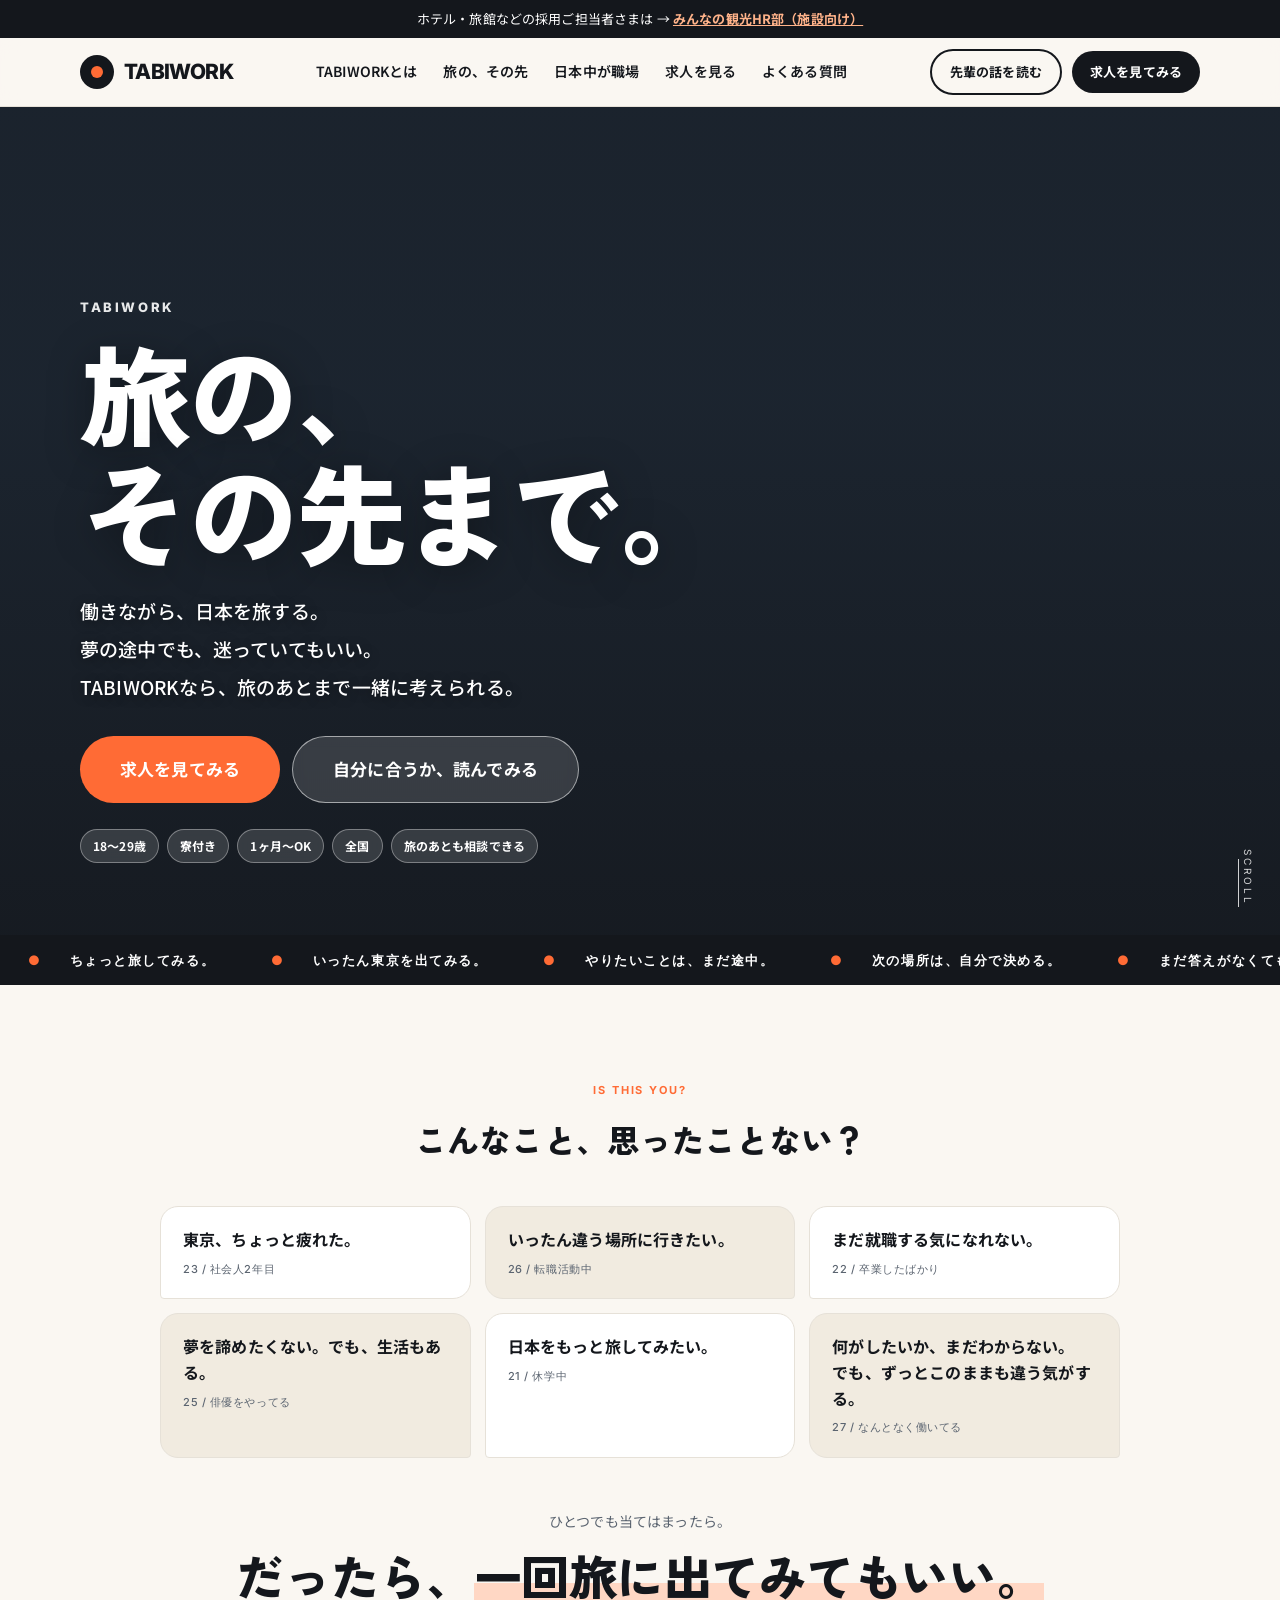
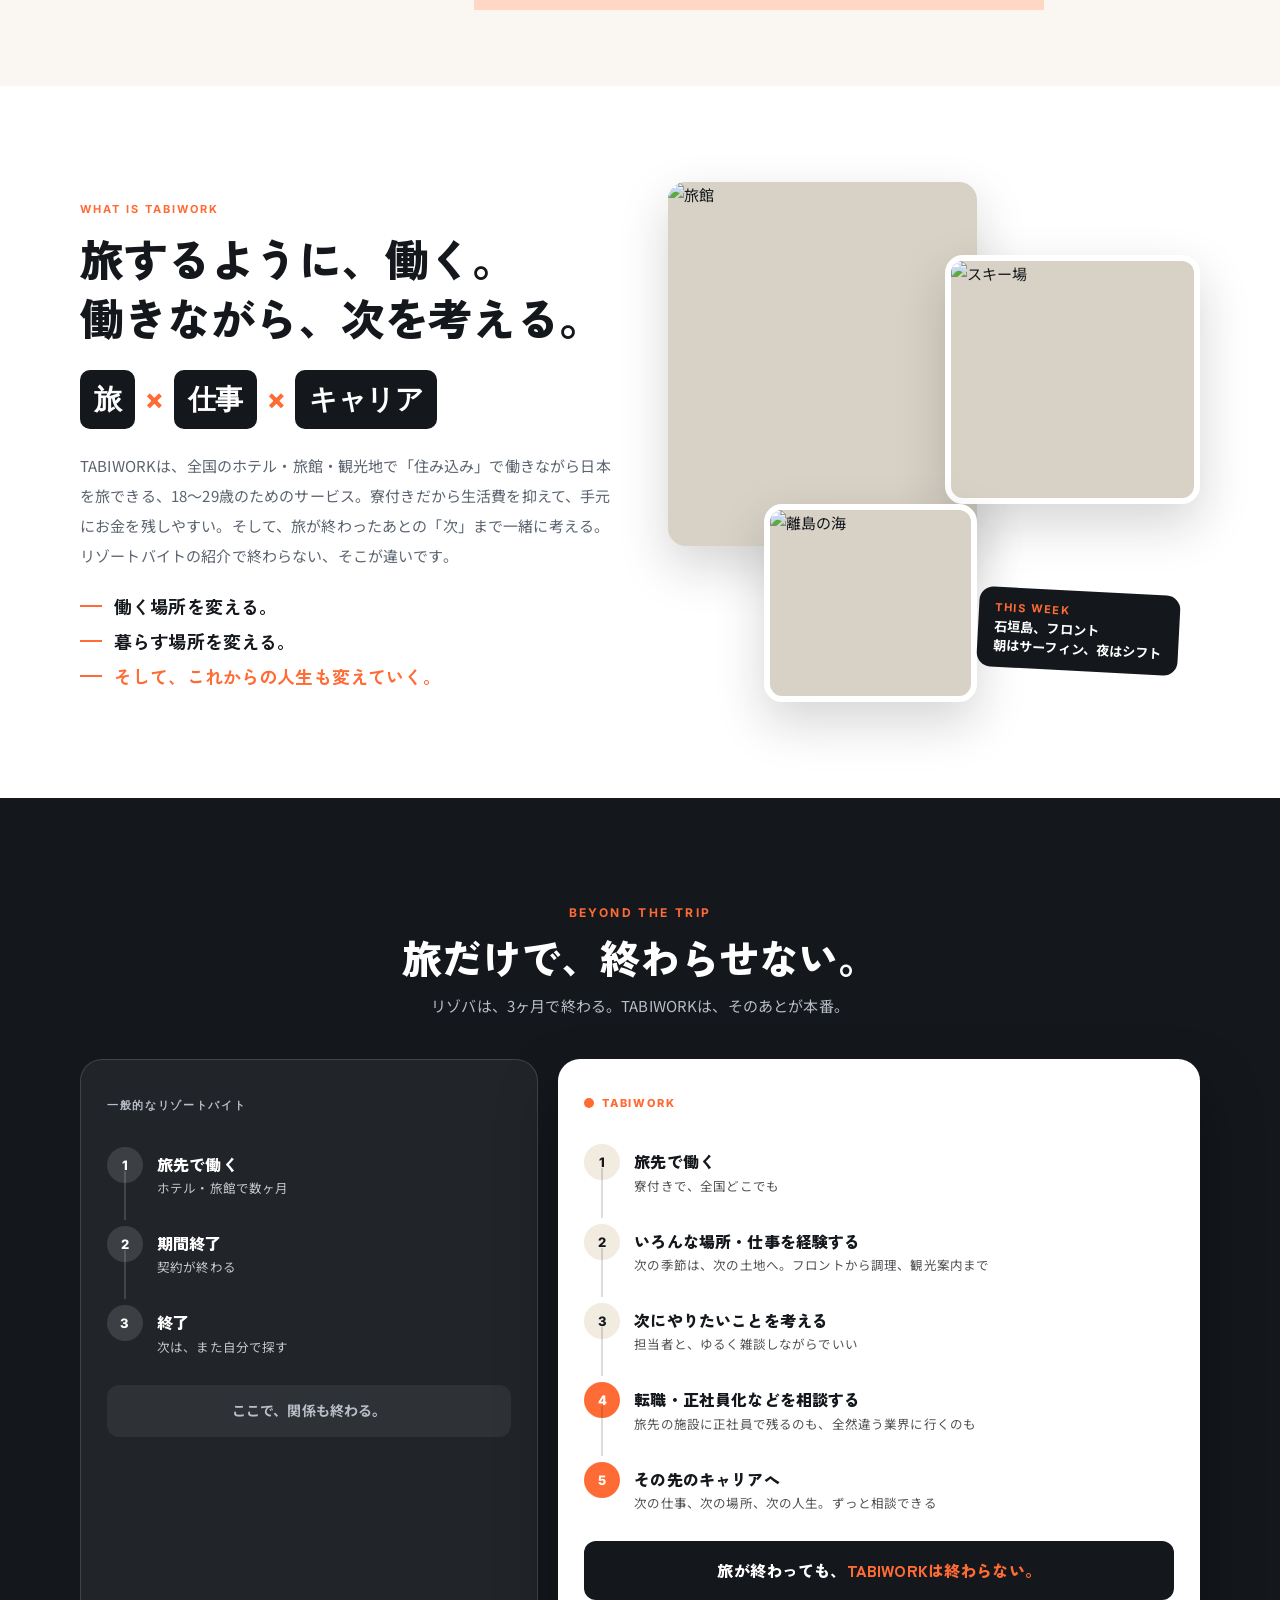
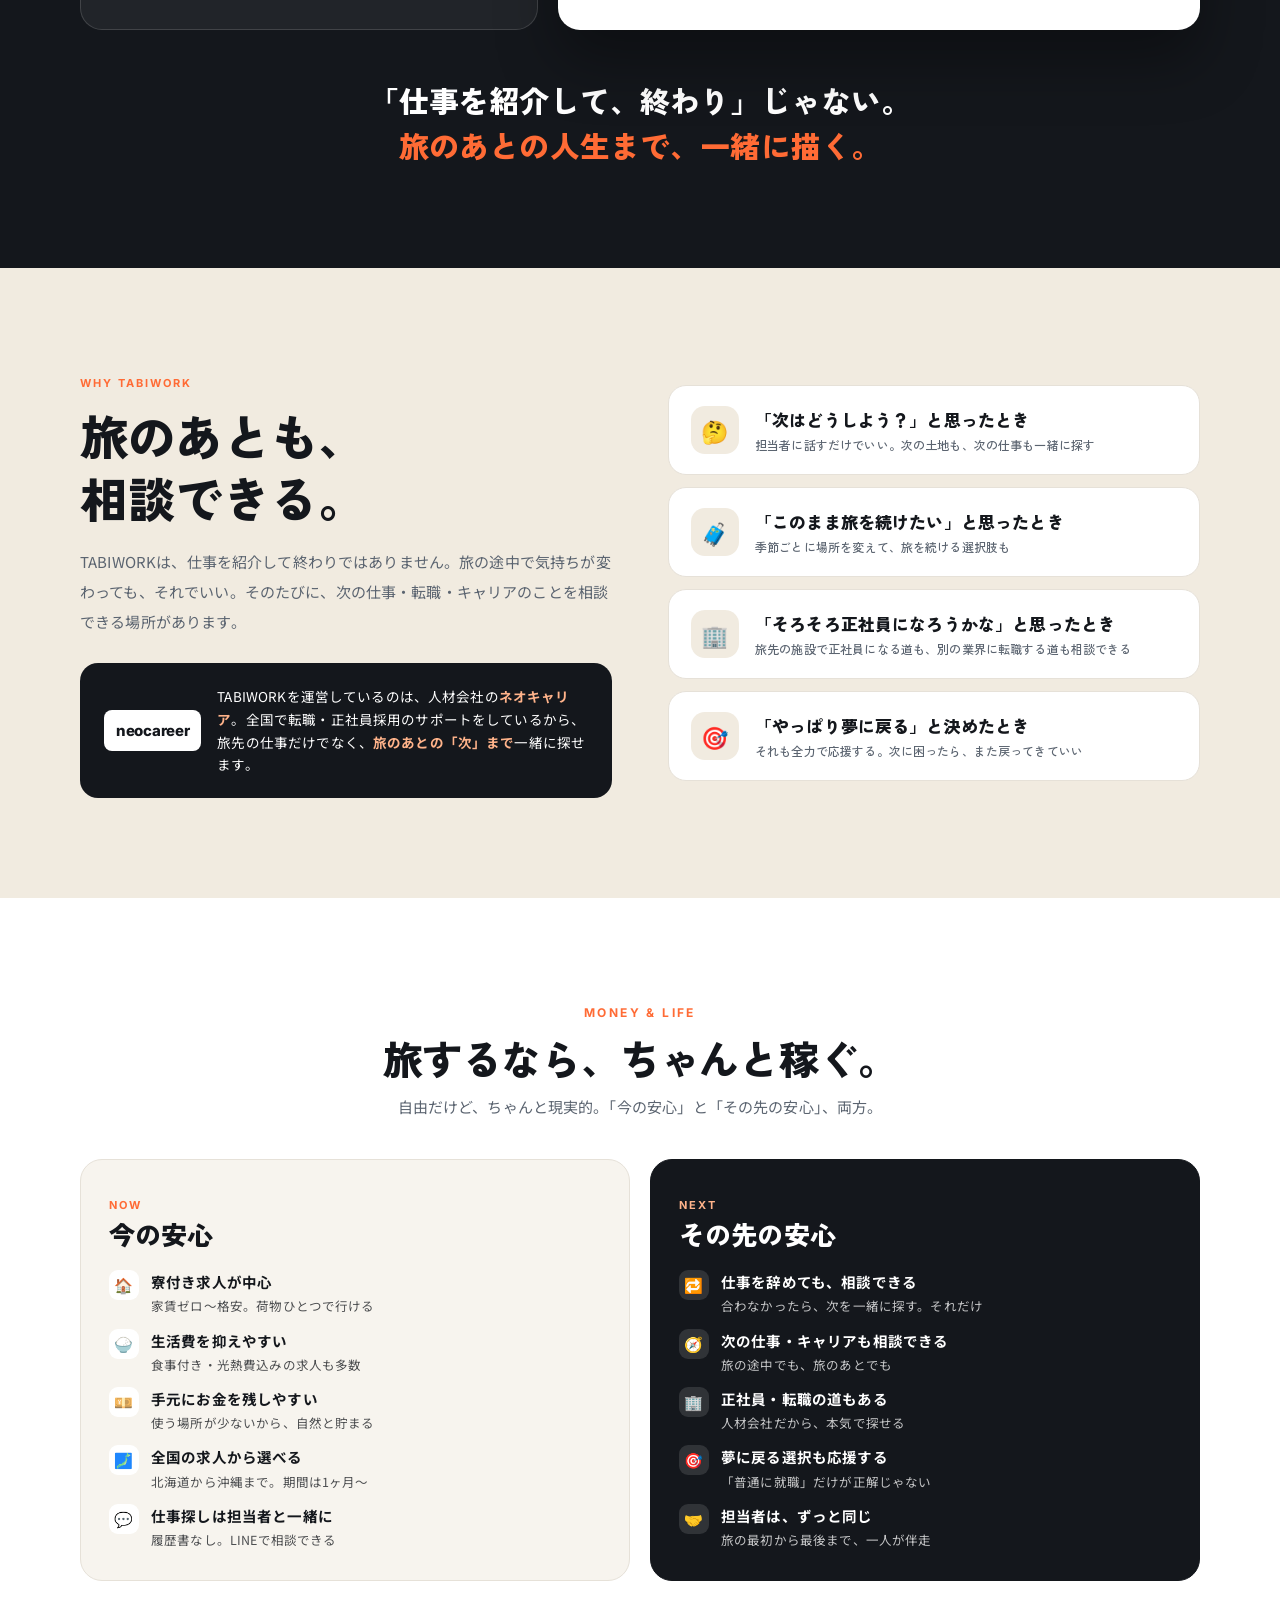
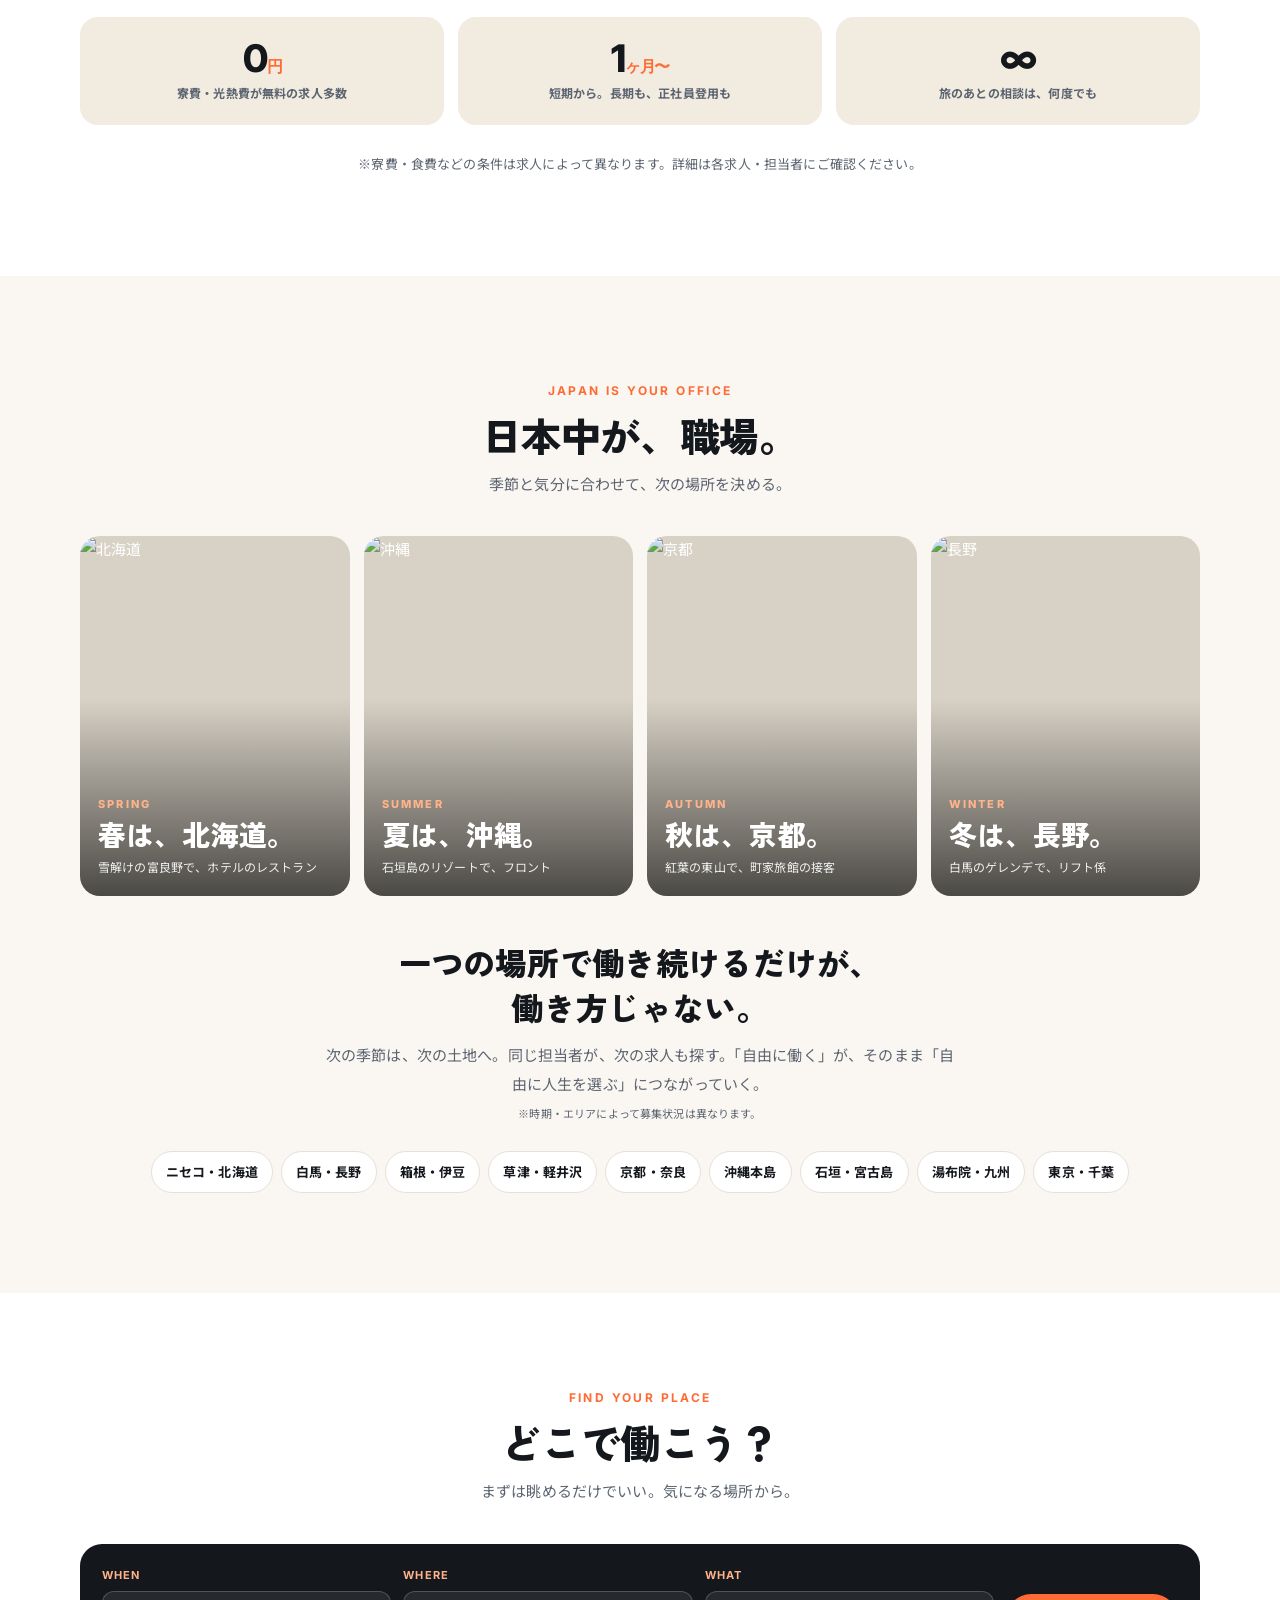
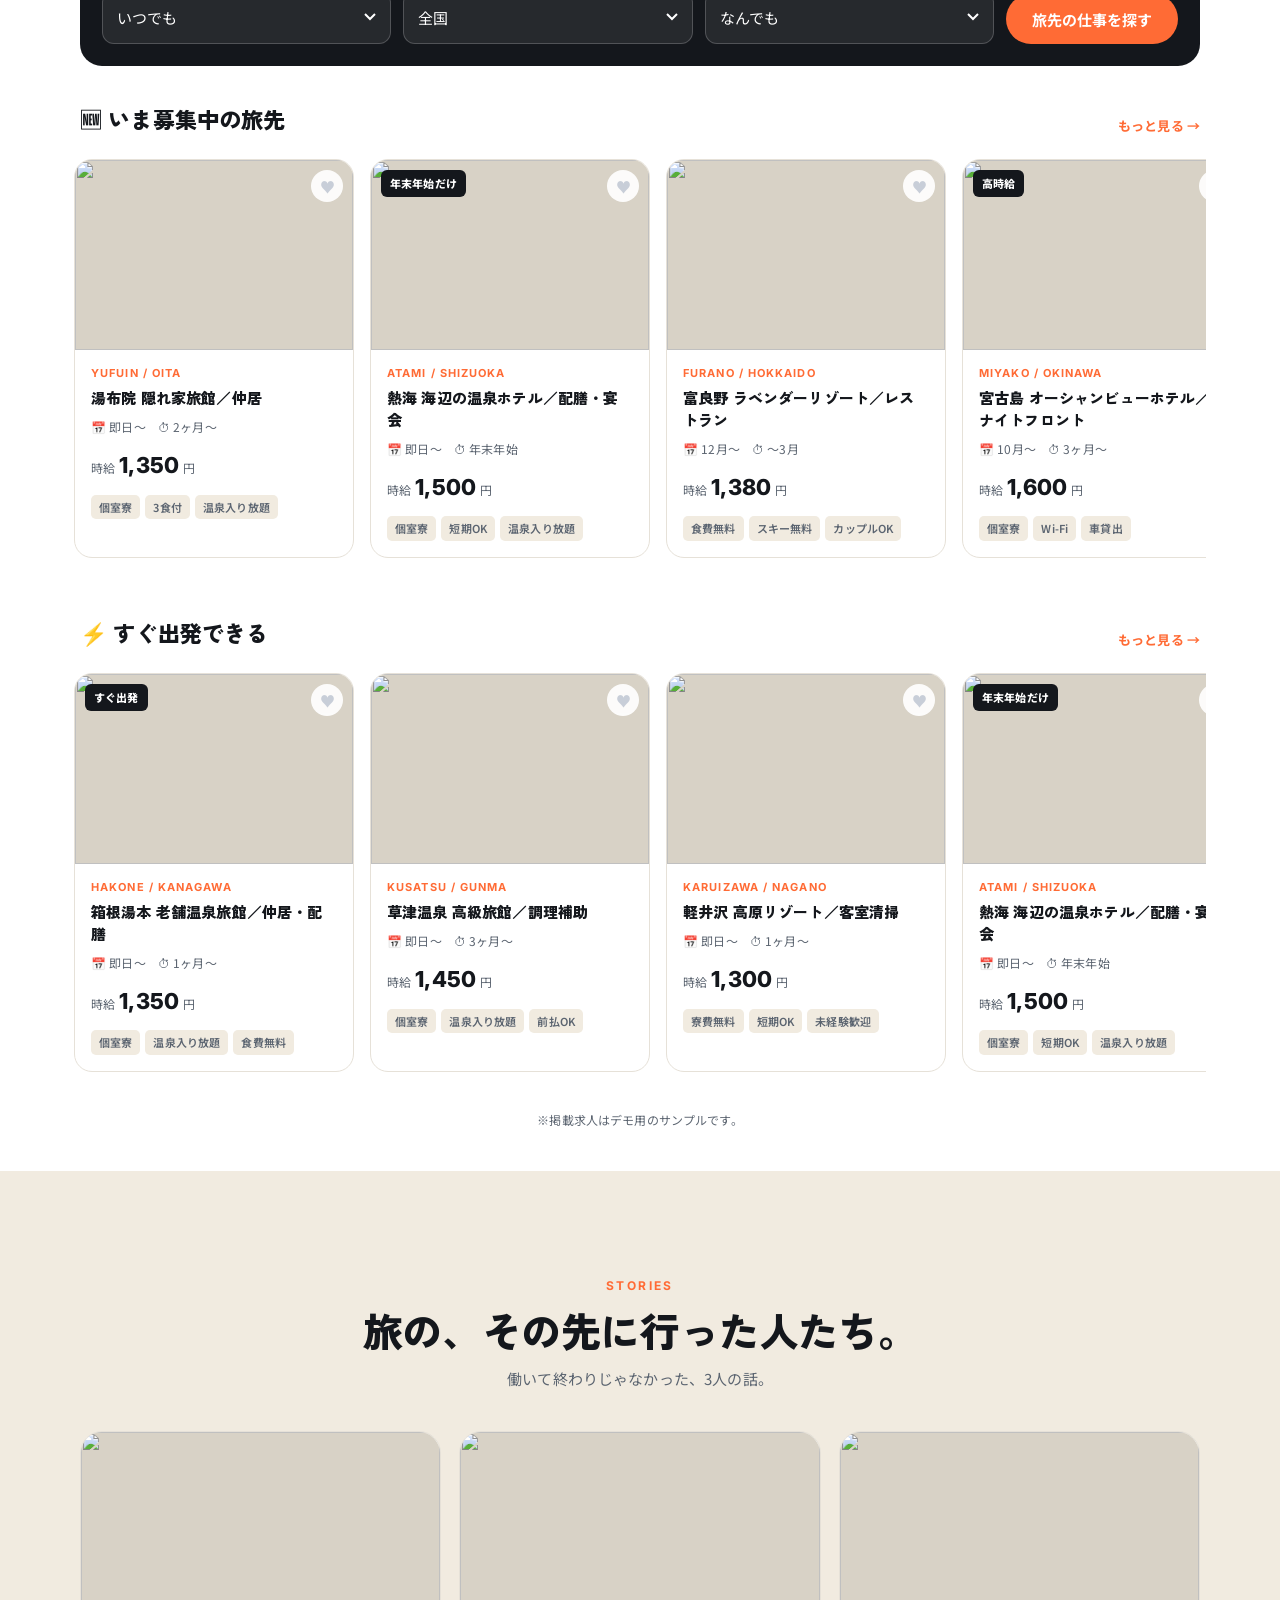
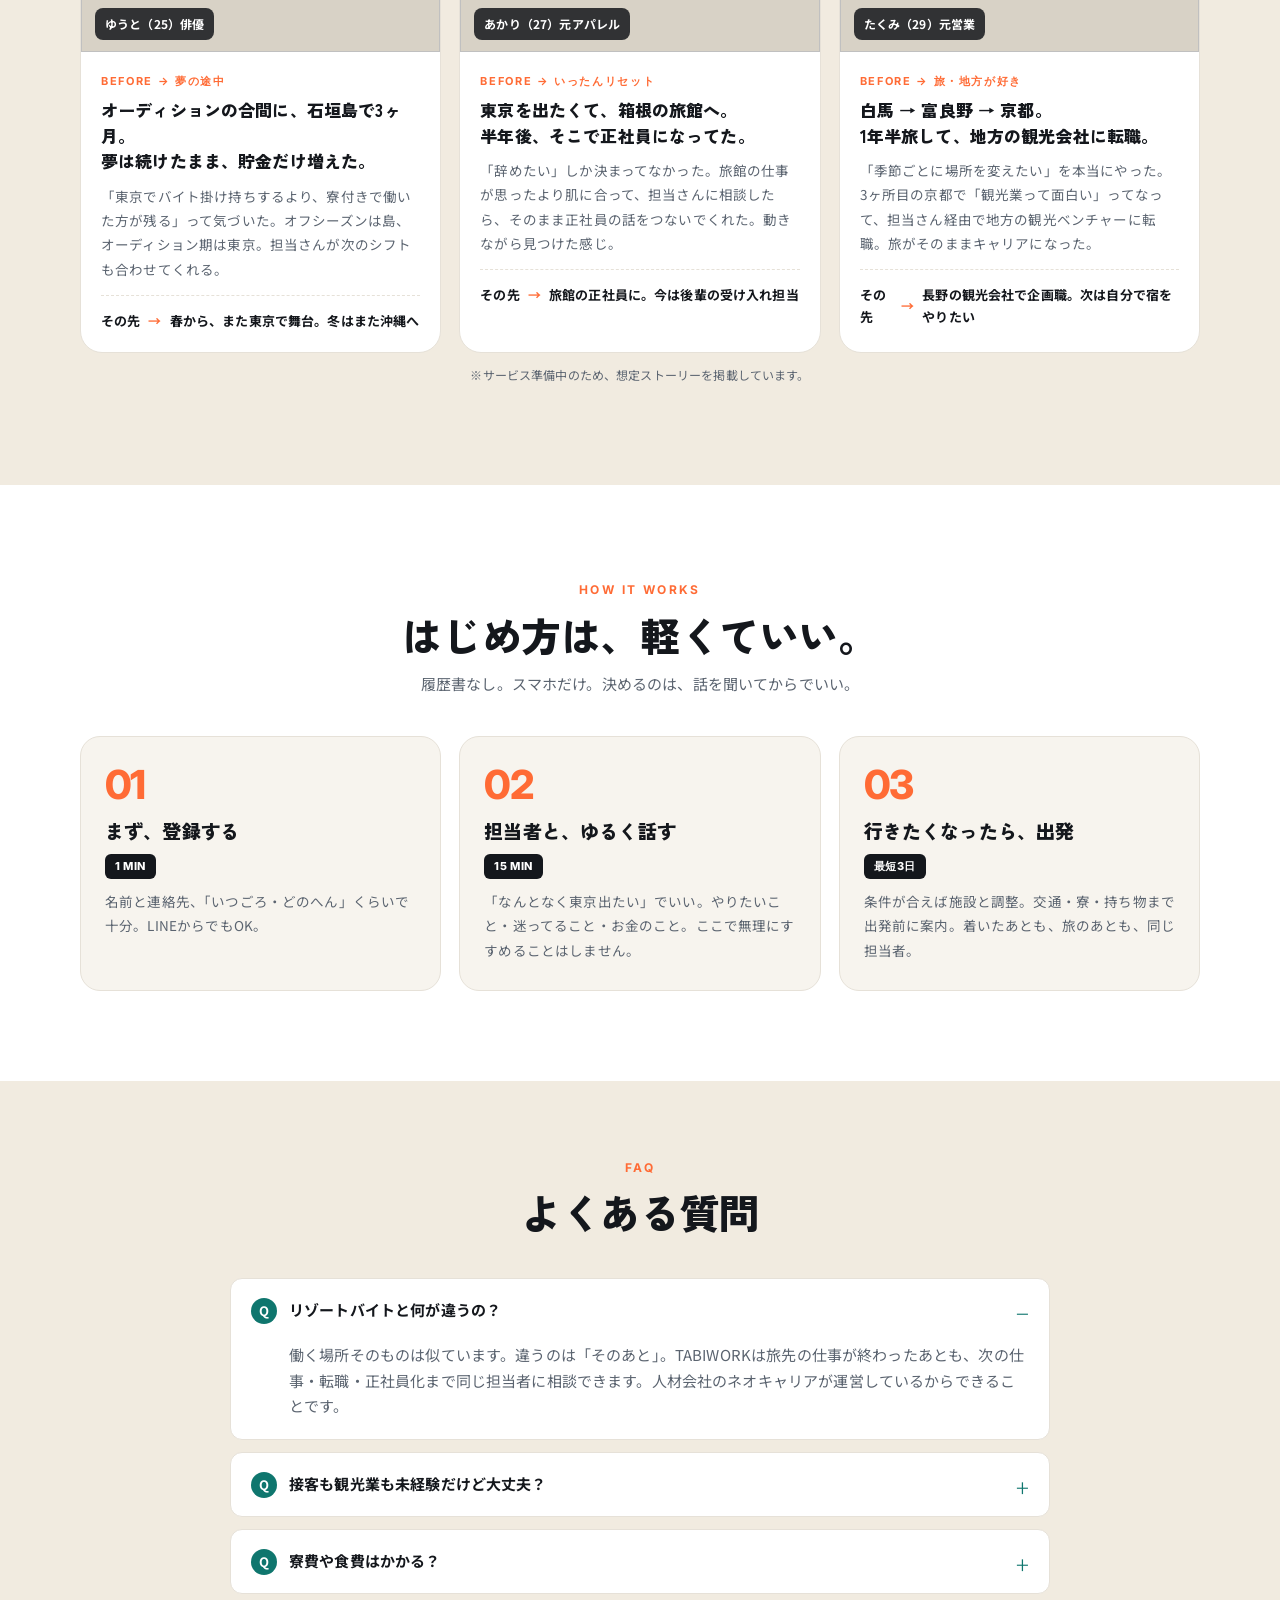
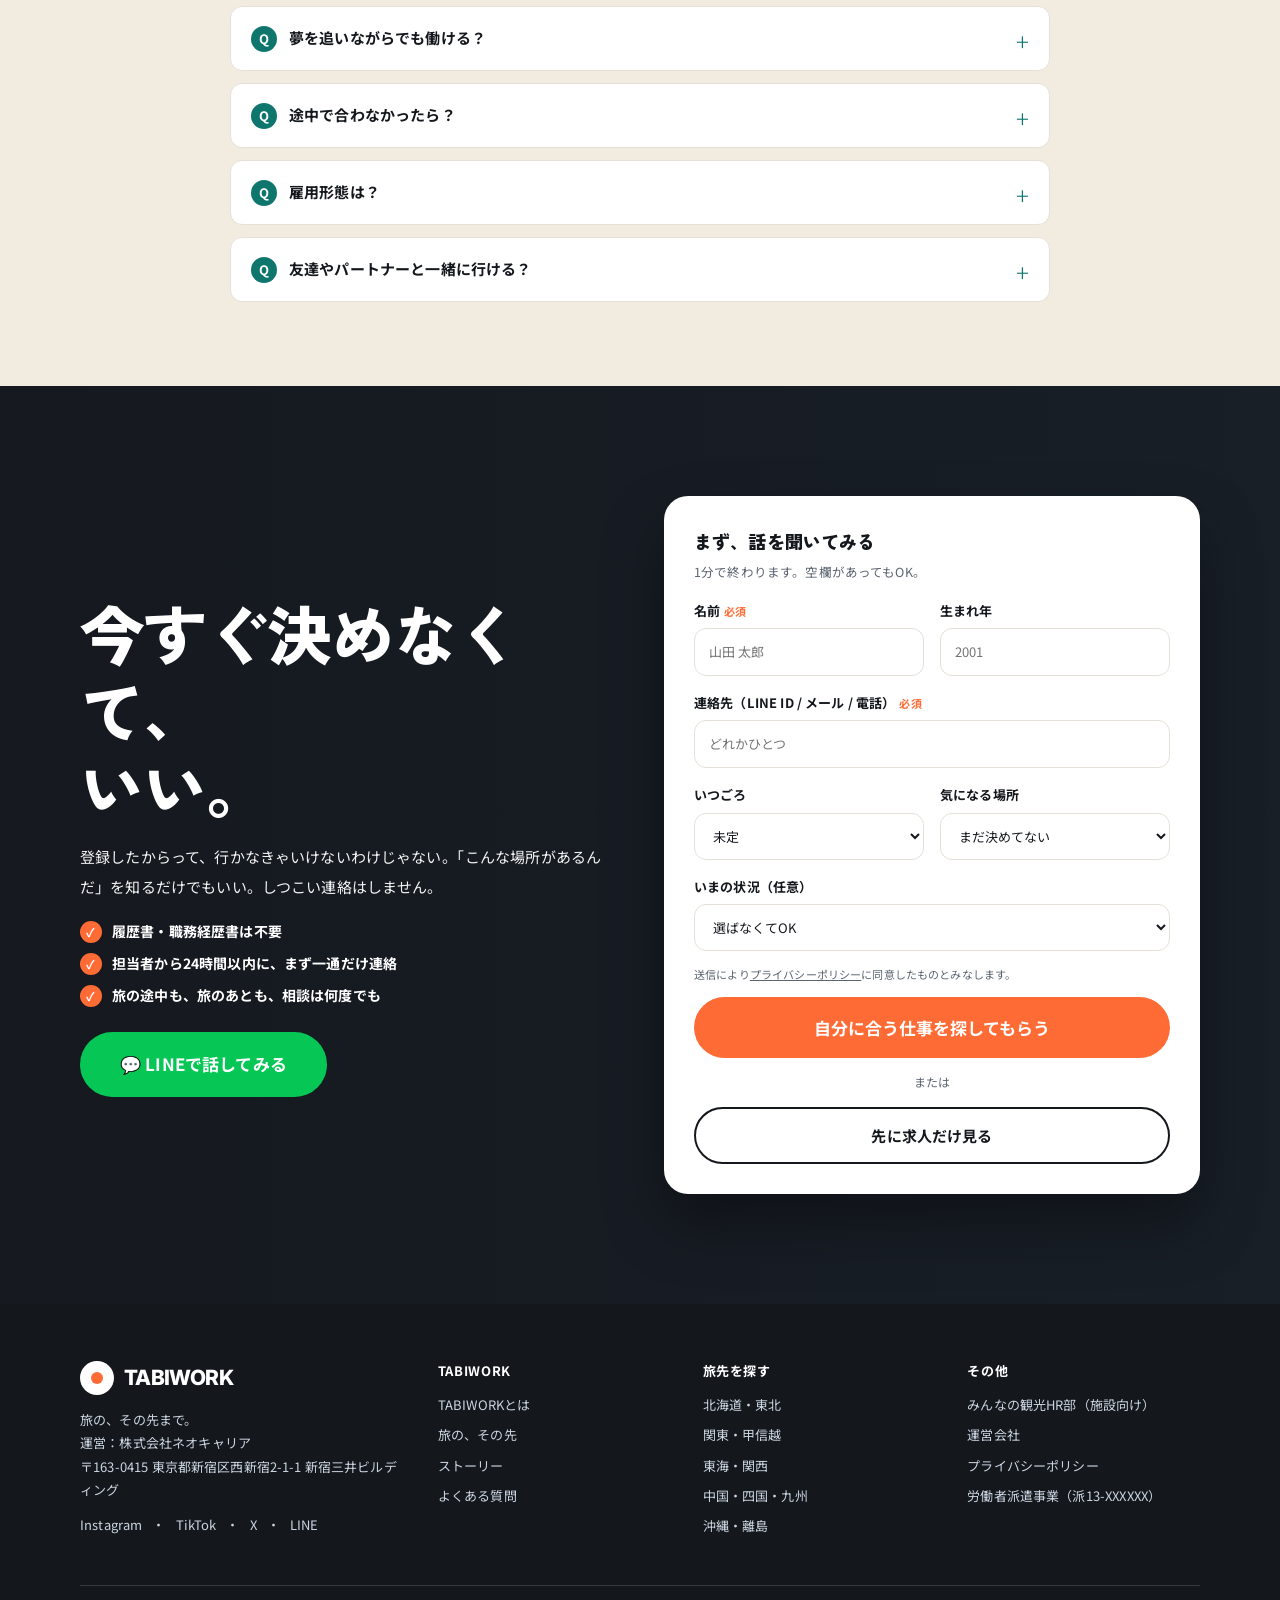
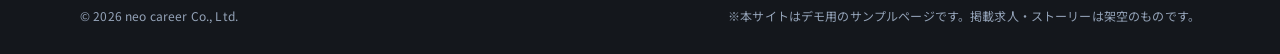
==== commit e5da7cba: "企業向けLPを「みんなの観光HR部」として再設計 - FVを「人を採る。から、人を活かす。へ。」に刷新（ビジョンコピー準拠） - 3レイヤー構造を骨格に：採用方法を変える→働き方を変える→業務そのもの" ====
--- a/index.html
+++ b/index.html
@@ -270,7 +270,7 @@
 </head>
 <body>
 
-<div class="switch-bar">ホテル・旅館などの採用ご担当者さまは → <a href="business/">施設向けサービスページへ</a></div>
+<div class="switch-bar">ホテル・旅館などの採用ご担当者さまは → <a href="business/">みんなの観光HR部（施設向け）</a></div>
 
 <header class="header">
   <div class="wrap">
@@ -564,7 +564,7 @@
         <p style="margin-top:12px;display:flex;gap:10px"><a href="#">Instagram</a>・<a href="#">TikTok</a>・<a href="#">X</a>・<a href="#">LINE</a></p></div>
       <div><h4>TABIWORK</h4><ul><li><a href="#about">TABIWORKとは</a></li><li><a href="#beyond">旅の、その先</a></li><li><a href="#voices">ストーリー</a></li><li><a href="#faq">よくある質問</a></li></ul></div>
       <div><h4>旅先を探す</h4><ul><li><a href="#free">北海道・東北</a></li><li><a href="#free">関東・甲信越</a></li><li><a href="#free">東海・関西</a></li><li><a href="#free">中国・四国・九州</a></li><li><a href="#free">沖縄・離島</a></li></ul></div>
-      <div><h4>その他</h4><ul><li><a href="business/">施設・企業の方へ</a></li><li><a href="https://www.neo-career.co.jp/" target="_blank" rel="noopener">運営会社</a></li><li><a href="#">プライバシーポリシー</a></li><li><a href="#">労働者派遣事業（派13-XXXXXX）</a></li></ul></div>
+      <div><h4>その他</h4><ul><li><a href="business/">みんなの観光HR部（施設向け）</a></li><li><a href="https://www.neo-career.co.jp/" target="_blank" rel="noopener">運営会社</a></li><li><a href="#">プライバシーポリシー</a></li><li><a href="#">労働者派遣事業（派13-XXXXXX）</a></li></ul></div>
     </div>
     <div class="footer-bottom"><span>© 2026 neo career Co., Ltd.</span><span>※本サイトはデモ用のサンプルページです。掲載求人・ストーリーは架空のものです。</span></div>
   </div>
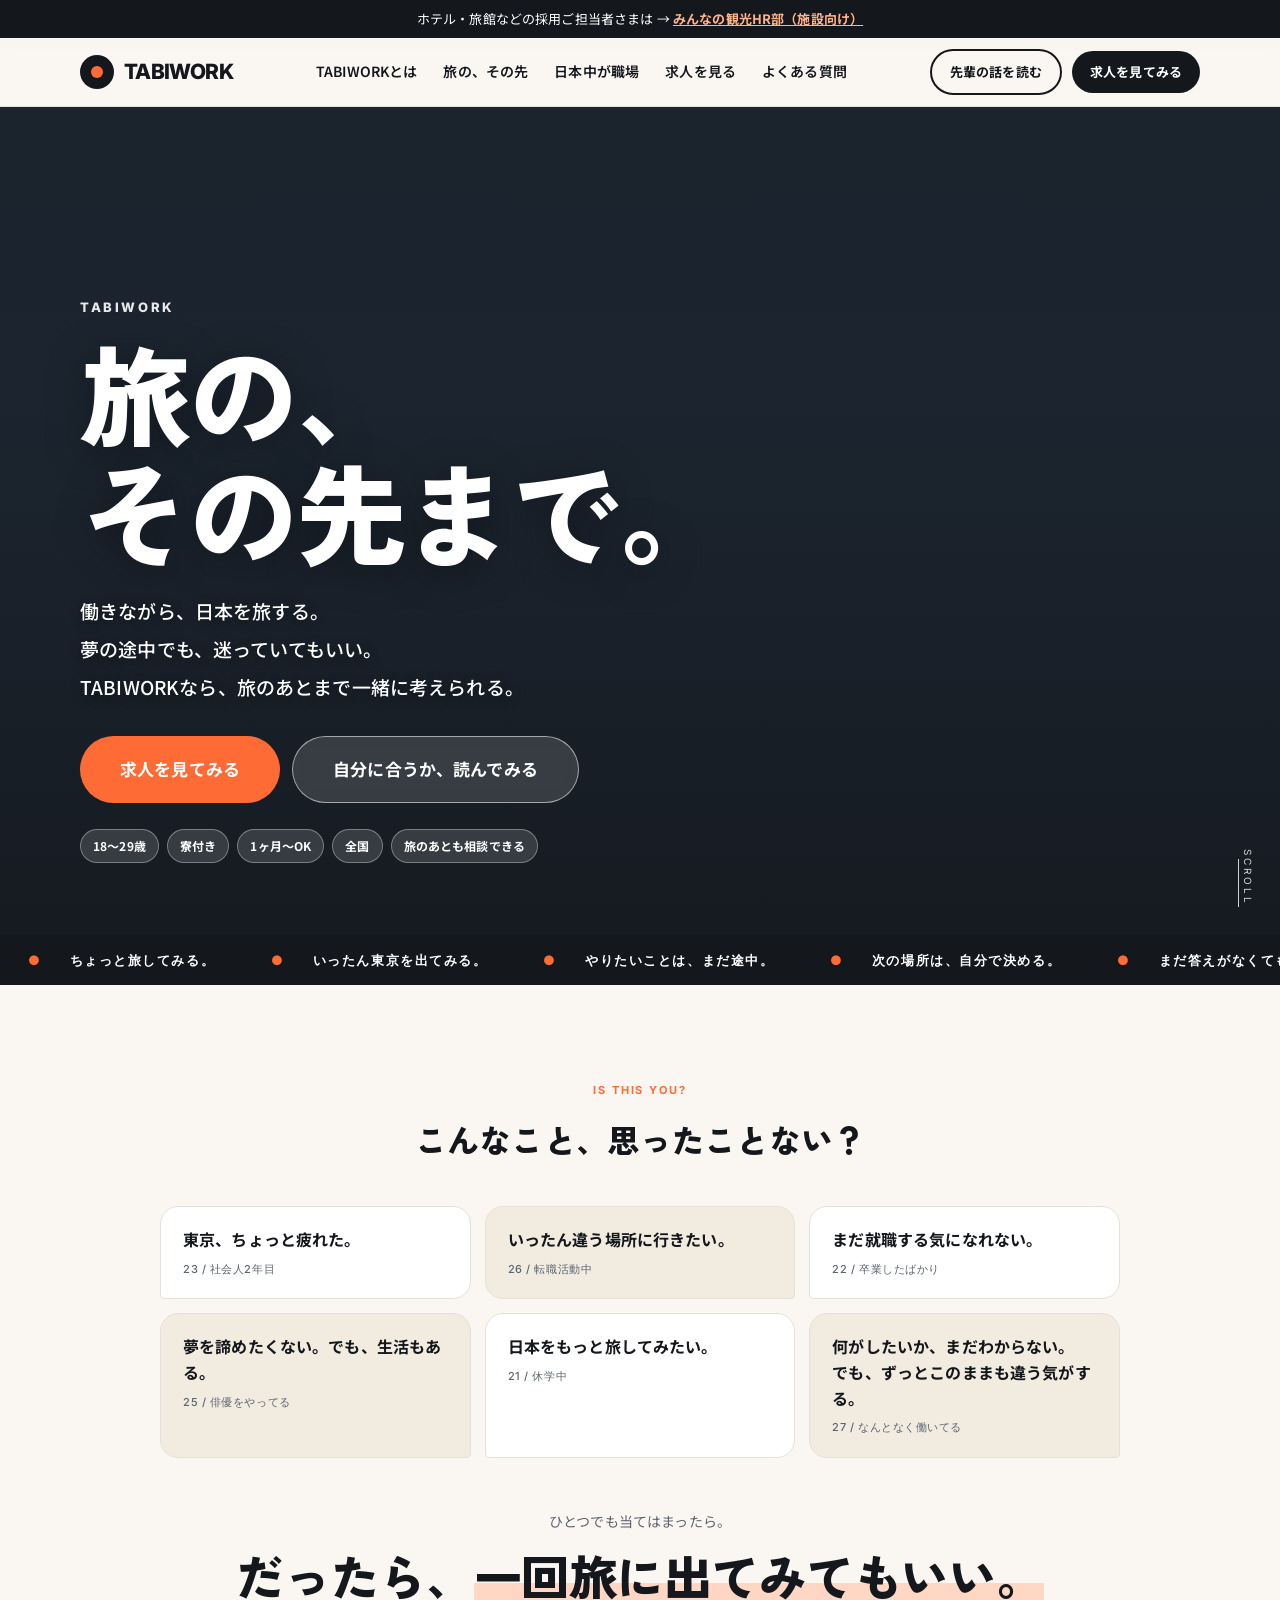
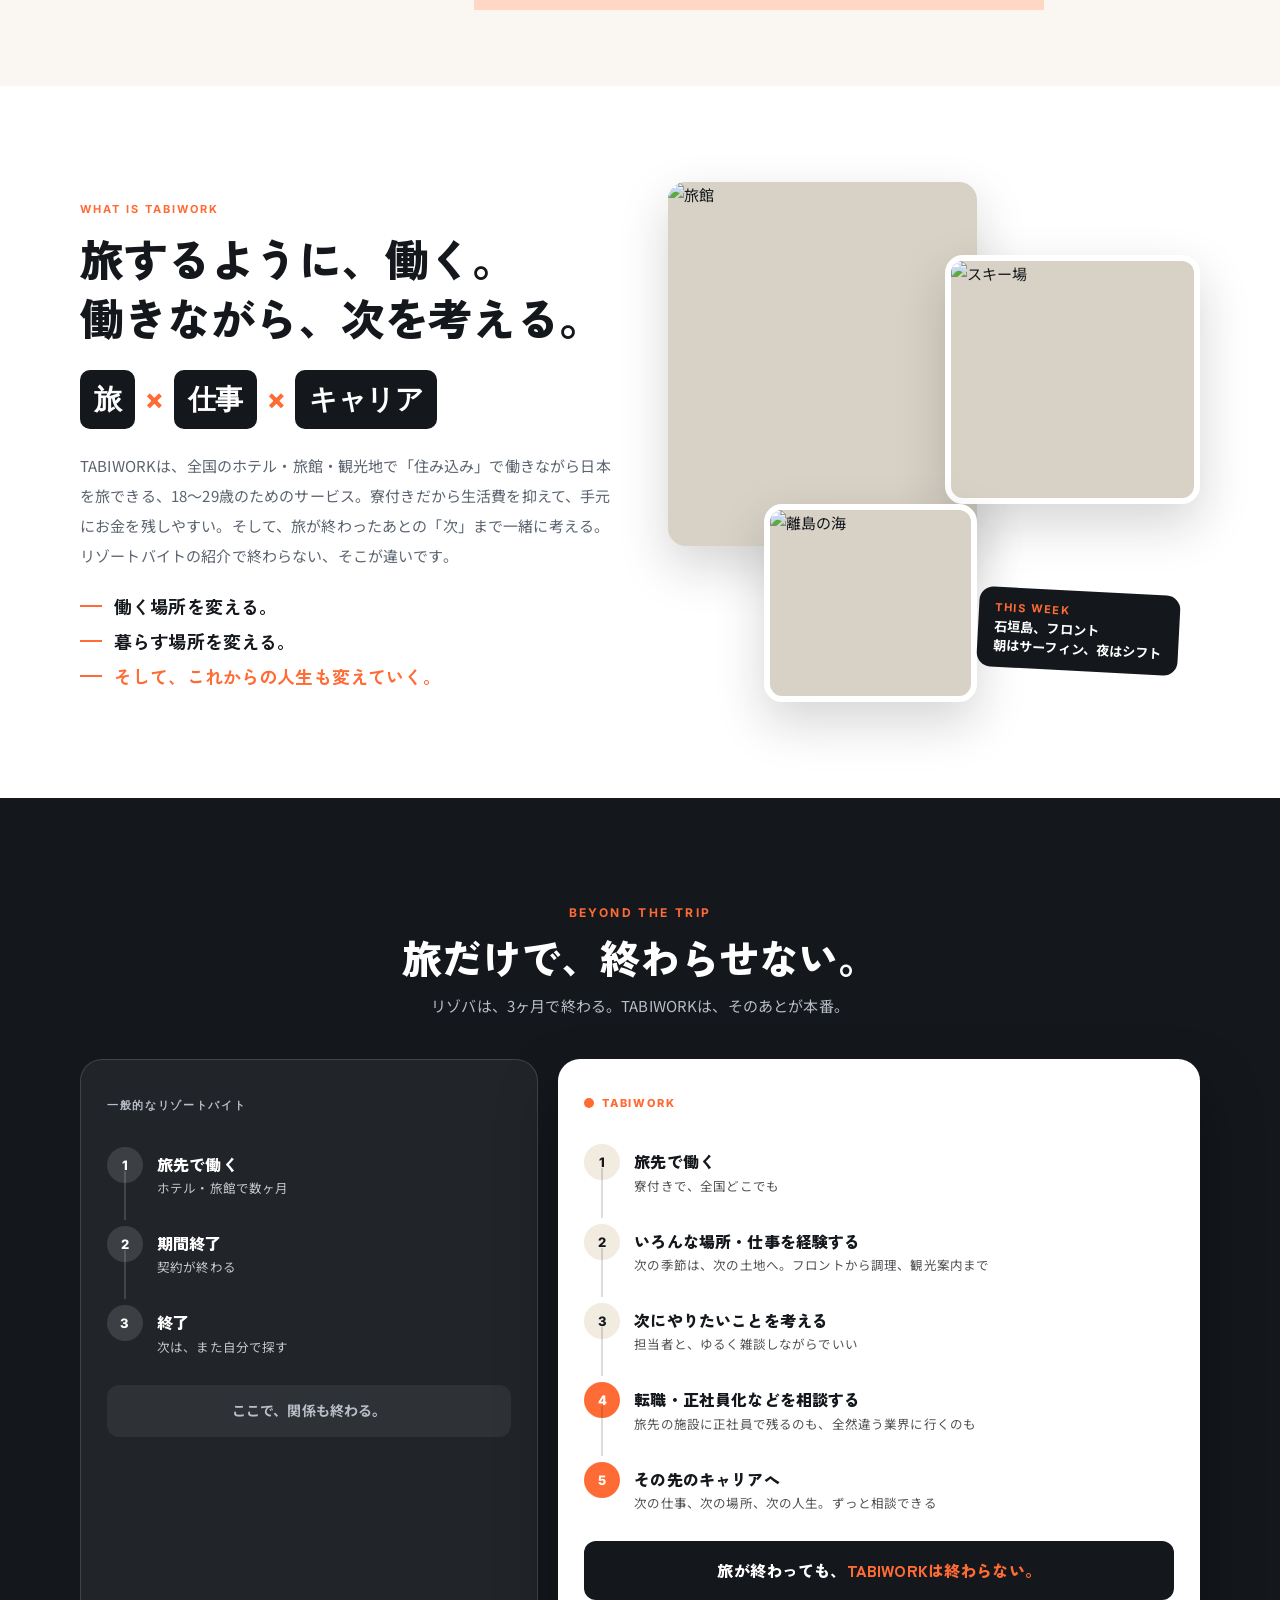
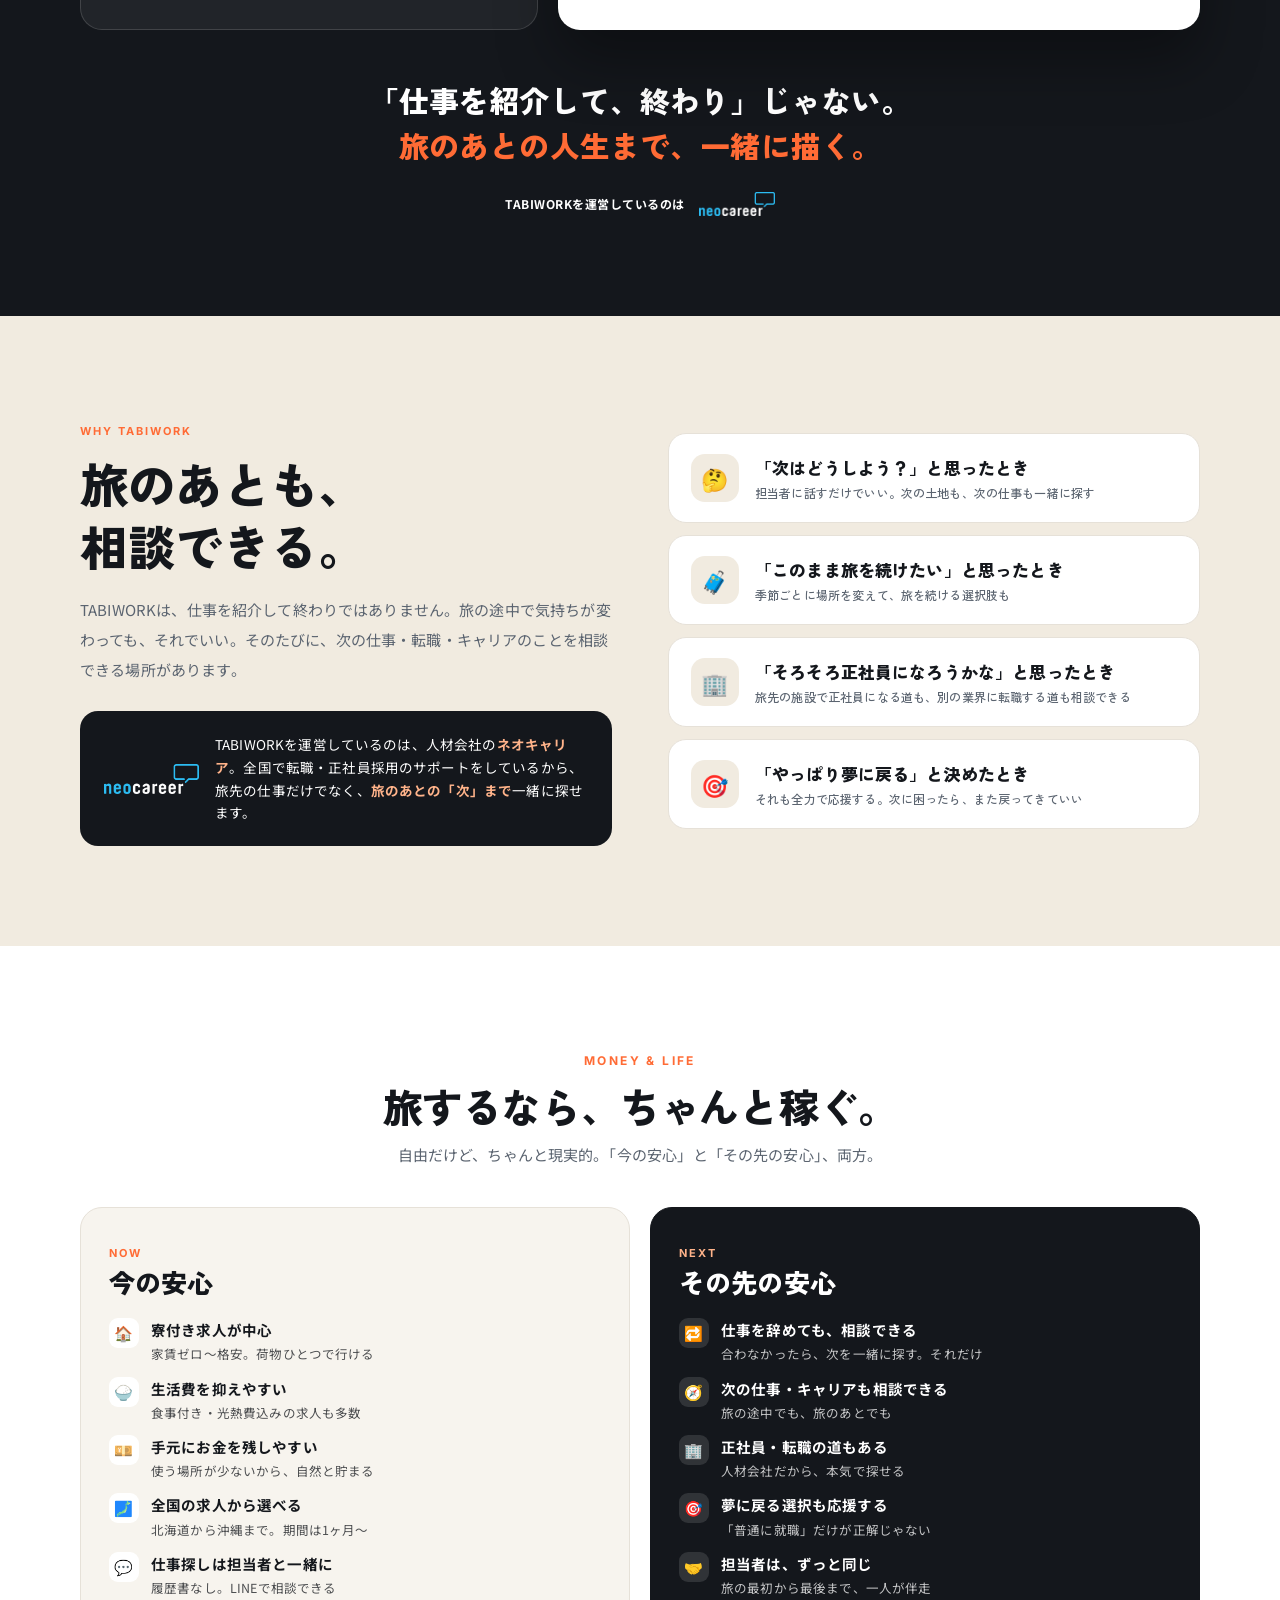
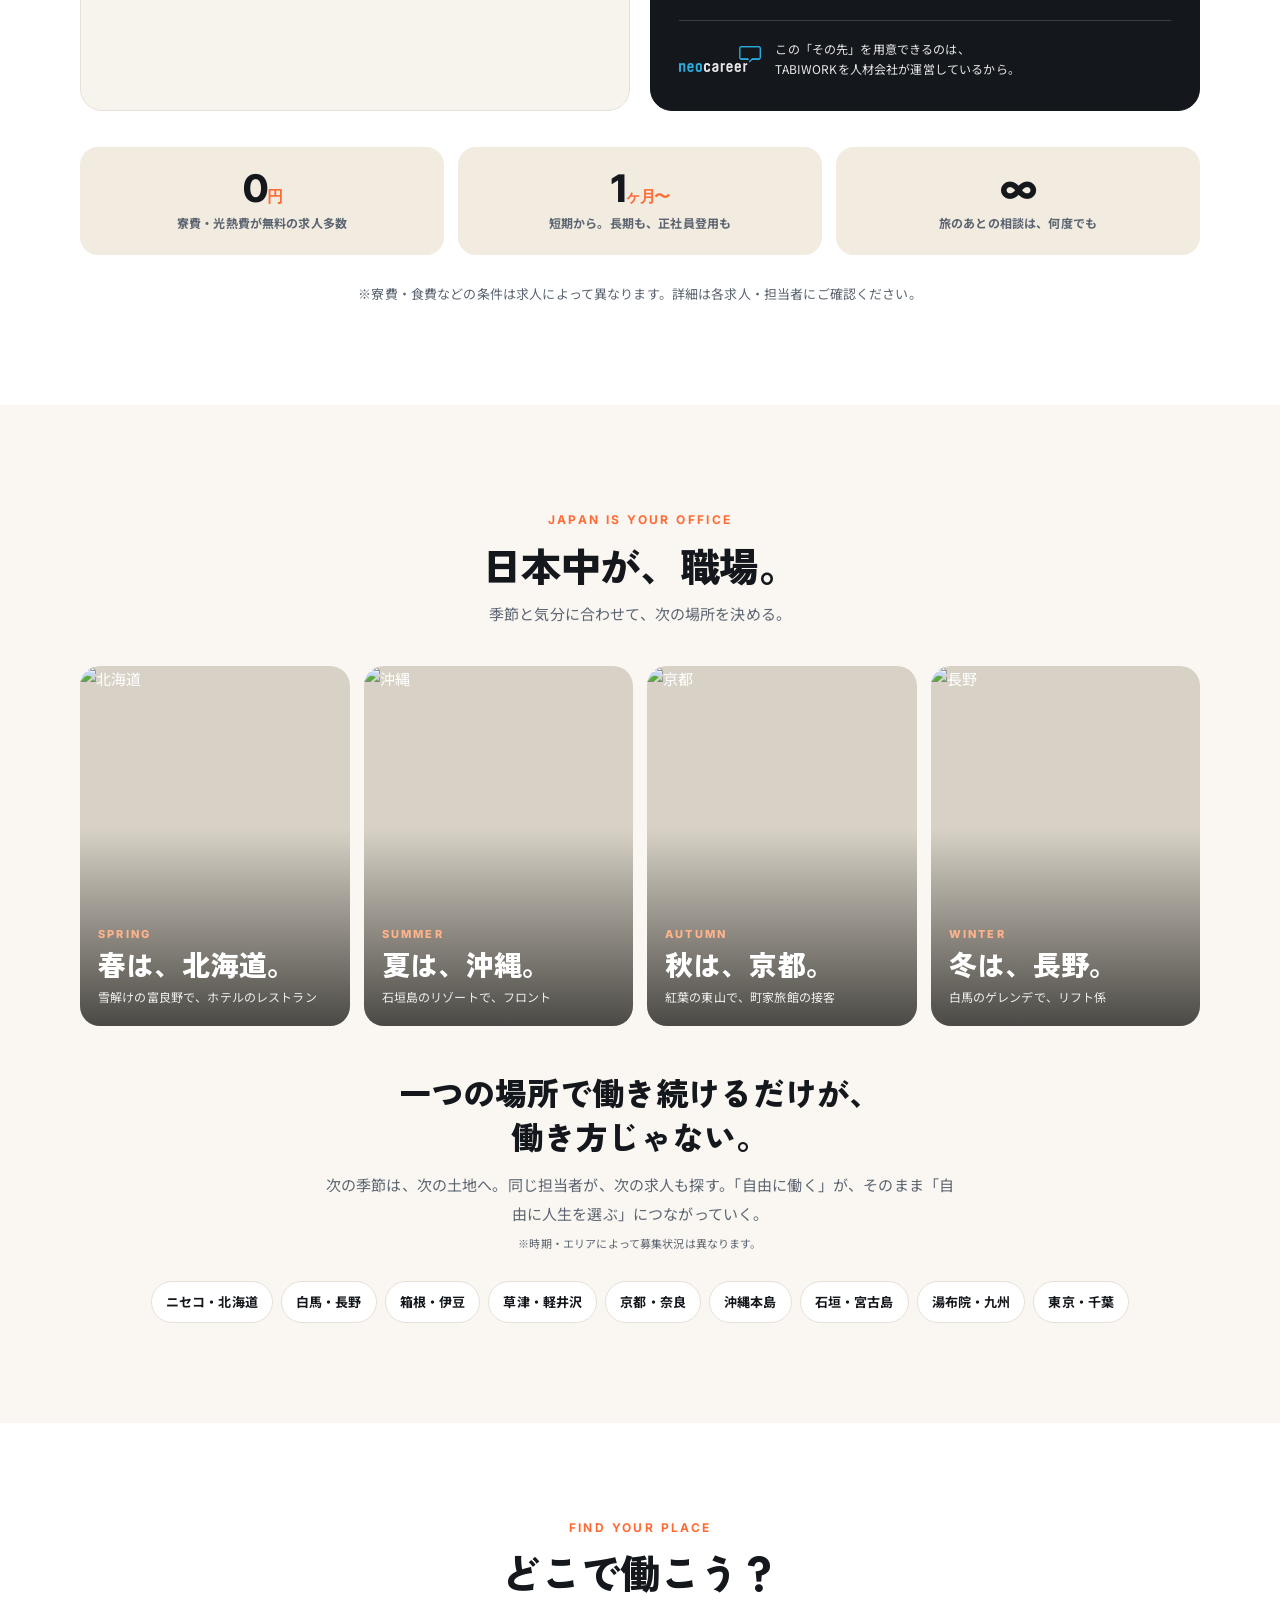
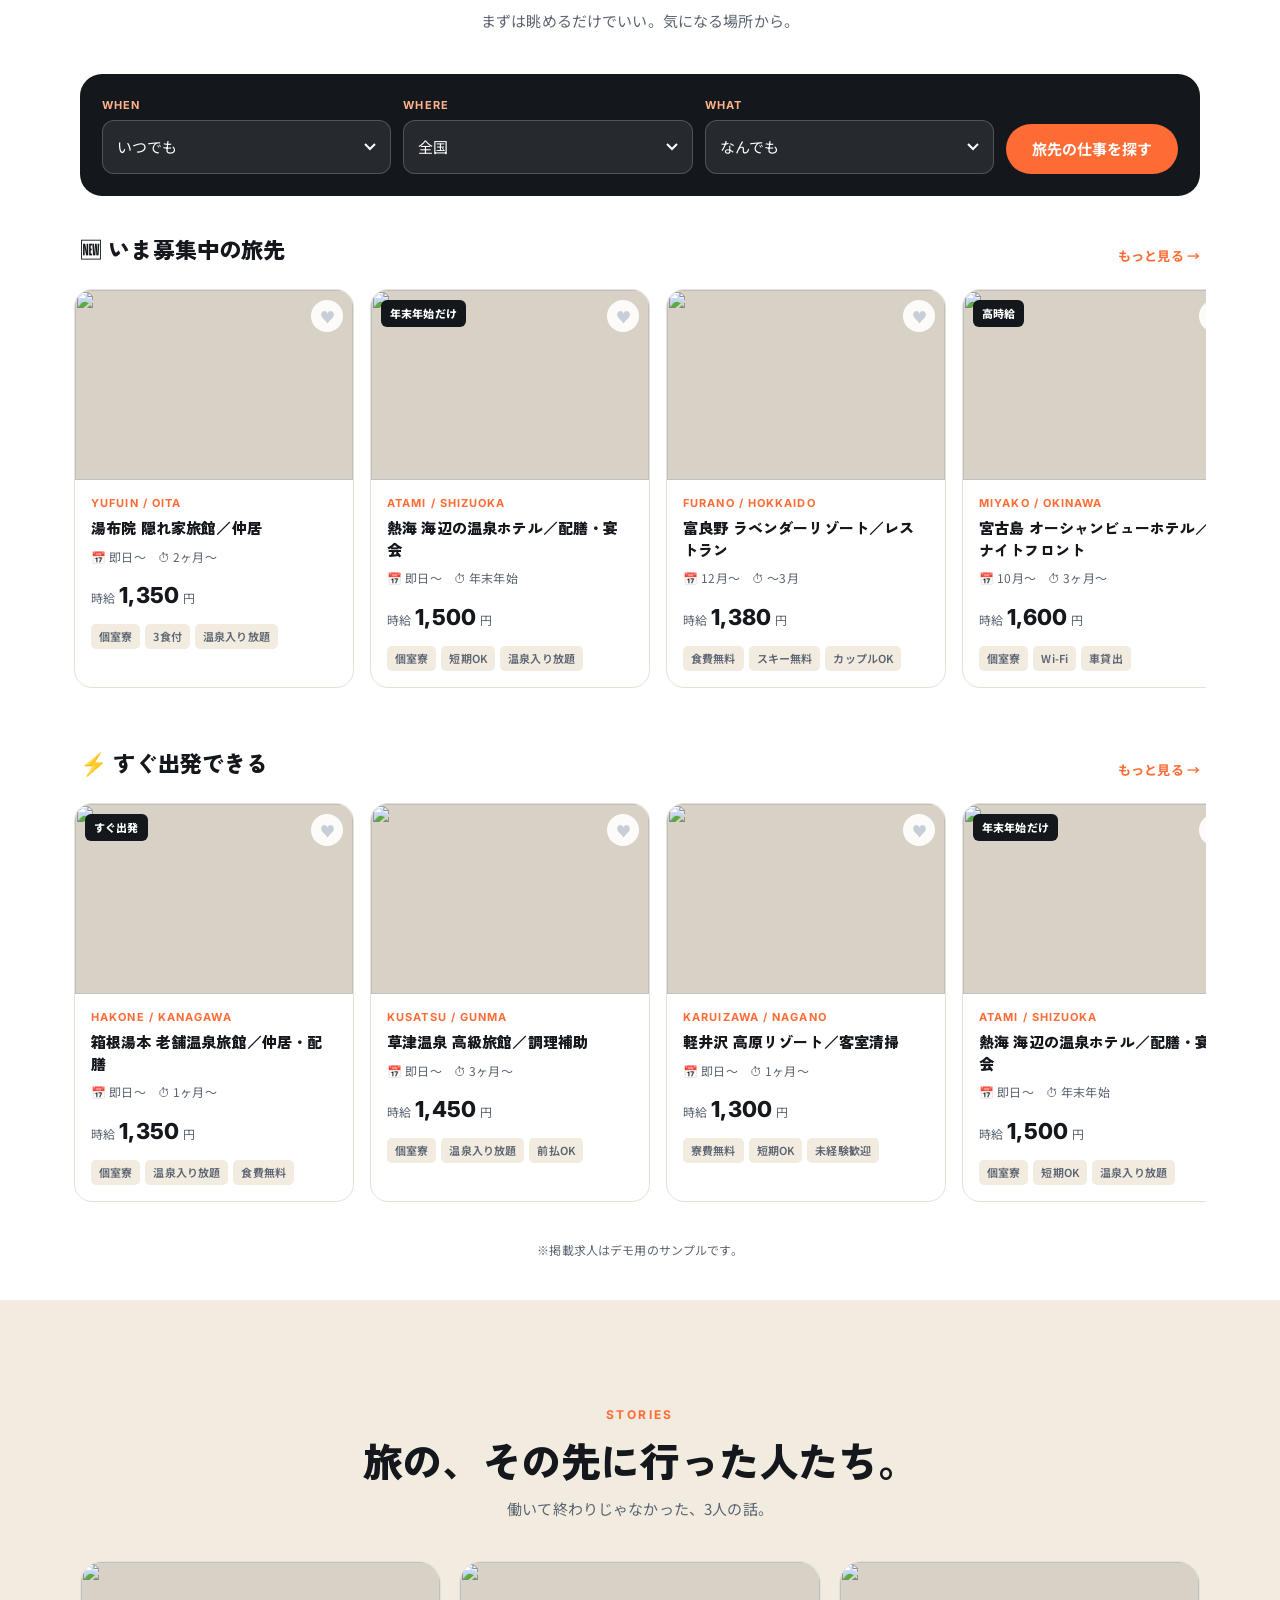
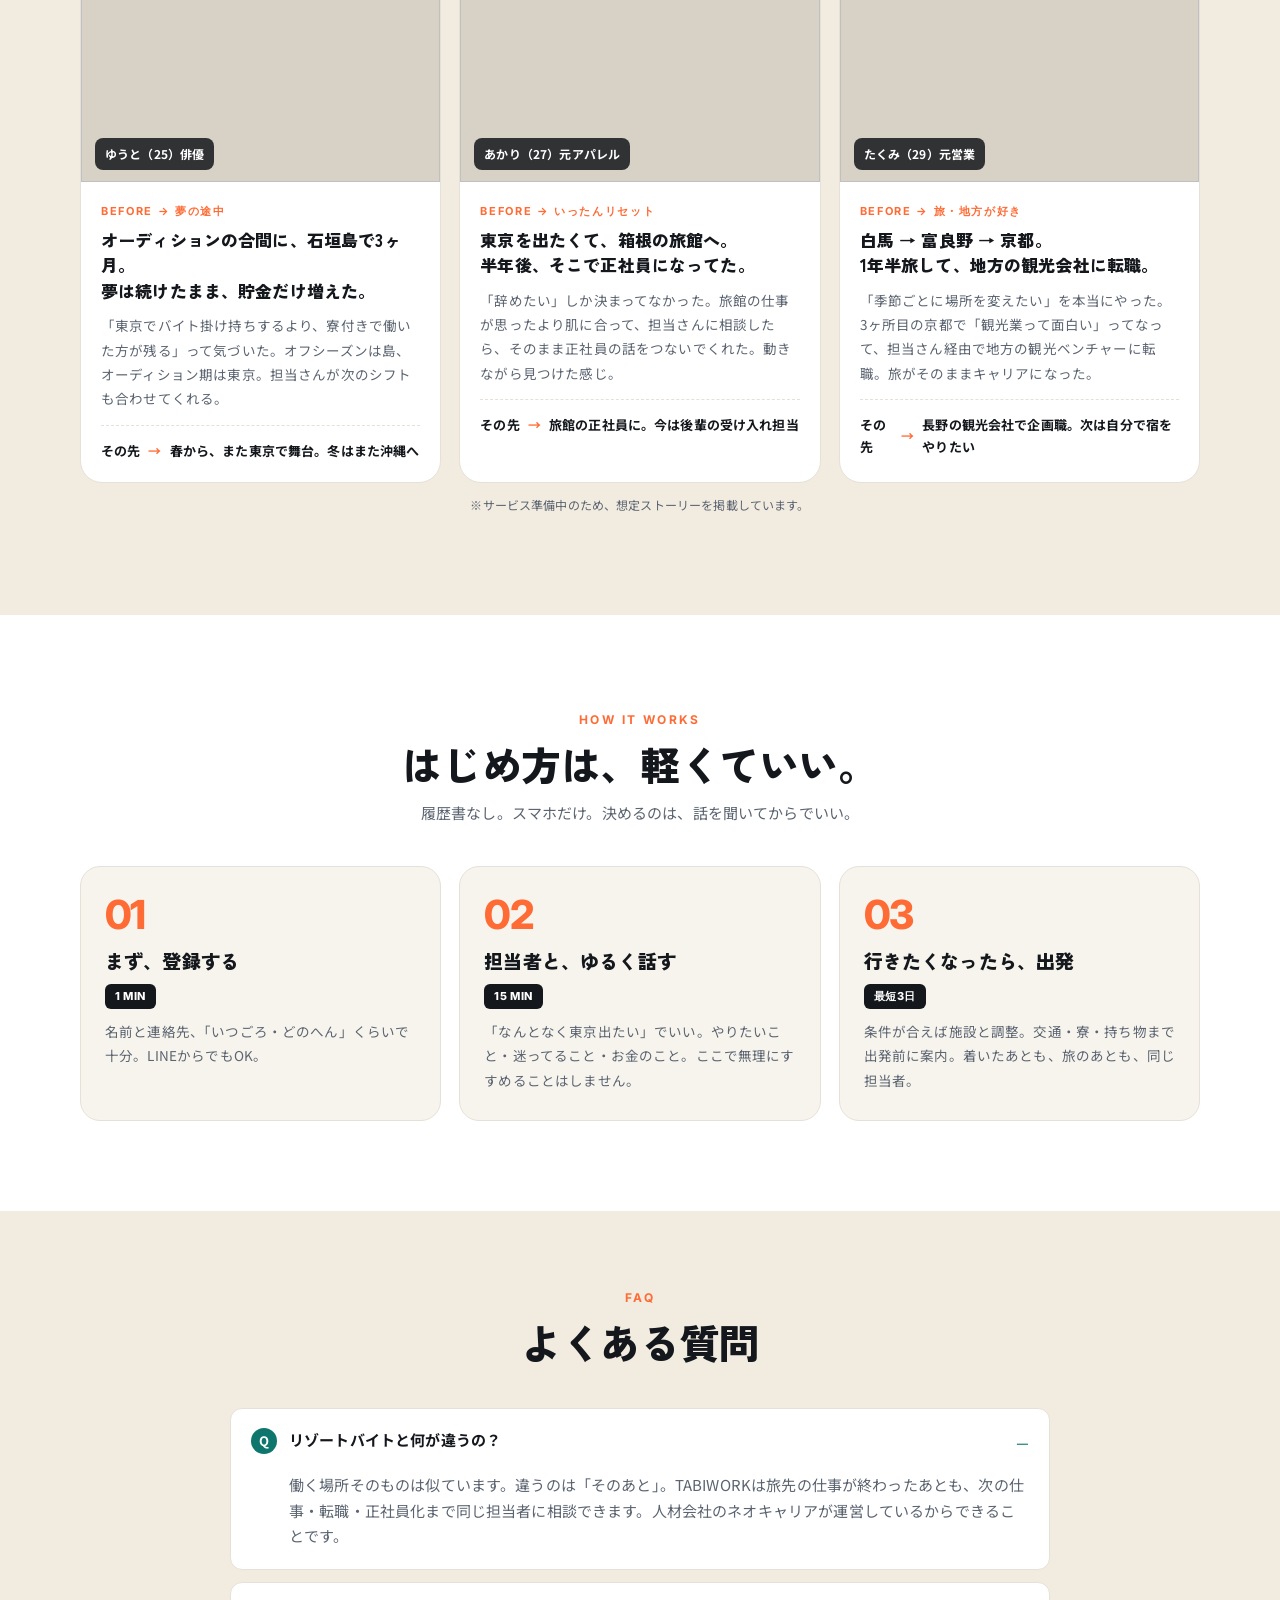
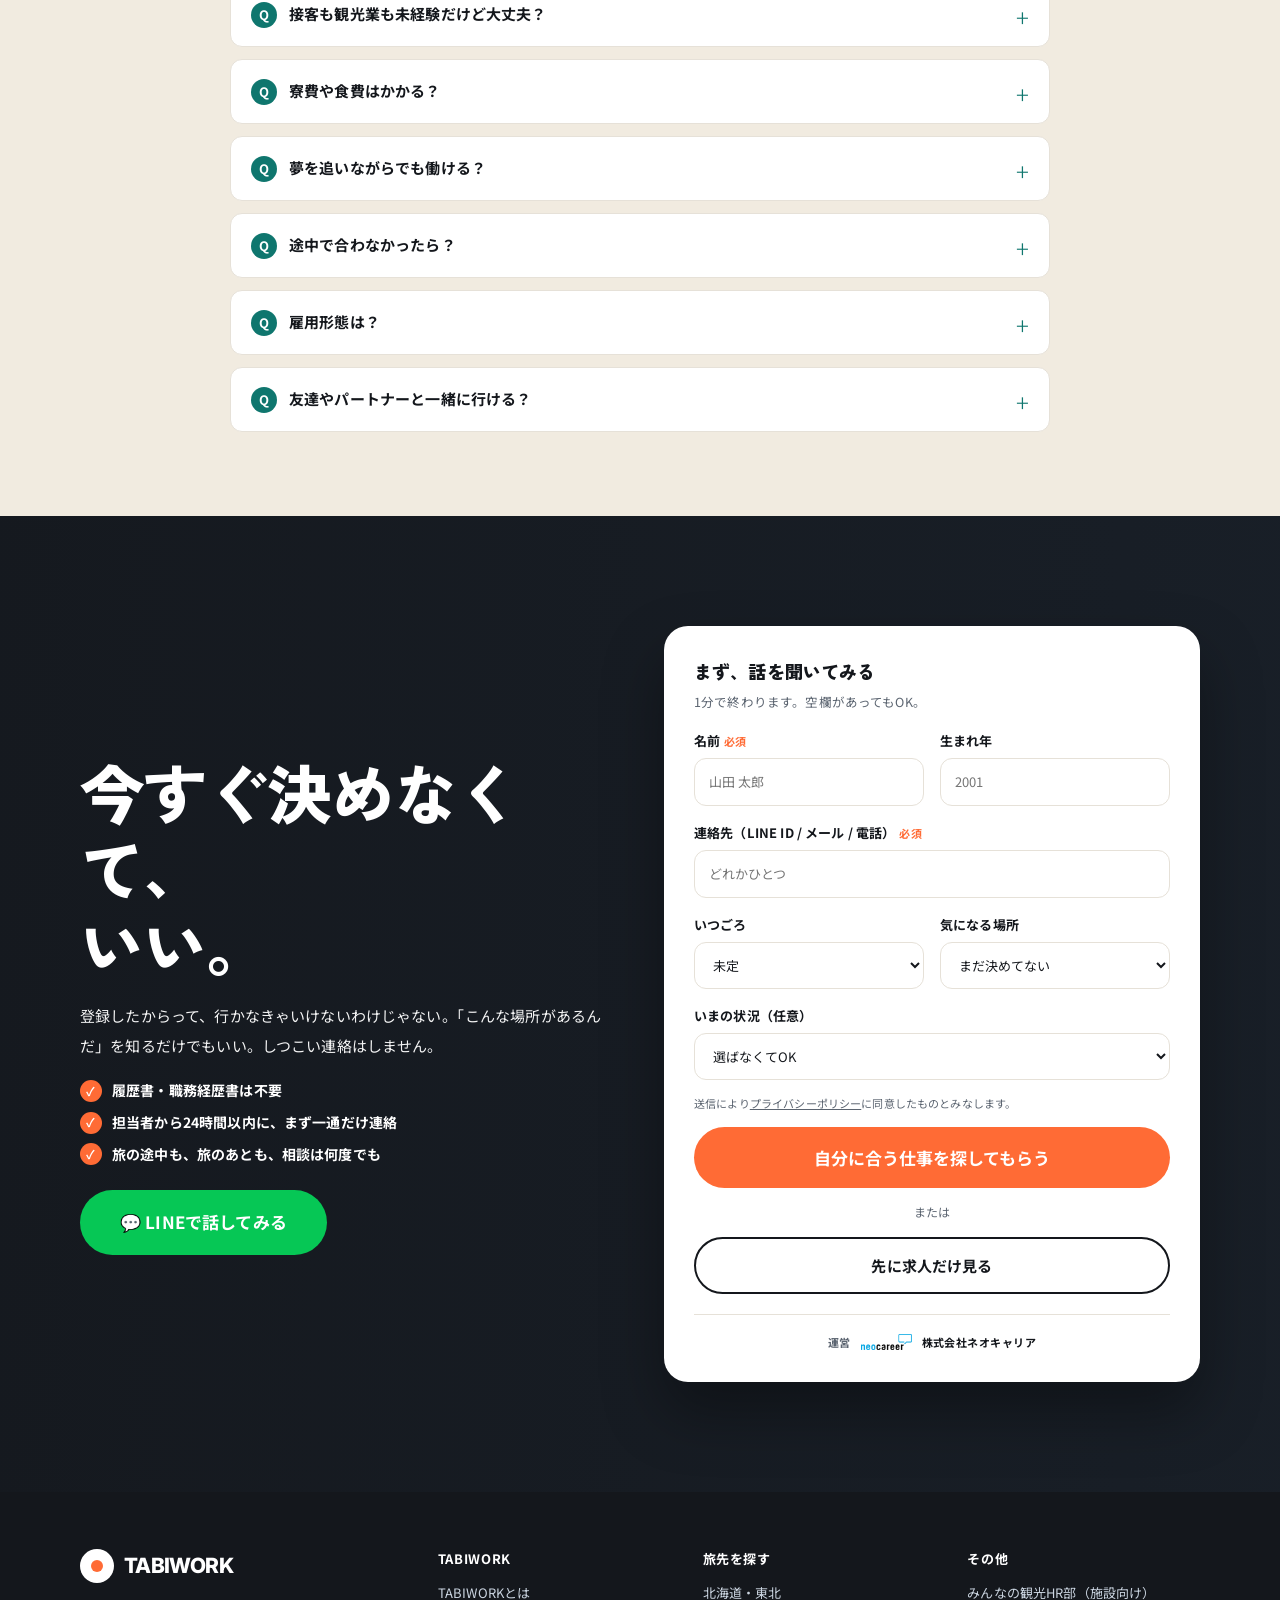
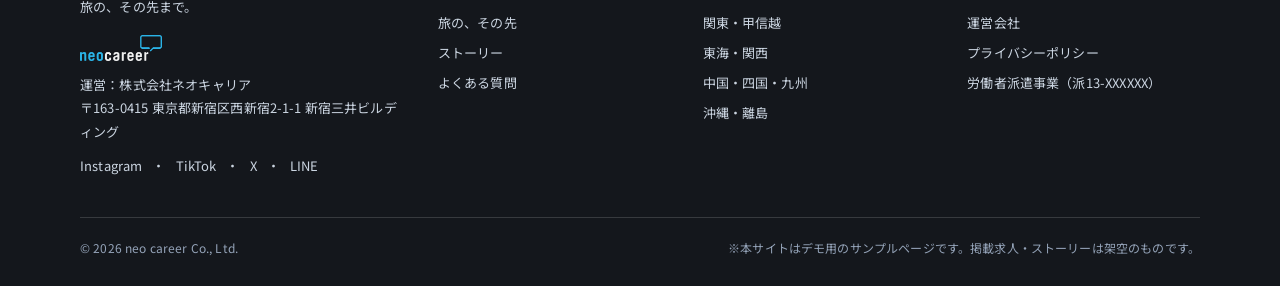
==== commit a3888d88: "両LPにネオキャリアロゴを掲出 - assets/neocareer.png（明るい背景用）と assets/neocareer-white.png（濃い背景用・白抜き＋ブランドシアン）を追加 - T" ====
--- a/index.html
+++ b/index.html
@@ -133,6 +133,8 @@
 .col.tw .end span{color:var(--sun)}
 .diff .after{text-align:center;margin-top:48px;font-family:var(--disp);font-size:clamp(20px,3vw,30px);font-weight:900;line-height:1.5}
 .diff .after em{font-style:normal;color:var(--sun)}
+.after-credit{display:flex;align-items:center;justify-content:center;gap:14px;flex-wrap:wrap;margin-top:24px;font-size:12px;font-weight:700;letter-spacing:.04em;opacity:.85}
+.after-credit .nclogo{height:24px}
 
 /* ===== ネオキャリア ===== */
 .neo{padding:100px 0;background:var(--sand)}
@@ -146,7 +148,8 @@
 .moment .q small{display:block;font-size:12px;color:var(--ink-2);font-weight:500;margin-top:4px}
 .moment .ic{width:48px;height:48px;border-radius:14px;background:var(--sand);display:grid;place-items:center;font-size:22px}
 .neo .why{margin-top:26px;background:var(--ink);color:#fff;border-radius:18px;padding:22px 24px;display:flex;gap:16px;align-items:center}
-.neo .why .lg{font-family:var(--en);font-weight:800;font-size:15px;letter-spacing:-.02em;background:#fff;color:var(--ink);padding:8px 12px;border-radius:8px;white-space:nowrap}
+.neo .why .lg{flex:0 0 auto;display:block}
+.neo .why .lg .nclogo{height:30px}
 .neo .why p{font-size:13.5px;line-height:1.7}
 .neo .why p b{color:#ffb38a}
 @media(max-width:520px){.neo .why{flex-direction:column;align-items:flex-start}}
@@ -167,6 +170,9 @@
 .safe-col.next li i{background:rgba(255,255,255,.12)}
 .safe-col li b{display:block}
 .safe-col li span{font-size:12.5px;opacity:.75}
+.col-credit{display:flex;align-items:center;gap:14px;margin-top:22px;padding-top:18px;border-top:1px solid rgba(255,255,255,.18);font-size:12px;line-height:1.7;opacity:.9}
+.col-credit .nclogo{height:26px}
+@media(max-width:420px){.col-credit{flex-direction:column;align-items:flex-start;gap:10px}}
 .safe .note{text-align:center;margin-top:28px;font-size:13px;color:var(--ink-2)}
 .stats{display:grid;grid-template-columns:repeat(3,1fr);gap:14px;margin-top:36px}
 @media(max-width:600px){.stats{grid-template-columns:1fr}}
@@ -247,6 +253,8 @@
 .step .dur{display:inline-block;font-size:11px;font-weight:800;padding:3px 10px;border-radius:6px;background:var(--ink);color:#fff;margin-bottom:10px;font-family:var(--en);letter-spacing:.05em}
 .step p{font-size:13.5px;color:var(--ink-2);line-height:1.8}
 
+.foot-logo{display:inline-block;margin:16px 0 12px}
+.foot-logo .nclogo{height:26px;opacity:.95}
 /* ===== CTA ===== */
 .cta{padding:110px 0;position:relative;color:#fff;background:#1c2530;overflow:hidden}
 .cta .bg{position:absolute;inset:0;background:url("https://images.unsplash.com/photo-1542640244-7e672d6cef4e?auto=format&fit=crop&w=2000&q=70") center/cover}
@@ -262,6 +270,9 @@
 .reg-card h3{font-size:18px;font-weight:900;margin-bottom:4px}
 .reg-card .sub{font-size:12.5px;color:var(--ink-2);margin-bottom:18px}
 .reg-card .or{text-align:center;font-size:12px;color:var(--ink-2);margin:14px 0}
+.card-credit{display:flex;align-items:center;justify-content:center;gap:10px;margin-top:20px;padding-top:18px;border-top:1px solid var(--line);font-size:11px;font-weight:700;color:var(--ink-2);letter-spacing:.04em}
+.card-credit .nclogo{height:16px}
+.card-credit .nm{color:var(--ink)}
 .field input,.field select,.field textarea{border-color:var(--line);border-radius:12px}
 .field input:focus,.field select:focus{outline-color:var(--ink)}
 .field{color:var(--ink)}
@@ -381,6 +392,7 @@
       </div>
     </div>
     <p class="after rv">「仕事を紹介して、終わり」じゃない。<br><em>旅のあとの人生まで、一緒に描く。</em></p>
+    <div class="after-credit rv"><span>TABIWORKを運営しているのは</span><img class="nclogo" src="assets/neocareer-white.png" alt="株式会社ネオキャリア" width="320" height="101"></div>
   </div>
 </section>
 
@@ -392,7 +404,7 @@
       <h2 style="margin-top:10px">旅のあとも、<br>相談できる。</h2>
       <p class="p">TABIWORKは、仕事を紹介して終わりではありません。旅の途中で気持ちが変わっても、それでいい。そのたびに、次の仕事・転職・キャリアのことを相談できる場所があります。</p>
       <div class="why">
-        <div class="lg">neocareer</div>
+        <a class="lg" href="https://www.neo-career.co.jp/" target="_blank" rel="noopener"><img class="nclogo" src="assets/neocareer-white.png" alt="株式会社ネオキャリア" width="320" height="101"></a>
         <p>TABIWORKを運営しているのは、人材会社の<b>ネオキャリア</b>。全国で転職・正社員採用のサポートをしているから、旅先の仕事だけでなく、<b>旅のあとの「次」まで</b>一緒に探せます。</p>
       </div>
     </div>
@@ -431,6 +443,7 @@
           <li><i>🎯</i><div><b>夢に戻る選択も応援する</b><span>「普通に就職」だけが正解じゃない</span></div></li>
           <li><i>🤝</i><div><b>担当者は、ずっと同じ</b><span>旅の最初から最後まで、一人が伴走</span></div></li>
         </ul>
+        <div class="col-credit"><img class="nclogo" src="assets/neocareer-white.png" alt="株式会社ネオキャリア" width="320" height="101"><span>この「その先」を用意できるのは、<br>TABIWORKを人材会社が運営しているから。</span></div>
       </div>
     </div>
     <div class="stats rv">
@@ -553,6 +566,7 @@
         <a class="btn btn-outline" style="width:100%" href="#jobs">先に求人だけ見る</a>
       </form>
       <div class="thanks" id="thanks">ありがとう。まず一通、連絡します。<small>担当者より24時間以内にご連絡します。<br>※このページはデモです。実際の送信は行われていません。</small></div>
+      <div class="card-credit"><span>運営</span><img class="nclogo" src="assets/neocareer.png" alt="neocareer" width="320" height="101"><span class="nm">株式会社ネオキャリア</span></div>
     </div>
   </div>
 </section>
@@ -560,7 +574,7 @@
 <footer class="footer">
   <div class="wrap">
     <div class="footer-grid">
-      <div><a class="logo" href="./"><span class="mark"><i></i></span>TABIWORK</a><p style="margin-top:12px;line-height:1.8">旅の、その先まで。<br>運営：株式会社ネオキャリア<br>〒163-0415 東京都新宿区西新宿2-1-1 新宿三井ビルディング</p>
+      <div><a class="logo" href="./"><span class="mark"><i></i></span>TABIWORK</a><p style="margin-top:12px;line-height:1.8">旅の、その先まで。</p><a href="https://www.neo-career.co.jp/" target="_blank" rel="noopener" class="foot-logo"><img class="nclogo" src="assets/neocareer-white.png" alt="株式会社ネオキャリア" width="320" height="101"></a><p style="line-height:1.8">運営：株式会社ネオキャリア<br>〒163-0415 東京都新宿区西新宿2-1-1 新宿三井ビルディング</p>
         <p style="margin-top:12px;display:flex;gap:10px"><a href="#">Instagram</a>・<a href="#">TikTok</a>・<a href="#">X</a>・<a href="#">LINE</a></p></div>
       <div><h4>TABIWORK</h4><ul><li><a href="#about">TABIWORKとは</a></li><li><a href="#beyond">旅の、その先</a></li><li><a href="#voices">ストーリー</a></li><li><a href="#faq">よくある質問</a></li></ul></div>
       <div><h4>旅先を探す</h4><ul><li><a href="#free">北海道・東北</a></li><li><a href="#free">関東・甲信越</a></li><li><a href="#free">東海・関西</a></li><li><a href="#free">中国・四国・九州</a></li><li><a href="#free">沖縄・離島</a></li></ul></div>
--- a/assets/common.css
+++ b/assets/common.css
@@ -86,3 +86,8 @@
 .req{color:var(--orange);font-size:11px;margin-left:4px}
 .thanks{display:none;text-align:center;padding:40px 20px;color:var(--navy);font-weight:700;font-size:18px}
 .thanks small{display:block;font-weight:400;color:var(--ink-2);font-size:14px;margin-top:8px}
+/* ===== neocareer logo ===== */
+img.nclogo{display:inline-block;width:auto;height:20px;vertical-align:middle;flex:0 0 auto}
+.nc-credit{display:inline-flex;align-items:center;gap:10px;flex-wrap:wrap;font-size:11.5px;font-weight:700;letter-spacing:.02em;line-height:1.5}
+.nc-credit img.nclogo{height:16px}
+.nc-rule{display:inline-block;width:1px;height:14px;background:currentColor;opacity:.3;flex:0 0 auto}
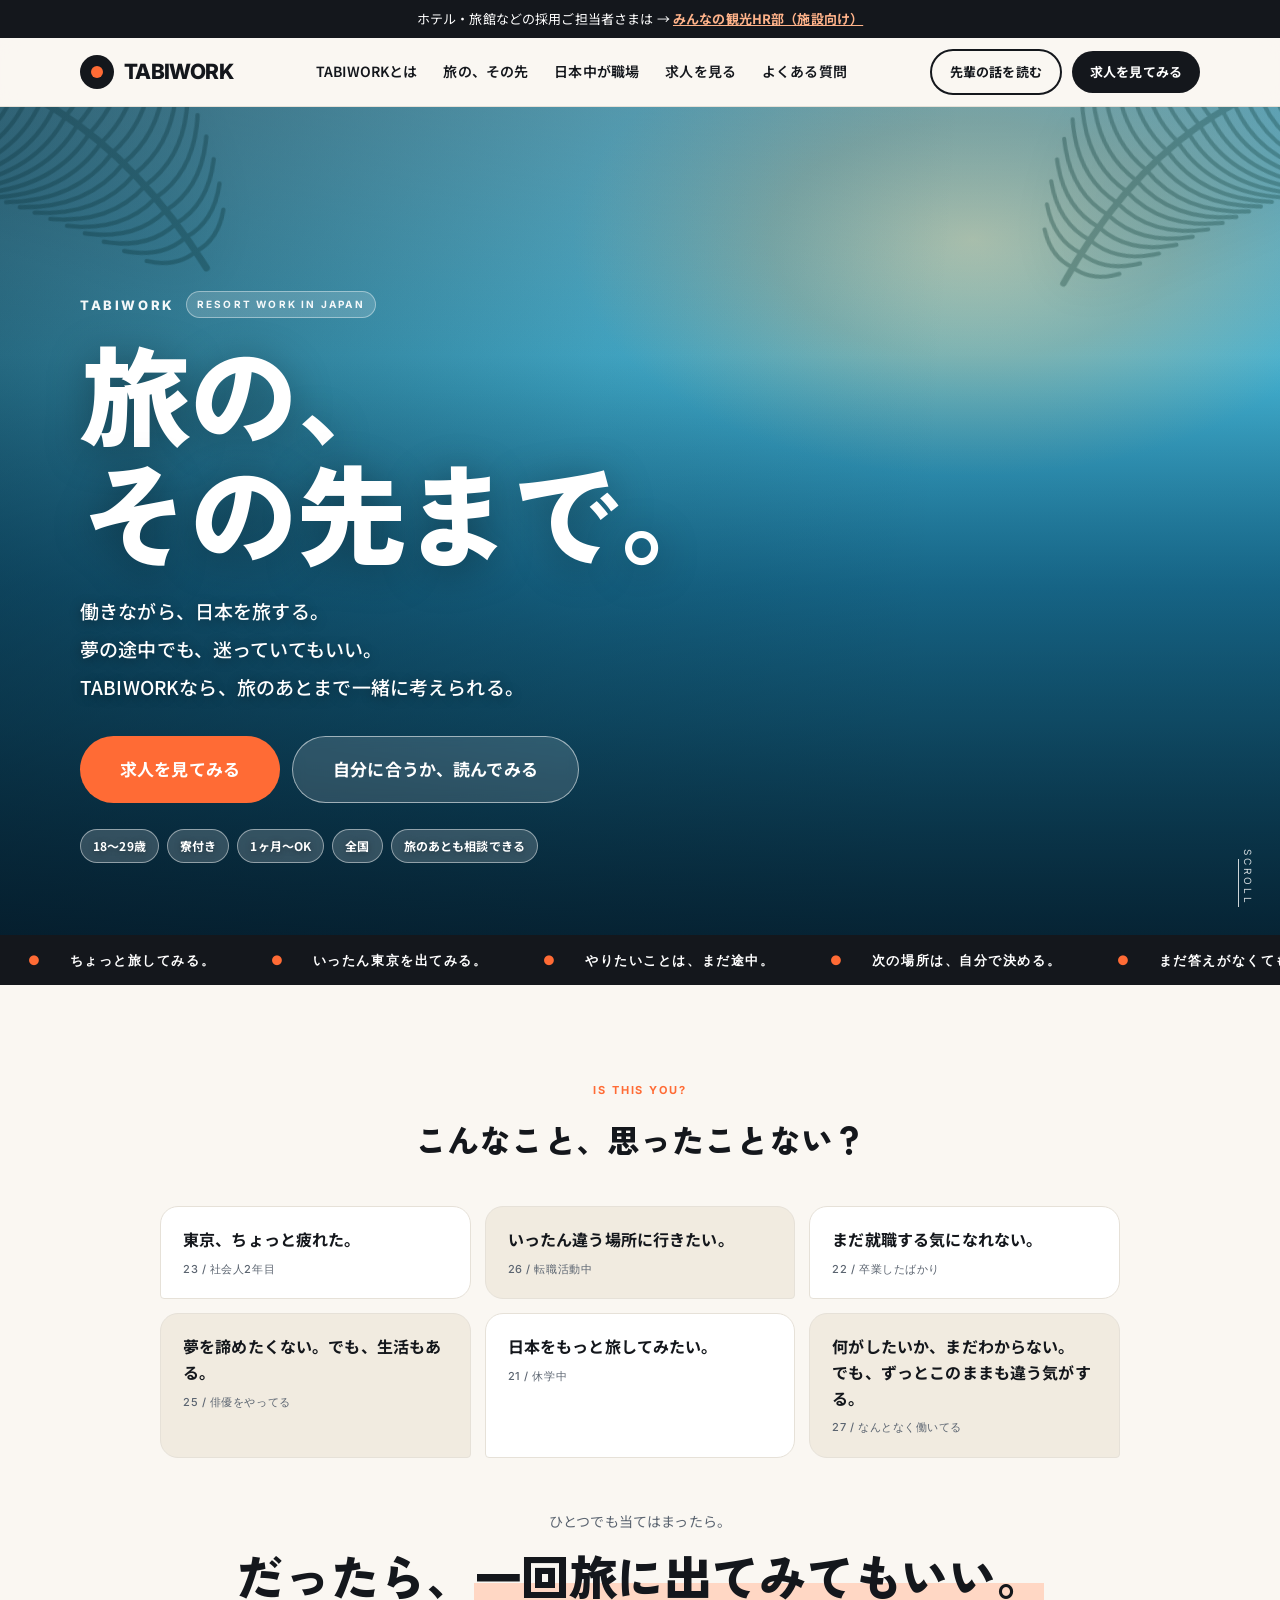
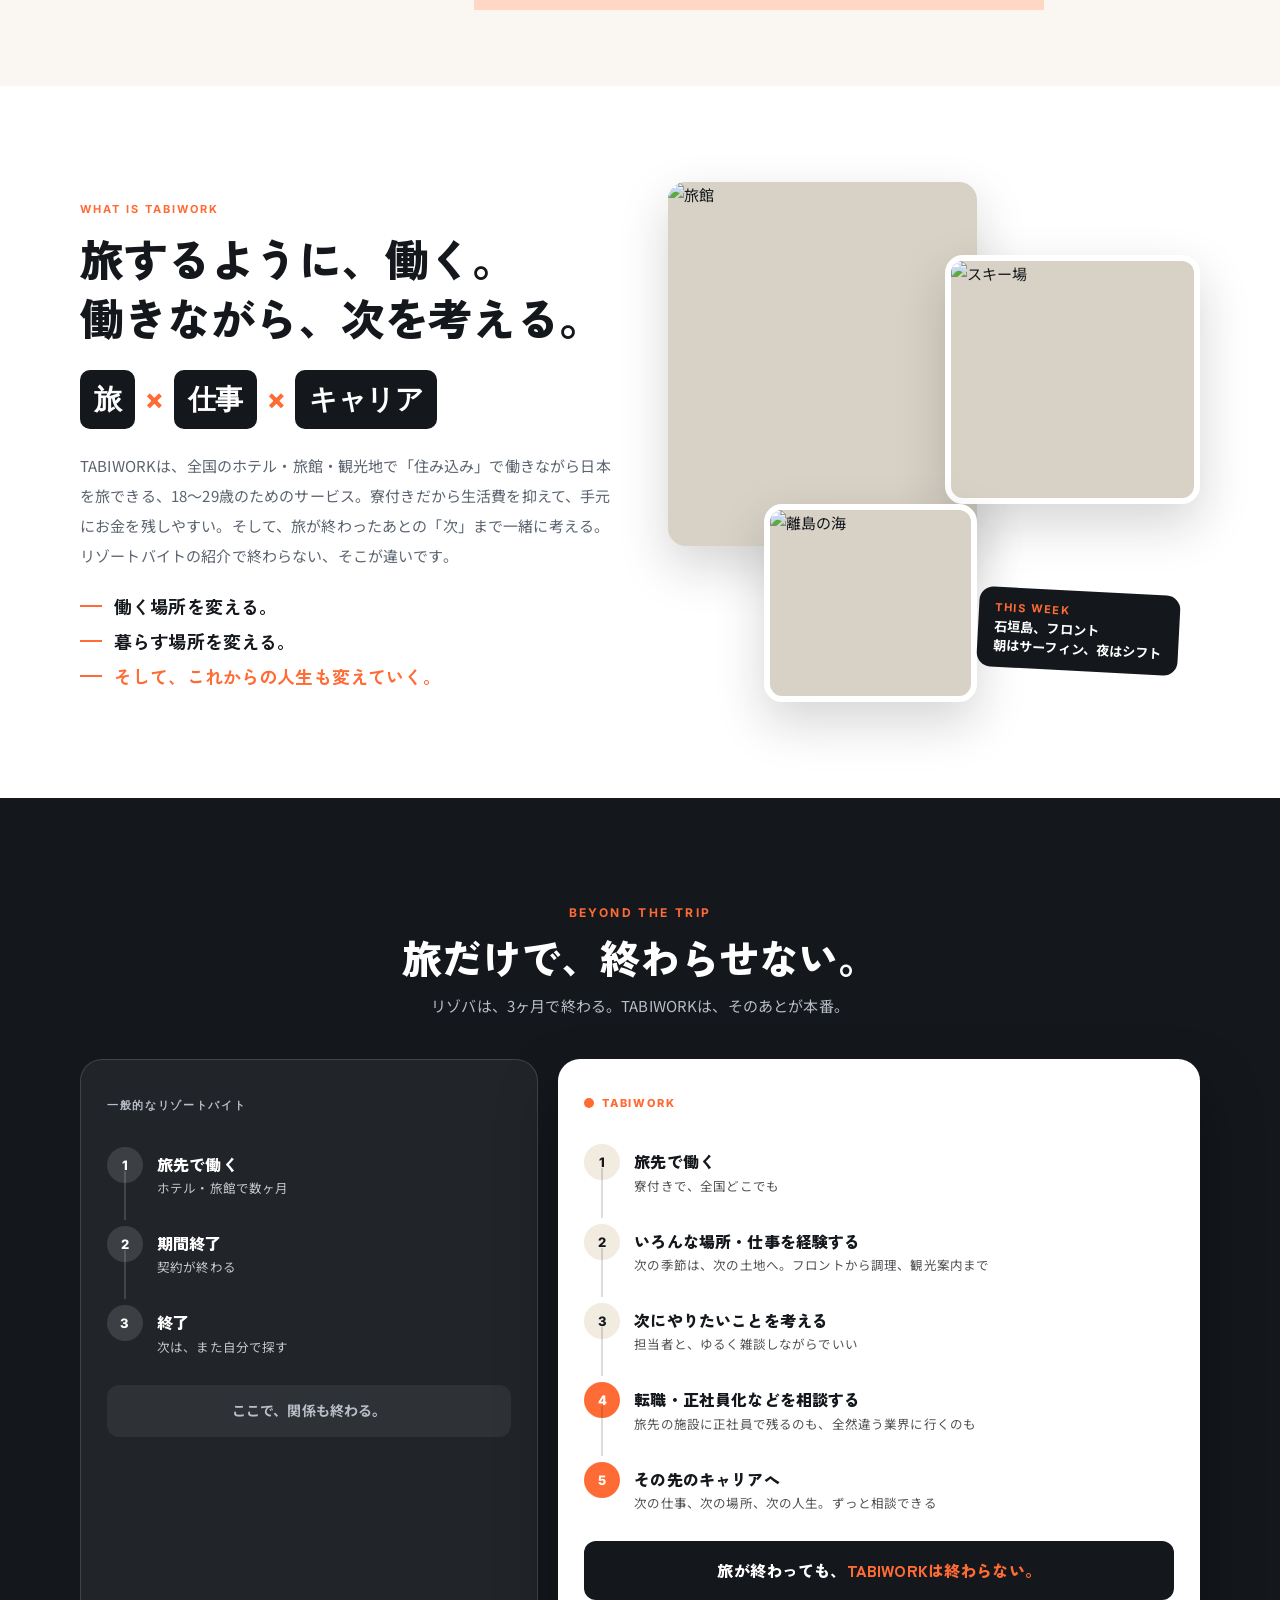
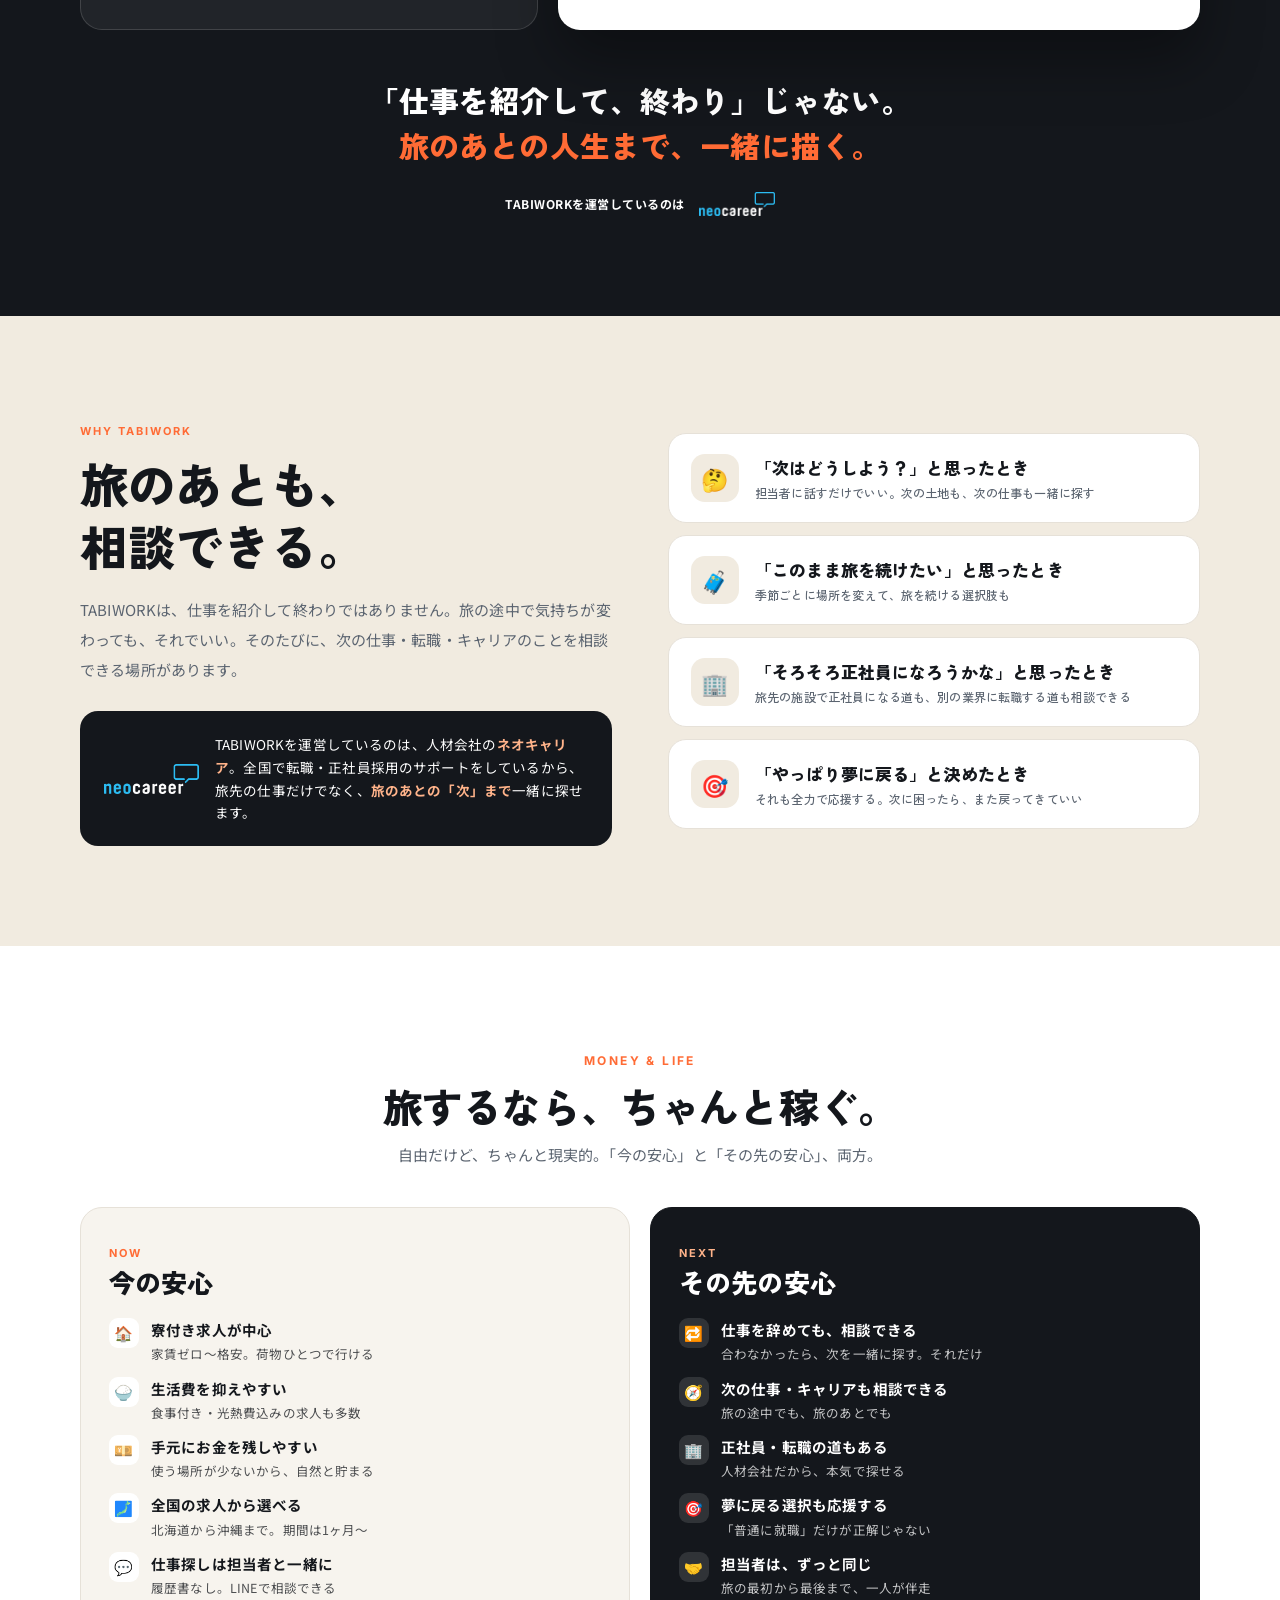
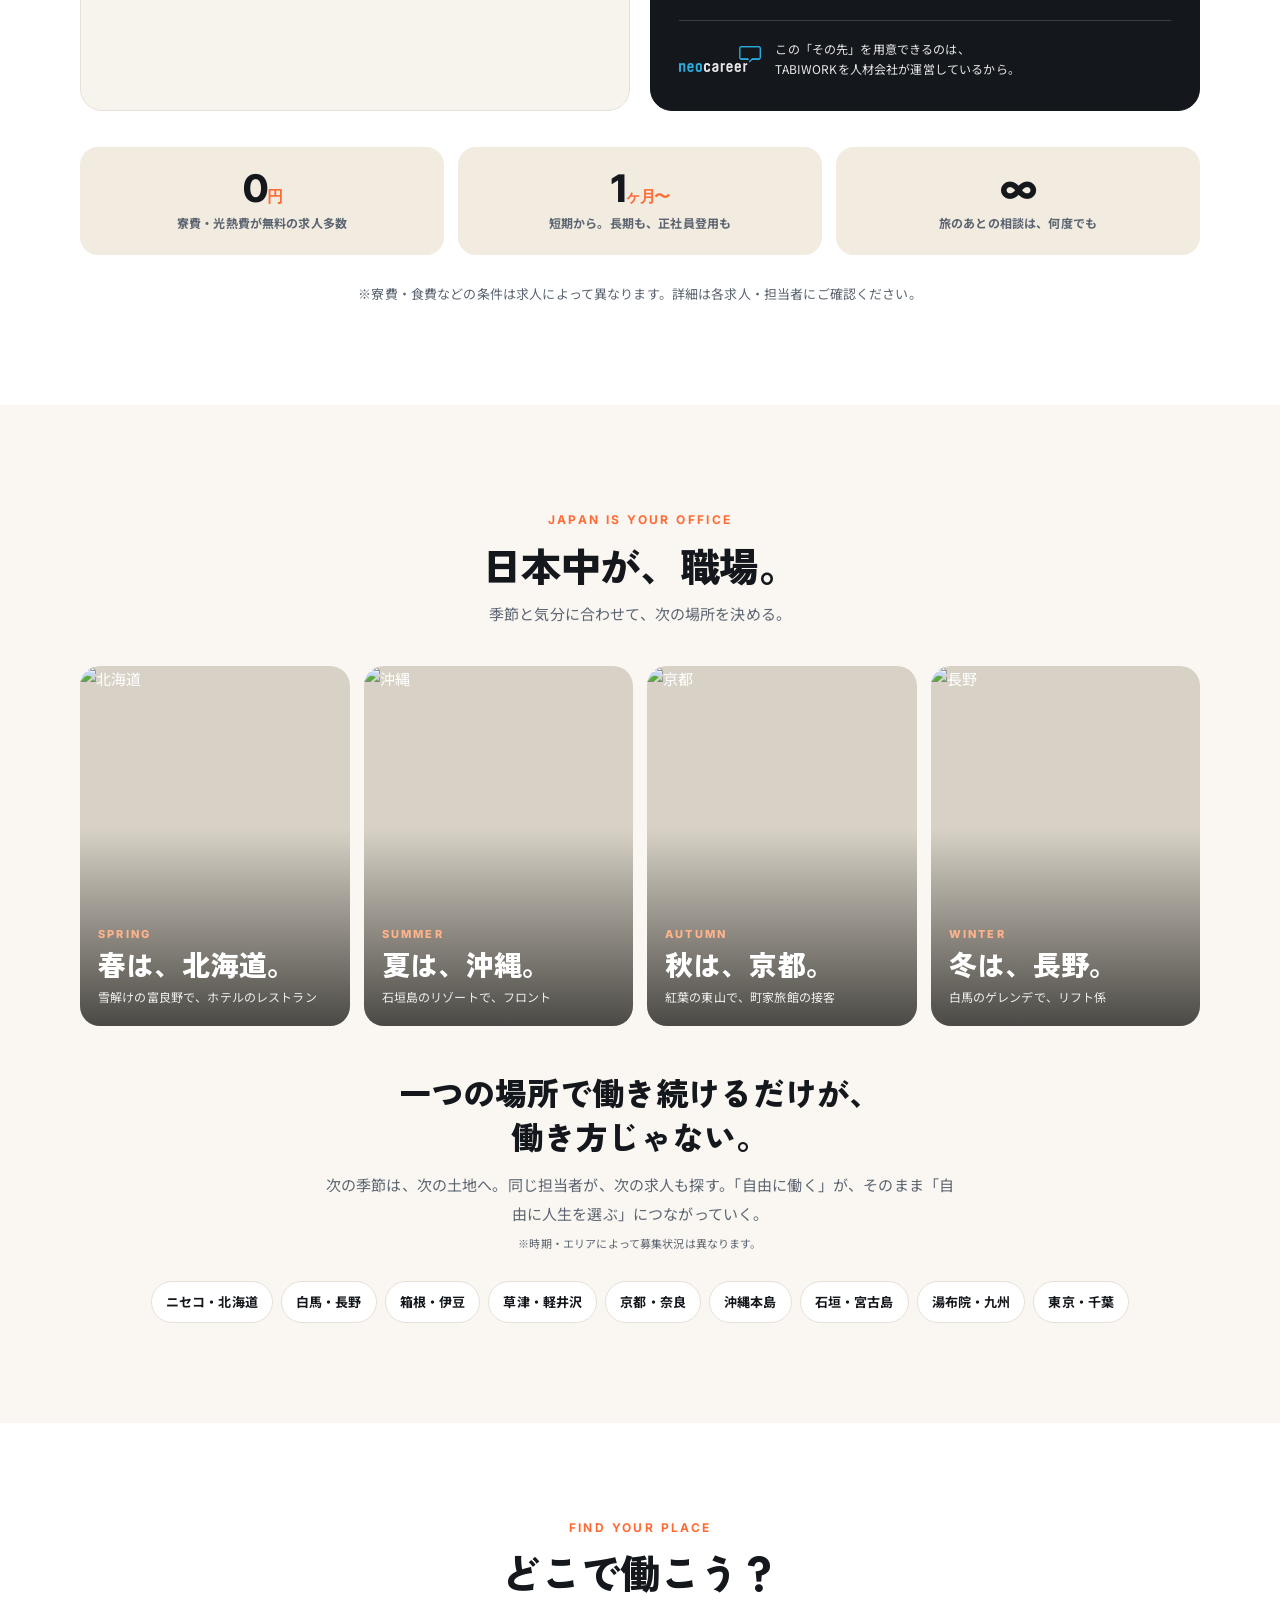
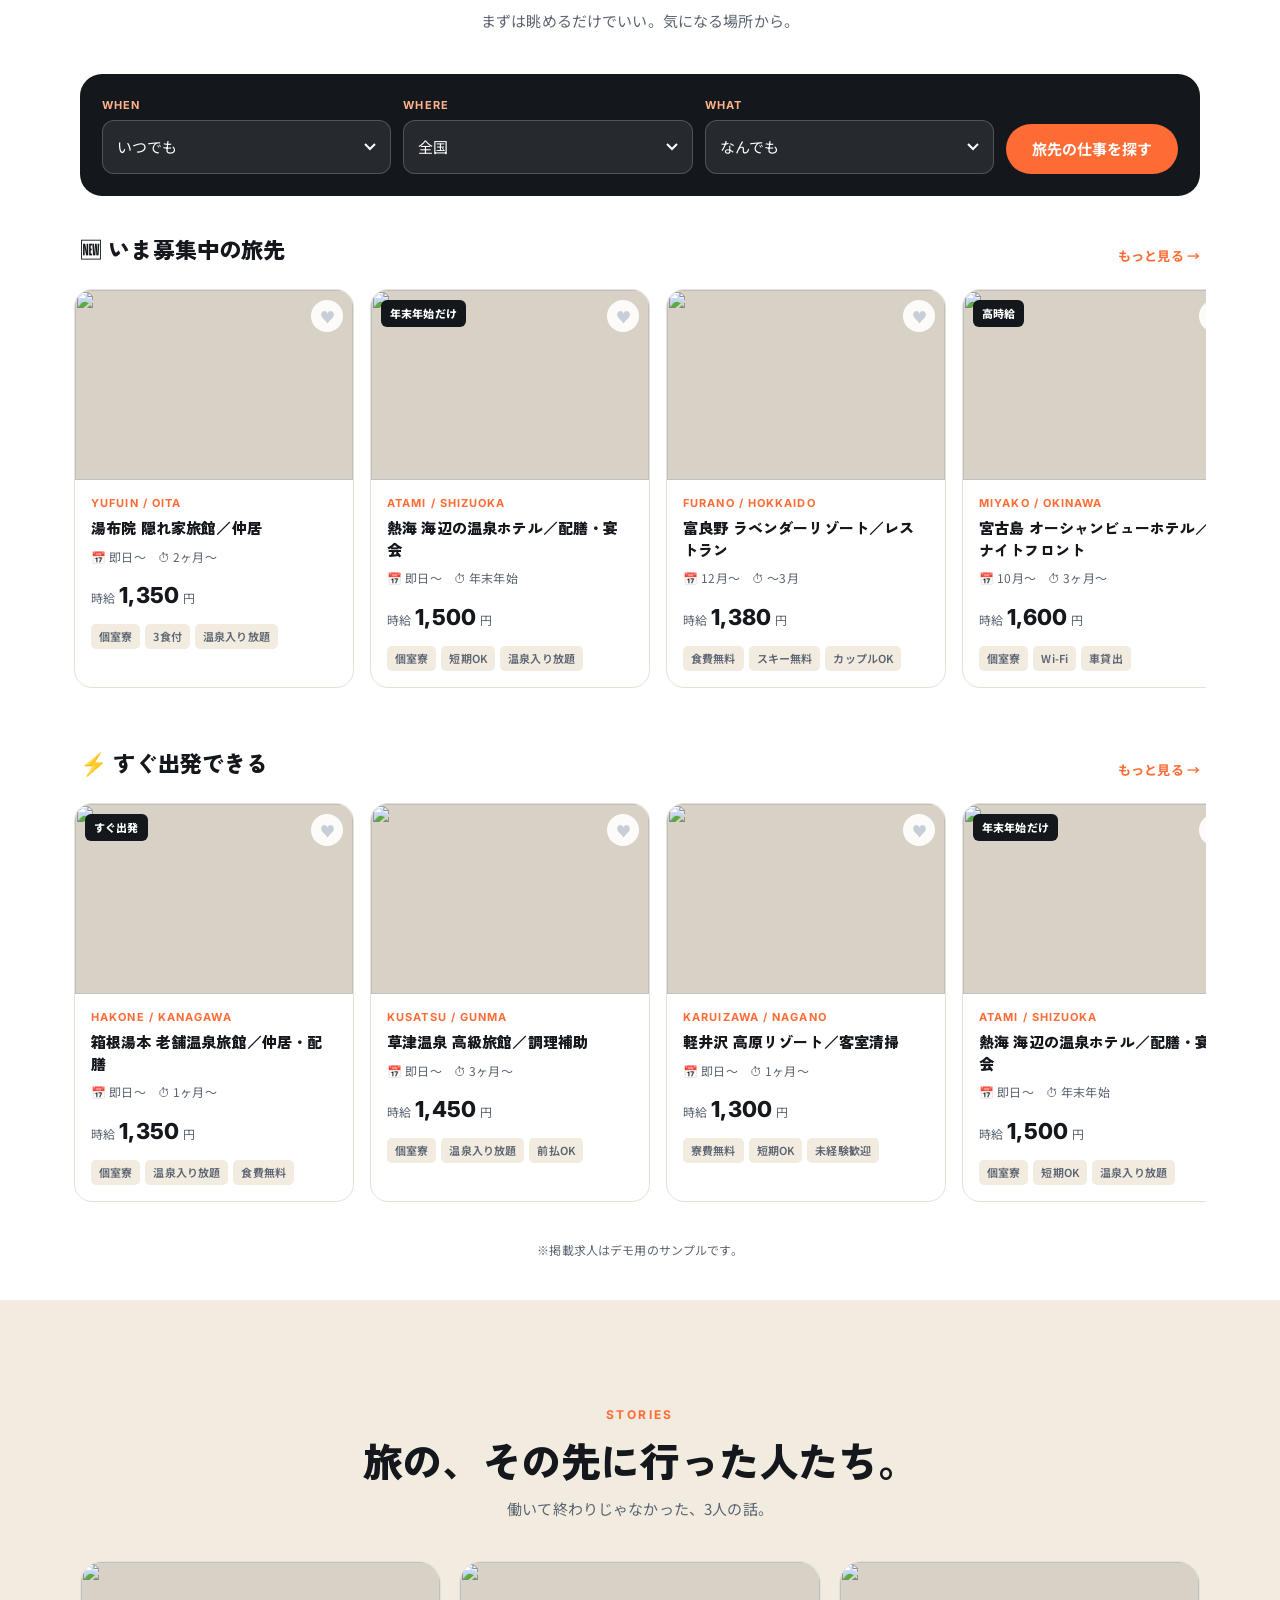
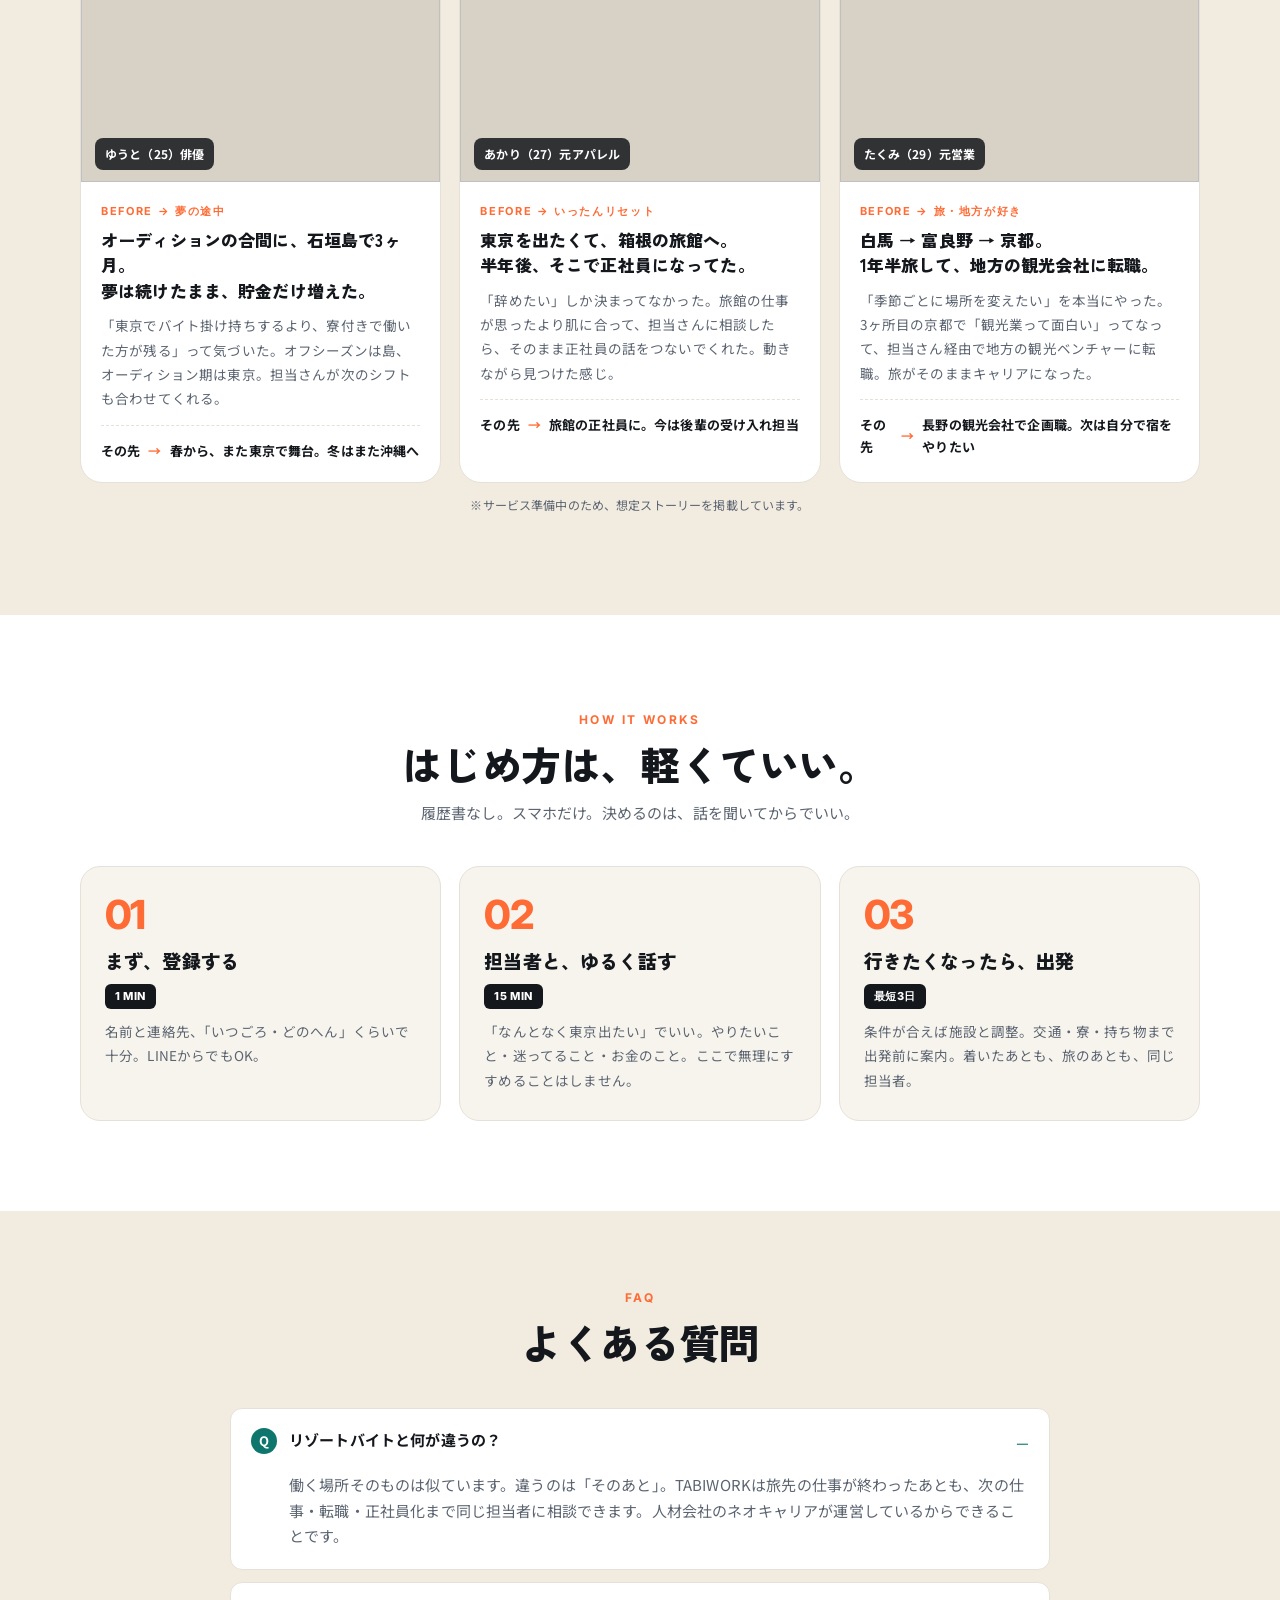
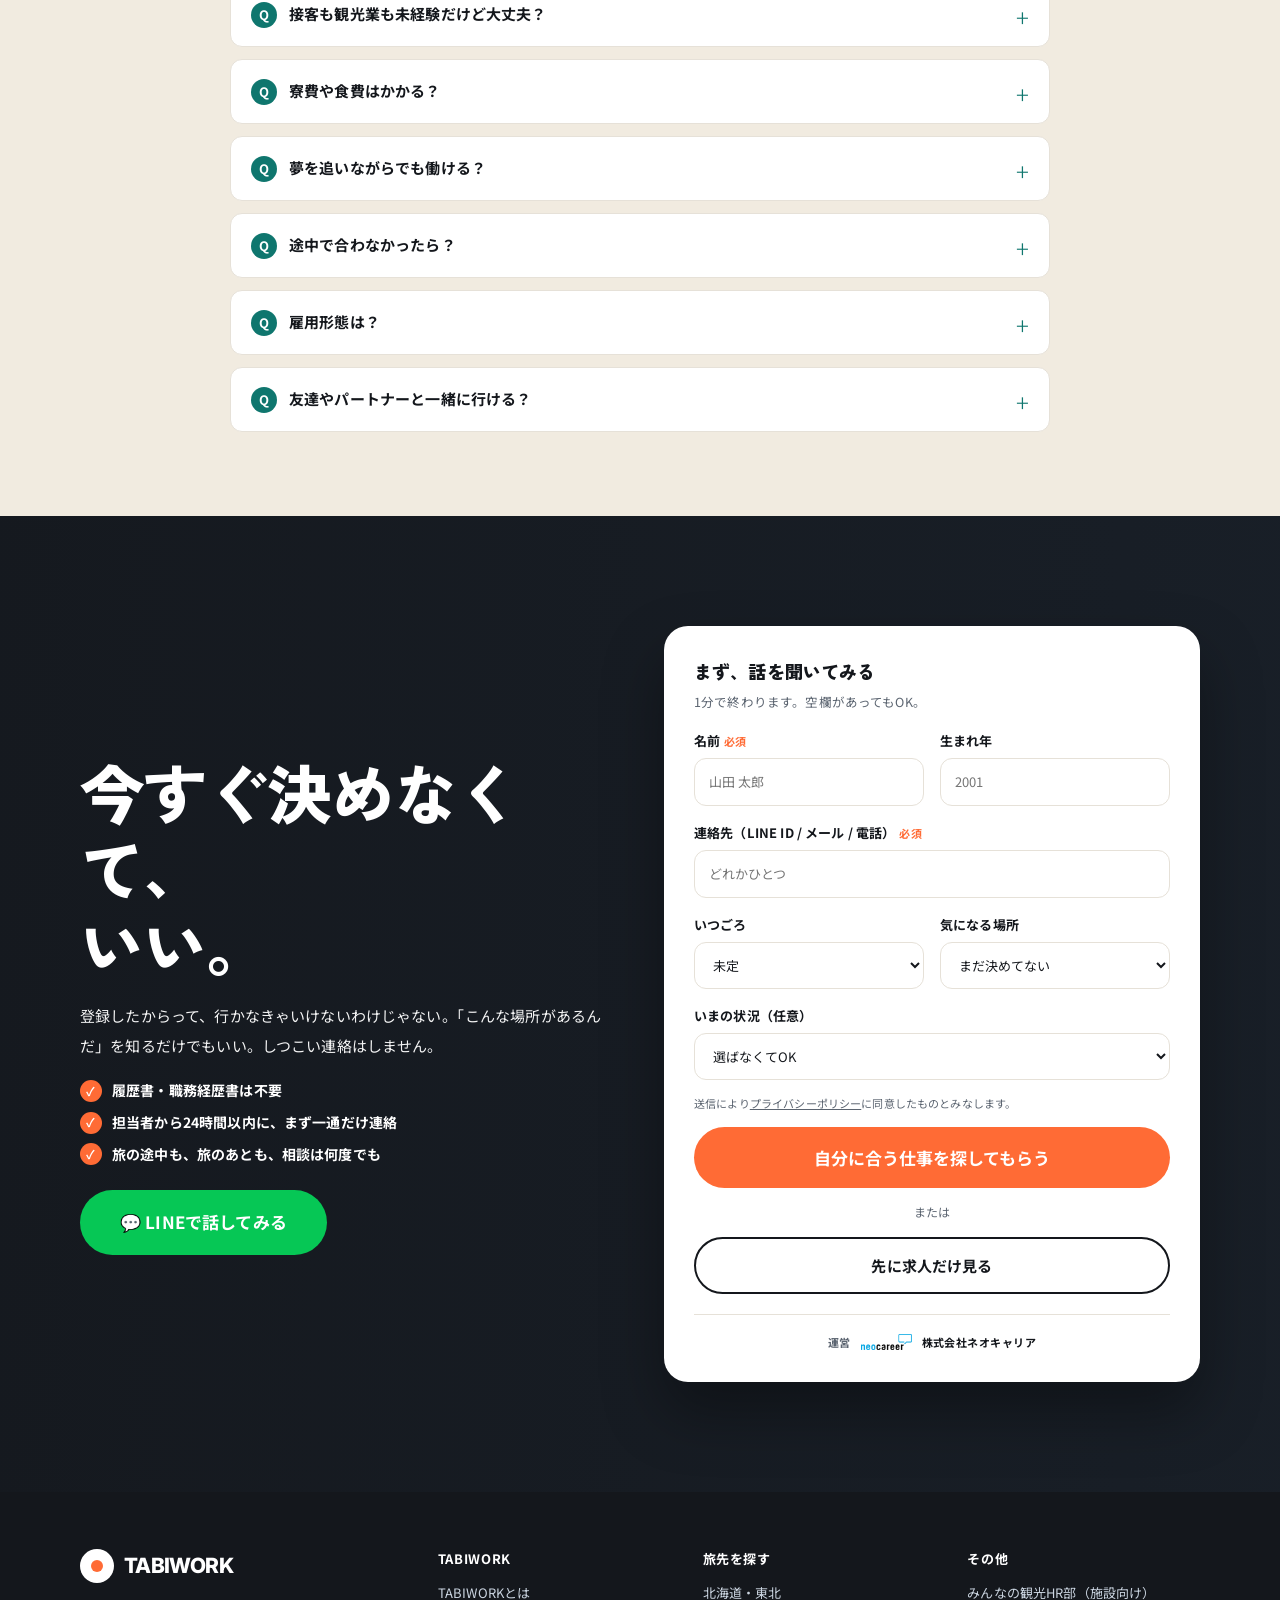
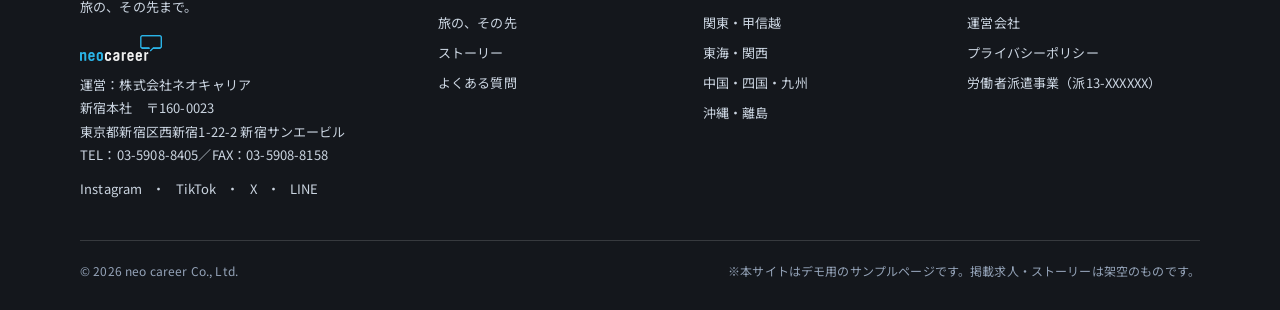
==== commit 2b8b4c32: "求職者LPのFVをリゾート仕様に刷新／会社情報修正／観光HR部ロゴを新設 - TABIWORK FV: メイン写真をビーチ系に差し替え、トロピカルグラデーション＋   夕陽グロー＋ヤシの葉シルエットで" ====
--- a/index.html
+++ b/index.html
@@ -43,22 +43,33 @@
 @media(max-width:900px){.fixed-cta{display:flex}body{padding-bottom:64px}}
 
 /* ===== FV ===== */
-.fv{position:relative;min-height:92vh;display:flex;align-items:flex-end;color:#fff;overflow:hidden;background:#1c2530}
-.fv .bg{position:absolute;inset:0;background:url("https://images.unsplash.com/photo-1528360983277-13d401cdc186?auto=format&fit=crop&w=2000&q=75") center/cover;transform:scale(1.04);animation:kb 18s ease-in-out infinite alternate}
+.fv{position:relative;min-height:92vh;display:flex;align-items:flex-end;color:#fff;overflow:hidden;
+  background:linear-gradient(180deg,#7fd4e8 0%,#43b3d4 34%,#1f89b4 58%,#12617f 100%)}
+.fv .bg{position:absolute;inset:0;background-image:url("https://images.unsplash.com/photo-1507525428034-b723cf961d3e?auto=format&fit=crop&w=2200&q=78"),url("https://images.unsplash.com/photo-1526481280693-3bfa7568e0f3?auto=format&fit=crop&w=2000&q=75");background-size:cover,cover;background-position:center 58%,center 55%;background-repeat:no-repeat,no-repeat;transform:scale(1.04);animation:kb 20s ease-in-out infinite alternate}
 @keyframes kb{to{transform:scale(1.12) translateY(-1.5%)}}
-.fv::after{content:"";position:absolute;inset:0;background:linear-gradient(180deg,rgba(20,23,28,.15) 0%,rgba(20,23,28,.05) 35%,rgba(20,23,28,.72) 100%)}
-.fv .wrap{position:relative;z-index:1;padding:120px 0 72px}
-.fv .brand{font-family:var(--en);font-weight:800;letter-spacing:.2em;font-size:13px;opacity:.9}
+/* 太陽のグロー（リゾートの光） */
+.fv .sun{position:absolute;inset:0;z-index:0;pointer-events:none;
+  background:radial-gradient(46% 42% at 76% 16%,rgba(255,224,168,.62) 0%,rgba(255,186,110,.30) 34%,transparent 68%)}
+/* ヤシの葉シルエット */
+.fv .palm{position:absolute;z-index:1;pointer-events:none;opacity:.32;filter:drop-shadow(0 8px 26px rgba(0,0,0,.3))}
+.fv .palm.l{top:-19%;left:-15%;width:clamp(300px,36vw,620px);transform:rotate(7deg)}
+.fv .palm.r{top:-16%;right:-12%;width:clamp(280px,34vw,600px);transform:scaleX(-1) rotate(10deg)}
+.fv::after{content:"";position:absolute;inset:0;z-index:1;background:
+  linear-gradient(180deg,rgba(10,52,74,.28) 0%,rgba(10,52,74,.04) 30%,rgba(6,34,50,.55) 74%,rgba(4,24,38,.84) 100%),
+  linear-gradient(94deg,rgba(4,30,46,.50) 0%,rgba(4,30,46,.12) 46%,transparent 72%)}
+.fv .wrap{position:relative;z-index:2;padding:120px 0 72px}
+.fv .brand{font-family:var(--en);font-weight:800;letter-spacing:.2em;font-size:13px;opacity:.95;display:inline-flex;align-items:center;gap:11px}
+.fv .brand::after{content:"RESORT WORK IN JAPAN";font-size:10px;letter-spacing:.22em;font-weight:700;padding:4px 10px;border-radius:999px;background:rgba(255,255,255,.18);border:1px solid rgba(255,255,255,.42);backdrop-filter:blur(6px)}
 .fv h1{font-size:clamp(46px,8.6vw,120px);font-weight:900;line-height:1.08;letter-spacing:-.02em;margin:14px 0 22px;text-shadow:0 6px 40px rgba(0,0,0,.35)}
 .fv .lead{font-size:clamp(15px,1.7vw,19px);line-height:2;max-width:560px;font-weight:500;text-shadow:0 2px 12px rgba(0,0,0,.4)}
 .fv .ctas{display:flex;gap:12px;margin-top:30px;flex-wrap:wrap}
 .fv .ctas .ghost{background:rgba(255,255,255,.14);color:#fff;border:1px solid rgba(255,255,255,.55);backdrop-filter:blur(6px)}
-.fv .scroll{position:absolute;right:24px;bottom:28px;z-index:1;font-family:var(--en);font-size:10px;letter-spacing:.3em;writing-mode:vertical-rl;opacity:.8}
+.fv .scroll{position:absolute;right:24px;bottom:28px;z-index:2;font-family:var(--en);font-size:10px;letter-spacing:.3em;writing-mode:vertical-rl;opacity:.8}
 .fv .scroll::after{content:"";display:block;width:1px;height:48px;background:#fff;margin:10px auto 0;animation:dn 1.8s infinite}
 @keyframes dn{0%{transform:scaleY(0);transform-origin:top}50%{transform:scaleY(1);transform-origin:top}51%{transform-origin:bottom}100%{transform:scaleY(0);transform-origin:bottom}}
 .fv .tags{display:flex;gap:8px;flex-wrap:wrap;margin-top:26px}
-.fv .tags span{font-size:12px;font-weight:700;padding:6px 12px;border-radius:999px;background:rgba(255,255,255,.14);border:1px solid rgba(255,255,255,.35);backdrop-filter:blur(6px)}
-@media(max-width:640px){.diff .after br,.empathy .answer h2 br{display:none}.fv{min-height:88vh}.fv .wrap{padding:100px 0 64px}.fv .ctas .btn{width:100%}.fv .scroll{display:none}}
+.fv .tags span{font-size:12px;font-weight:700;padding:6px 12px;border-radius:999px;background:rgba(255,255,255,.18);border:1px solid rgba(255,255,255,.46);backdrop-filter:blur(6px);text-shadow:0 1px 6px rgba(0,4,10,.35)}
+@media(max-width:640px){.fv .palm.l{top:-13%;left:-30%;width:330px}.fv .palm.r{top:-9%;right:-32%;width:300px}.diff .after br,.empathy .answer h2 br{display:none}.fv{min-height:88vh}.fv .wrap{padding:100px 0 64px}.fv .ctas .btn{width:100%}.fv .scroll{display:none}}
 
 /* ===== ticker ===== */
 .ticker{background:var(--ink);color:#fff;overflow:hidden;padding:14px 0;font-family:var(--en);font-weight:700;letter-spacing:.12em;font-size:13px;white-space:nowrap}
@@ -304,6 +315,9 @@
 <!-- FV -->
 <section class="fv">
   <div class="bg"></div>
+  <div class="sun"></div>
+  <svg class="palm l" viewBox="-40 -110 460 380" fill="none" aria-hidden="true"><g stroke="#06342a" stroke-linecap="round" fill="none"><path d="M6 10C150 4 268 58 372 186" stroke-width="7"/><path stroke-width="4.4" d="M31.6 9.6Q34.0 32.7 13.6 51.4 M31.6 9.6Q34.4 -13.5 14.4 -32.6 M46.8 9.9Q48.8 40.3 21.4 64.0 M46.8 9.9Q51.3 -20.2 25.9 -46.0 M61.7 10.8Q63.0 47.2 29.3 74.4 M61.7 10.8Q68.3 -25.0 38.9 -56.9 M76.4 12.1Q76.5 53.7 37.0 83.5 M76.4 12.1Q85.3 -28.5 53.1 -66.0 M91.0 13.9Q89.5 60.0 44.6 91.5 M91.0 13.9Q102.4 -30.7 68.1 -73.5 M105.4 16.2Q101.9 66.2 52.0 98.6 M105.4 16.2Q119.4 -31.8 83.8 -79.5 M119.5 19.0Q114.0 72.3 59.4 105.0 M119.5 19.0Q136.4 -31.8 100.2 -84.1 M133.6 22.3Q125.6 78.3 66.8 110.7 M133.6 22.3Q153.3 -30.6 117.2 -87.2 M147.4 26.1Q137.0 84.2 74.4 115.8 M147.4 26.1Q170.1 -28.3 134.5 -88.8 M161.1 30.4Q148.1 90.0 82.2 120.2 M161.1 30.4Q186.6 -25.0 152.2 -88.8 M174.6 35.2Q159.0 95.7 90.3 124.2 M174.6 35.2Q202.8 -20.5 170.0 -87.2 M187.9 40.5Q169.8 101.4 98.9 127.7 M187.9 40.5Q218.7 -15.0 188.0 -84.0 M201.1 46.4Q180.5 107.1 108.1 130.9 M201.1 46.4Q234.3 -8.4 205.8 -79.1 M214.1 52.7Q191.3 112.7 118.0 133.8 M214.1 52.7Q249.3 -0.9 223.5 -72.7 M227.0 59.6Q202.1 118.3 128.6 136.6 M227.0 59.6Q263.9 7.7 240.9 -64.5 M239.7 67.0Q213.1 124.0 140.0 139.4 M239.7 67.0Q277.9 17.2 257.8 -54.8 M252.3 75.0Q224.3 129.7 152.4 142.2 M252.3 75.0Q291.4 27.6 274.2 -43.5 M264.7 83.4Q235.8 135.5 165.6 145.2 M264.7 83.4Q304.2 38.8 290.0 -30.6 M277.0 92.5Q247.5 141.5 179.8 148.6 M277.0 92.5Q316.4 50.9 305.0 -16.2 M289.2 102.0Q259.6 147.7 195.1 152.2 M289.2 102.0Q327.9 63.8 319.2 -0.3 M301.2 112.1Q272.1 154.1 211.4 156.4 M301.2 112.1Q338.7 77.4 332.4 17.0 M313.1 122.8Q285.0 160.7 228.8 161.2 M313.1 122.8Q348.7 91.8 344.7 35.7 M324.9 134.0Q298.3 167.7 247.3 166.5 M324.9 134.0Q358.0 106.8 355.9 55.9 M336.5 145.8Q312.2 174.8 267.1 172.5 M336.5 145.8Q366.5 122.6 366.0 77.5 M348.0 158.1Q326.7 182.2 288.5 179.2 M348.0 158.1Q374.1 139.1 374.7 100.8 M359.5 171.0Q342.1 189.6 312.0 186.4 M359.5 171.0Q380.4 156.6 381.7 126.4"/></g></svg>
+  <svg class="palm r" viewBox="-40 -110 460 380" fill="none" aria-hidden="true"><g stroke="#06342a" stroke-linecap="round" fill="none"><path d="M6 10C150 4 268 58 372 186" stroke-width="7"/><path stroke-width="4.4" d="M31.6 9.6Q34.0 32.7 13.6 51.4 M31.6 9.6Q34.4 -13.5 14.4 -32.6 M46.8 9.9Q48.8 40.3 21.4 64.0 M46.8 9.9Q51.3 -20.2 25.9 -46.0 M61.7 10.8Q63.0 47.2 29.3 74.4 M61.7 10.8Q68.3 -25.0 38.9 -56.9 M76.4 12.1Q76.5 53.7 37.0 83.5 M76.4 12.1Q85.3 -28.5 53.1 -66.0 M91.0 13.9Q89.5 60.0 44.6 91.5 M91.0 13.9Q102.4 -30.7 68.1 -73.5 M105.4 16.2Q101.9 66.2 52.0 98.6 M105.4 16.2Q119.4 -31.8 83.8 -79.5 M119.5 19.0Q114.0 72.3 59.4 105.0 M119.5 19.0Q136.4 -31.8 100.2 -84.1 M133.6 22.3Q125.6 78.3 66.8 110.7 M133.6 22.3Q153.3 -30.6 117.2 -87.2 M147.4 26.1Q137.0 84.2 74.4 115.8 M147.4 26.1Q170.1 -28.3 134.5 -88.8 M161.1 30.4Q148.1 90.0 82.2 120.2 M161.1 30.4Q186.6 -25.0 152.2 -88.8 M174.6 35.2Q159.0 95.7 90.3 124.2 M174.6 35.2Q202.8 -20.5 170.0 -87.2 M187.9 40.5Q169.8 101.4 98.9 127.7 M187.9 40.5Q218.7 -15.0 188.0 -84.0 M201.1 46.4Q180.5 107.1 108.1 130.9 M201.1 46.4Q234.3 -8.4 205.8 -79.1 M214.1 52.7Q191.3 112.7 118.0 133.8 M214.1 52.7Q249.3 -0.9 223.5 -72.7 M227.0 59.6Q202.1 118.3 128.6 136.6 M227.0 59.6Q263.9 7.7 240.9 -64.5 M239.7 67.0Q213.1 124.0 140.0 139.4 M239.7 67.0Q277.9 17.2 257.8 -54.8 M252.3 75.0Q224.3 129.7 152.4 142.2 M252.3 75.0Q291.4 27.6 274.2 -43.5 M264.7 83.4Q235.8 135.5 165.6 145.2 M264.7 83.4Q304.2 38.8 290.0 -30.6 M277.0 92.5Q247.5 141.5 179.8 148.6 M277.0 92.5Q316.4 50.9 305.0 -16.2 M289.2 102.0Q259.6 147.7 195.1 152.2 M289.2 102.0Q327.9 63.8 319.2 -0.3 M301.2 112.1Q272.1 154.1 211.4 156.4 M301.2 112.1Q338.7 77.4 332.4 17.0 M313.1 122.8Q285.0 160.7 228.8 161.2 M313.1 122.8Q348.7 91.8 344.7 35.7 M324.9 134.0Q298.3 167.7 247.3 166.5 M324.9 134.0Q358.0 106.8 355.9 55.9 M336.5 145.8Q312.2 174.8 267.1 172.5 M336.5 145.8Q366.5 122.6 366.0 77.5 M348.0 158.1Q326.7 182.2 288.5 179.2 M348.0 158.1Q374.1 139.1 374.7 100.8 M359.5 171.0Q342.1 189.6 312.0 186.4 M359.5 171.0Q380.4 156.6 381.7 126.4"/></g></svg>
   <div class="wrap">
     <div class="brand">TABIWORK</div>
     <h1>旅の、<br>その先まで。</h1>
@@ -574,7 +588,7 @@
 <footer class="footer">
   <div class="wrap">
     <div class="footer-grid">
-      <div><a class="logo" href="./"><span class="mark"><i></i></span>TABIWORK</a><p style="margin-top:12px;line-height:1.8">旅の、その先まで。</p><a href="https://www.neo-career.co.jp/" target="_blank" rel="noopener" class="foot-logo"><img class="nclogo" src="assets/neocareer-white.png" alt="株式会社ネオキャリア" width="320" height="101"></a><p style="line-height:1.8">運営：株式会社ネオキャリア<br>〒163-0415 東京都新宿区西新宿2-1-1 新宿三井ビルディング</p>
+      <div><a class="logo" href="./"><span class="mark"><i></i></span>TABIWORK</a><p style="margin-top:12px;line-height:1.8">旅の、その先まで。</p><a href="https://www.neo-career.co.jp/" target="_blank" rel="noopener" class="foot-logo"><img class="nclogo" src="assets/neocareer-white.png" alt="株式会社ネオキャリア" width="320" height="101"></a><p style="line-height:1.8">運営：株式会社ネオキャリア<br>新宿本社　〒160-0023<br>東京都新宿区西新宿1-22-2 新宿サンエービル<br>TEL：03-5908-8405／FAX：03-5908-8158</p>
         <p style="margin-top:12px;display:flex;gap:10px"><a href="#">Instagram</a>・<a href="#">TikTok</a>・<a href="#">X</a>・<a href="#">LINE</a></p></div>
       <div><h4>TABIWORK</h4><ul><li><a href="#about">TABIWORKとは</a></li><li><a href="#beyond">旅の、その先</a></li><li><a href="#voices">ストーリー</a></li><li><a href="#faq">よくある質問</a></li></ul></div>
       <div><h4>旅先を探す</h4><ul><li><a href="#free">北海道・東北</a></li><li><a href="#free">関東・甲信越</a></li><li><a href="#free">東海・関西</a></li><li><a href="#free">中国・四国・九州</a></li><li><a href="#free">沖縄・離島</a></li></ul></div>
